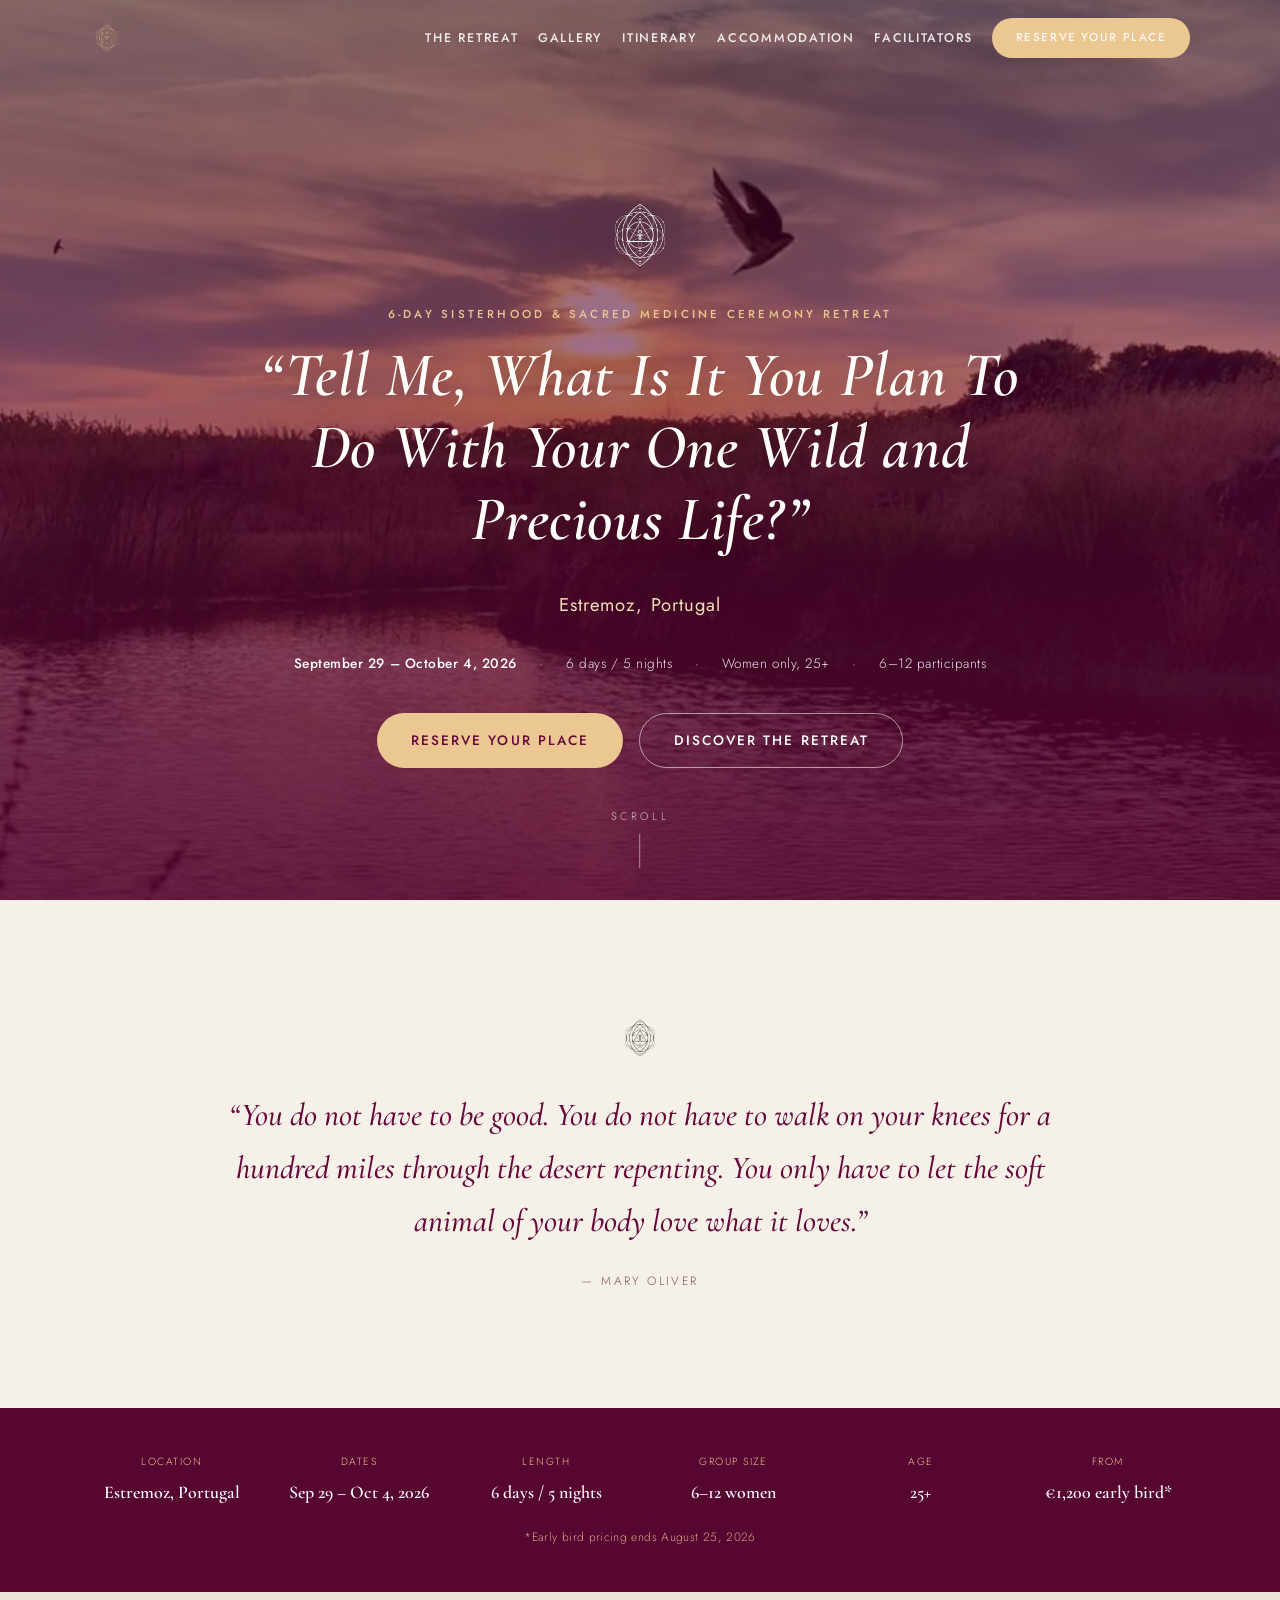
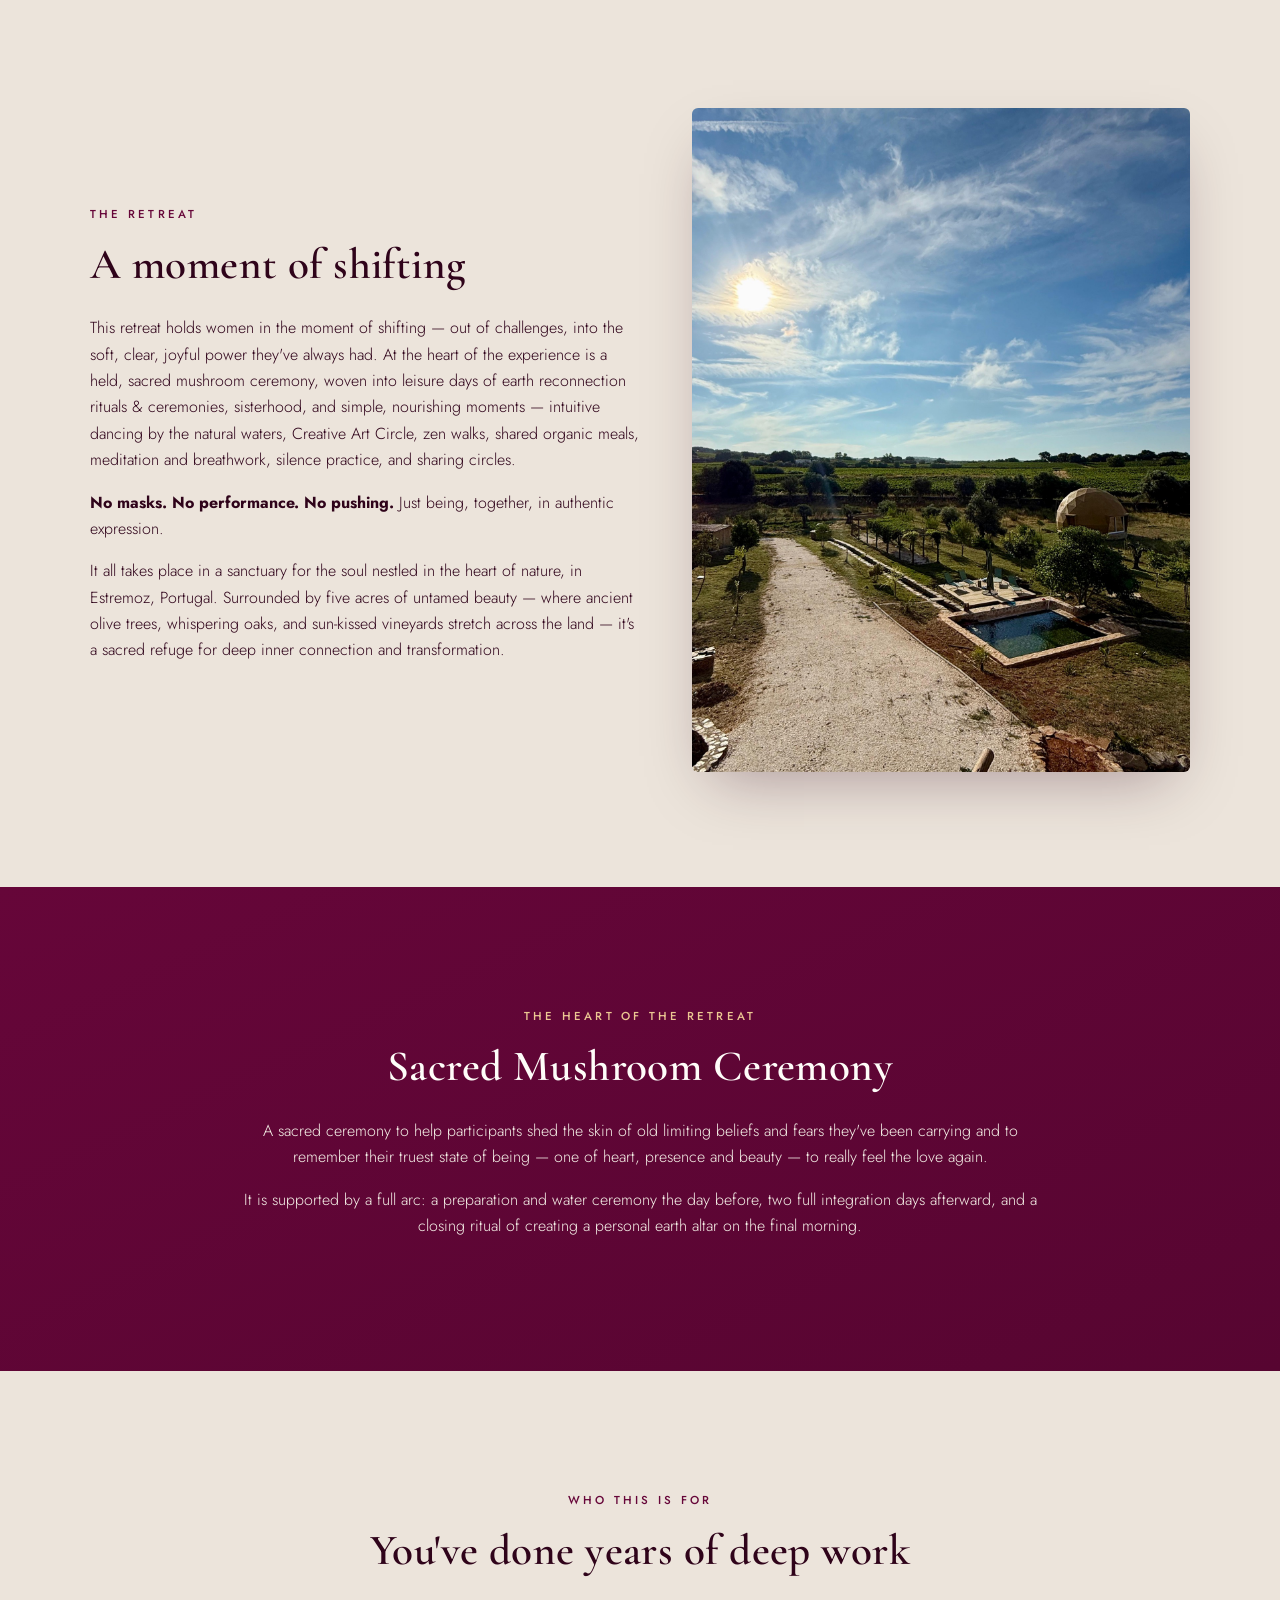
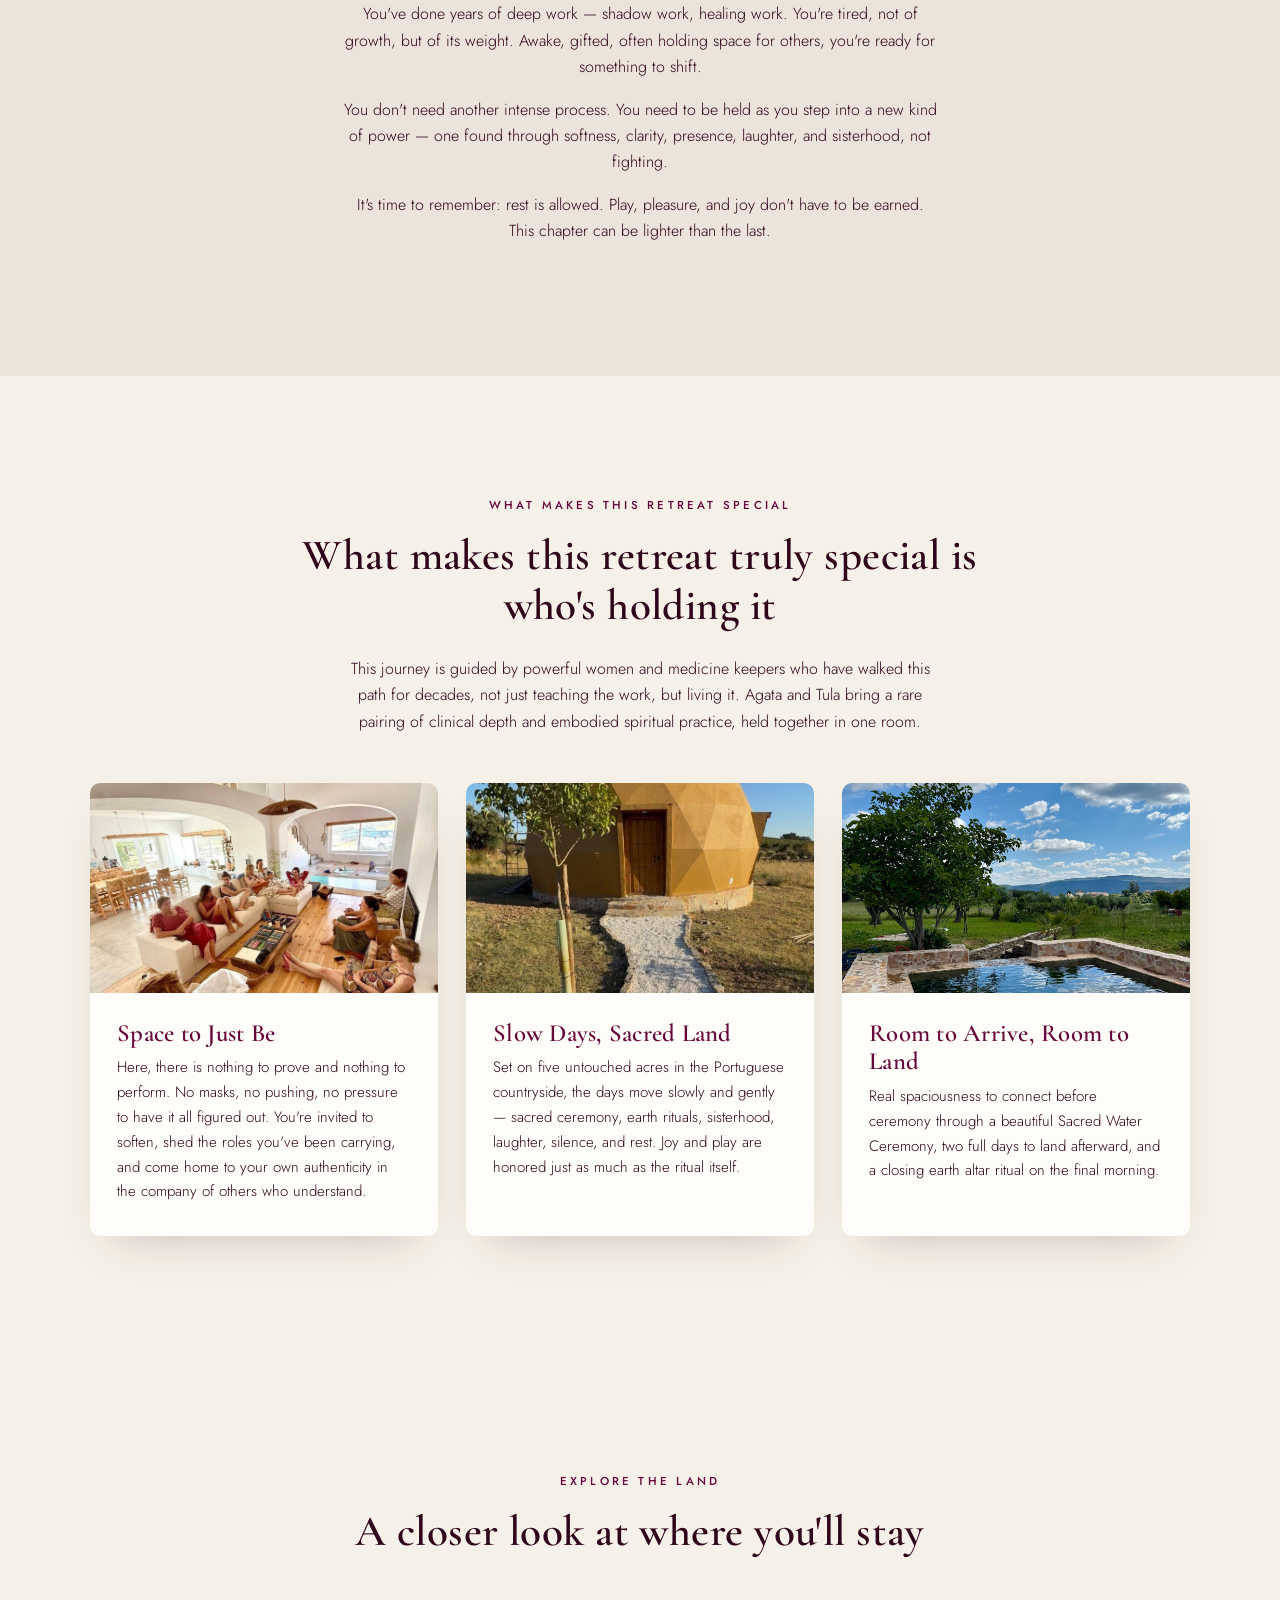
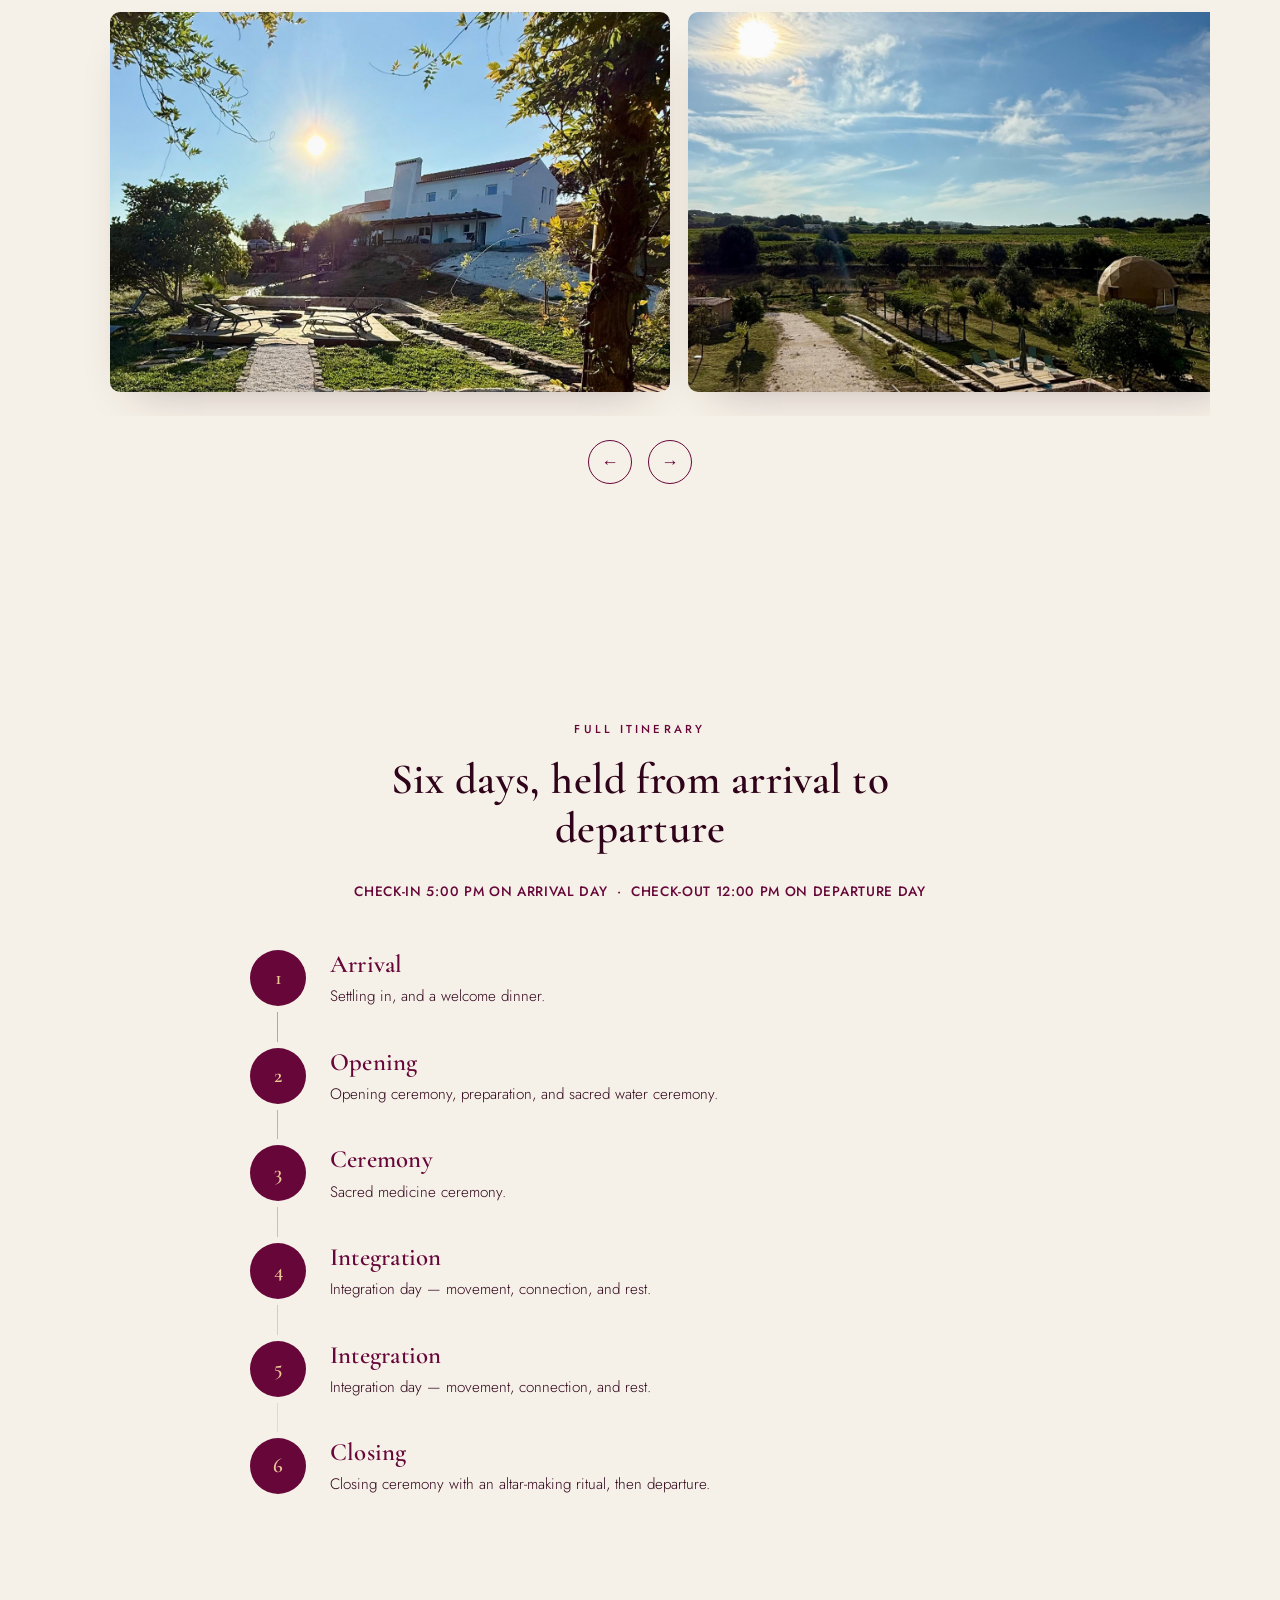
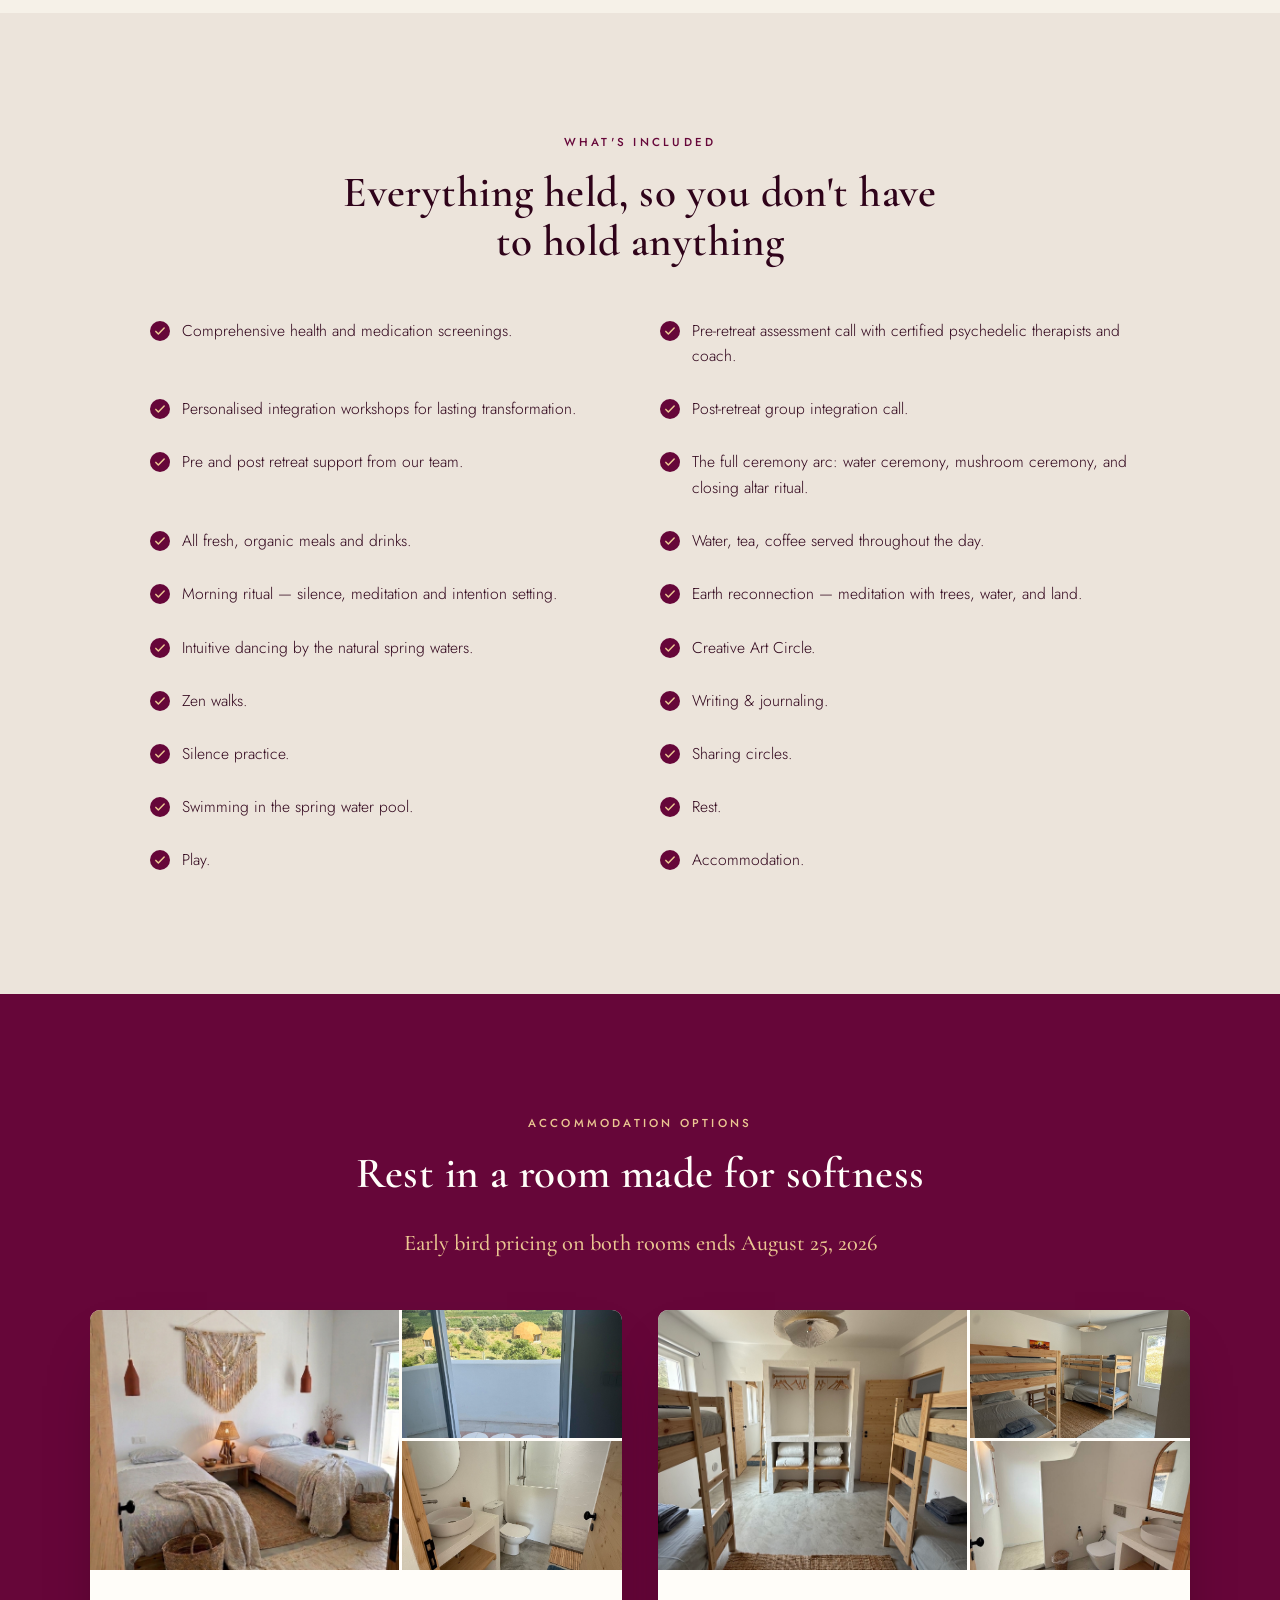
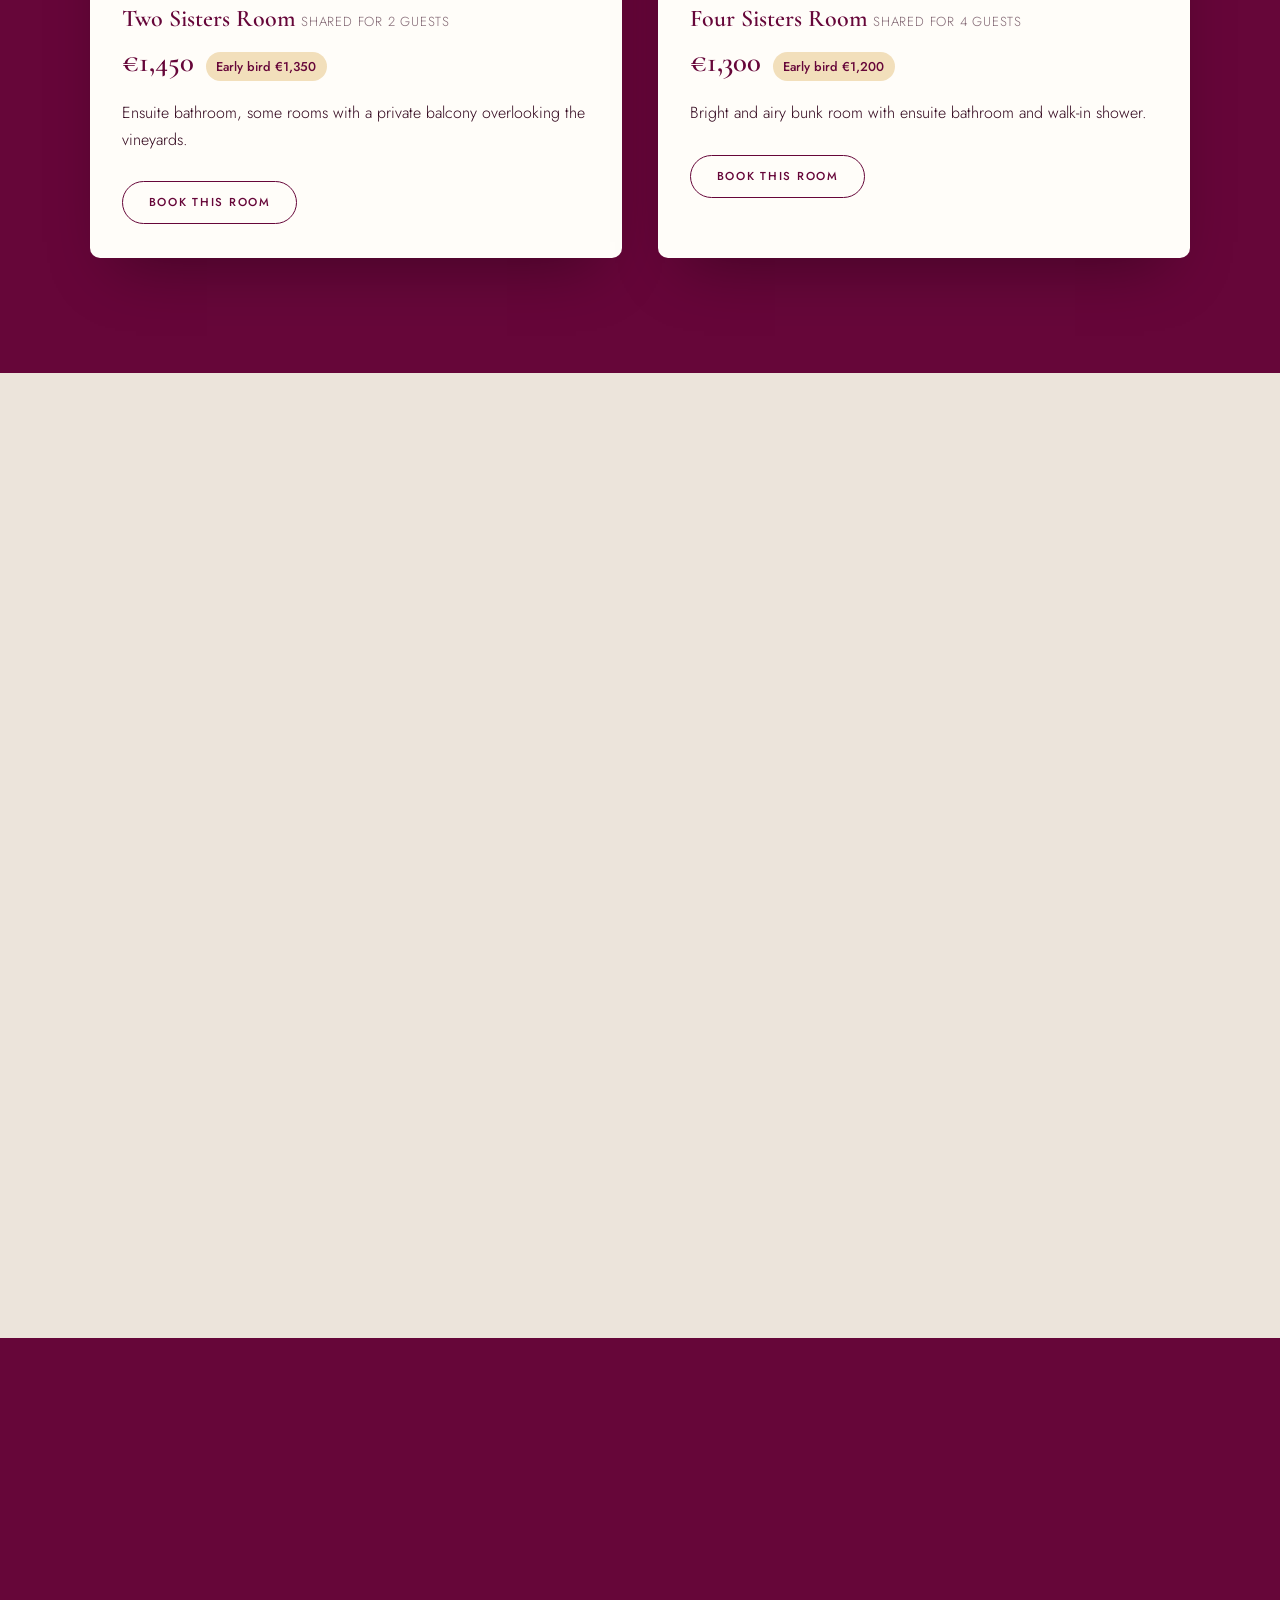
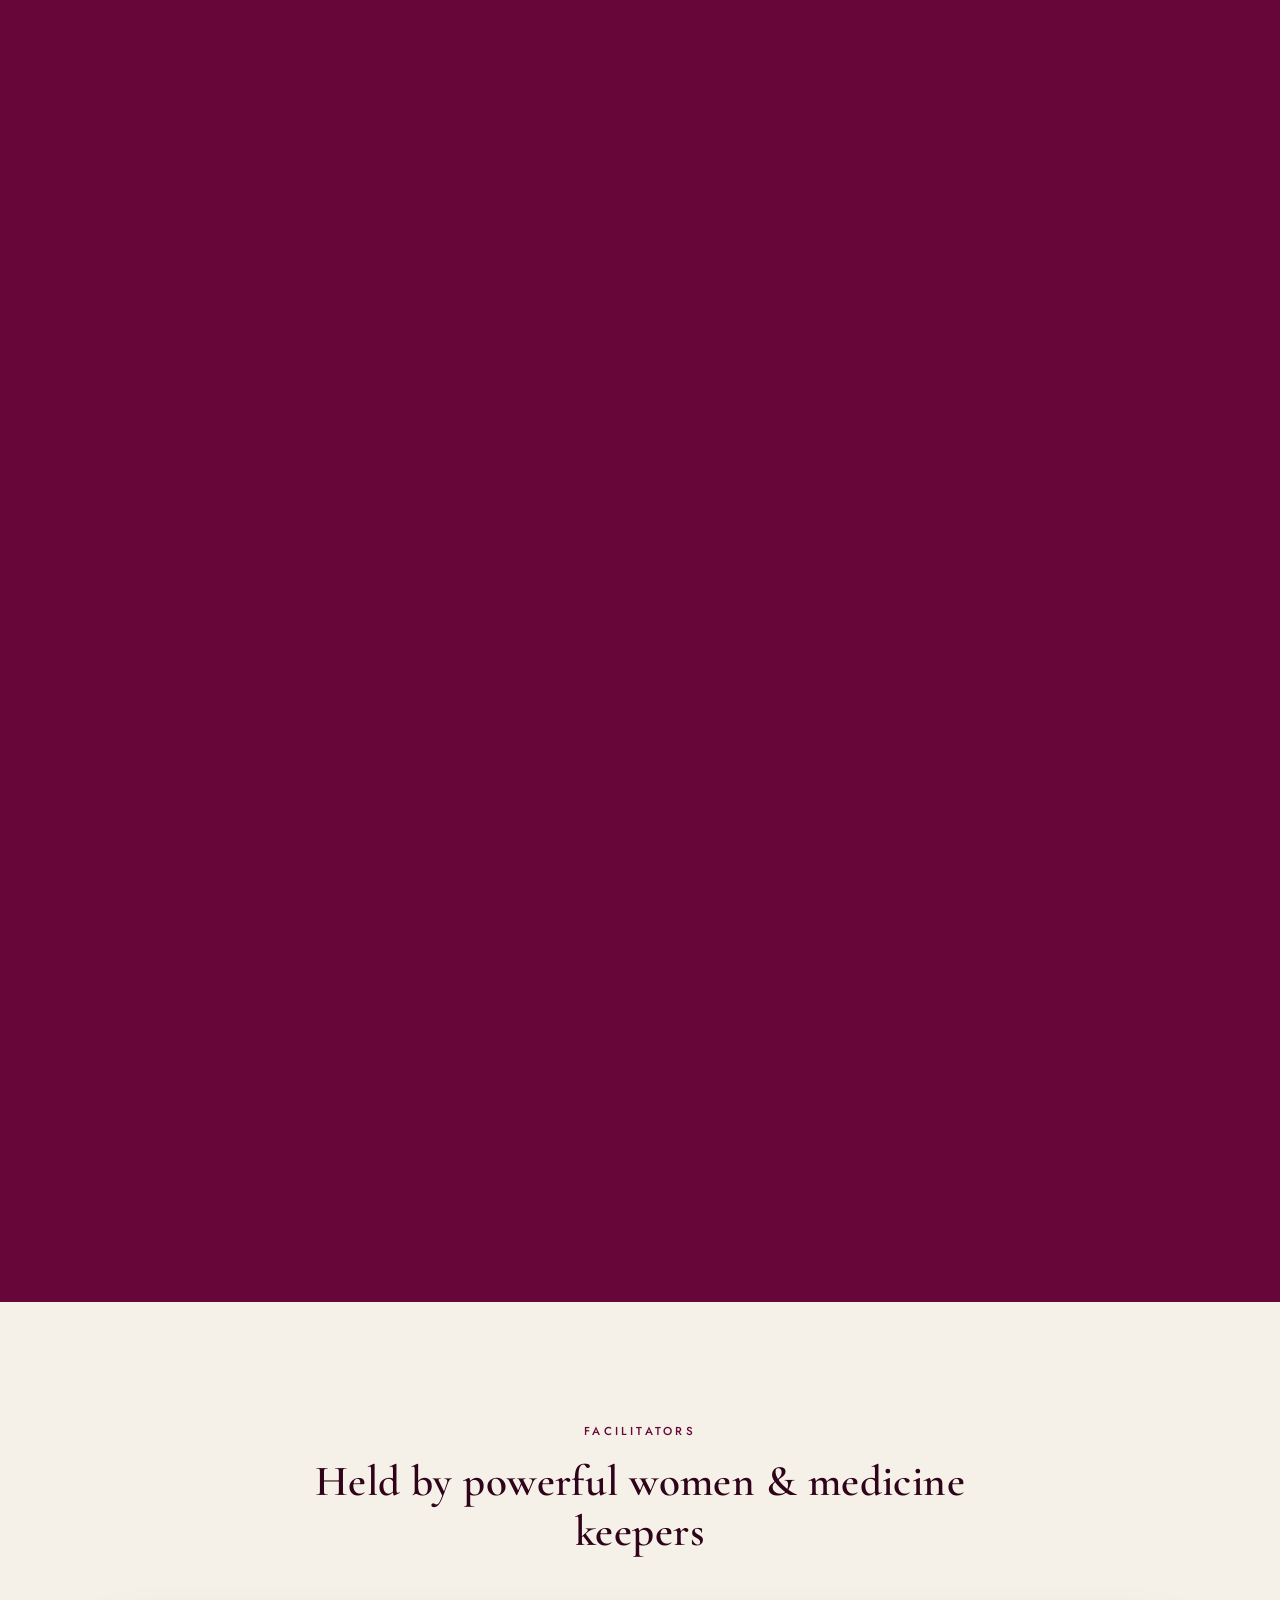
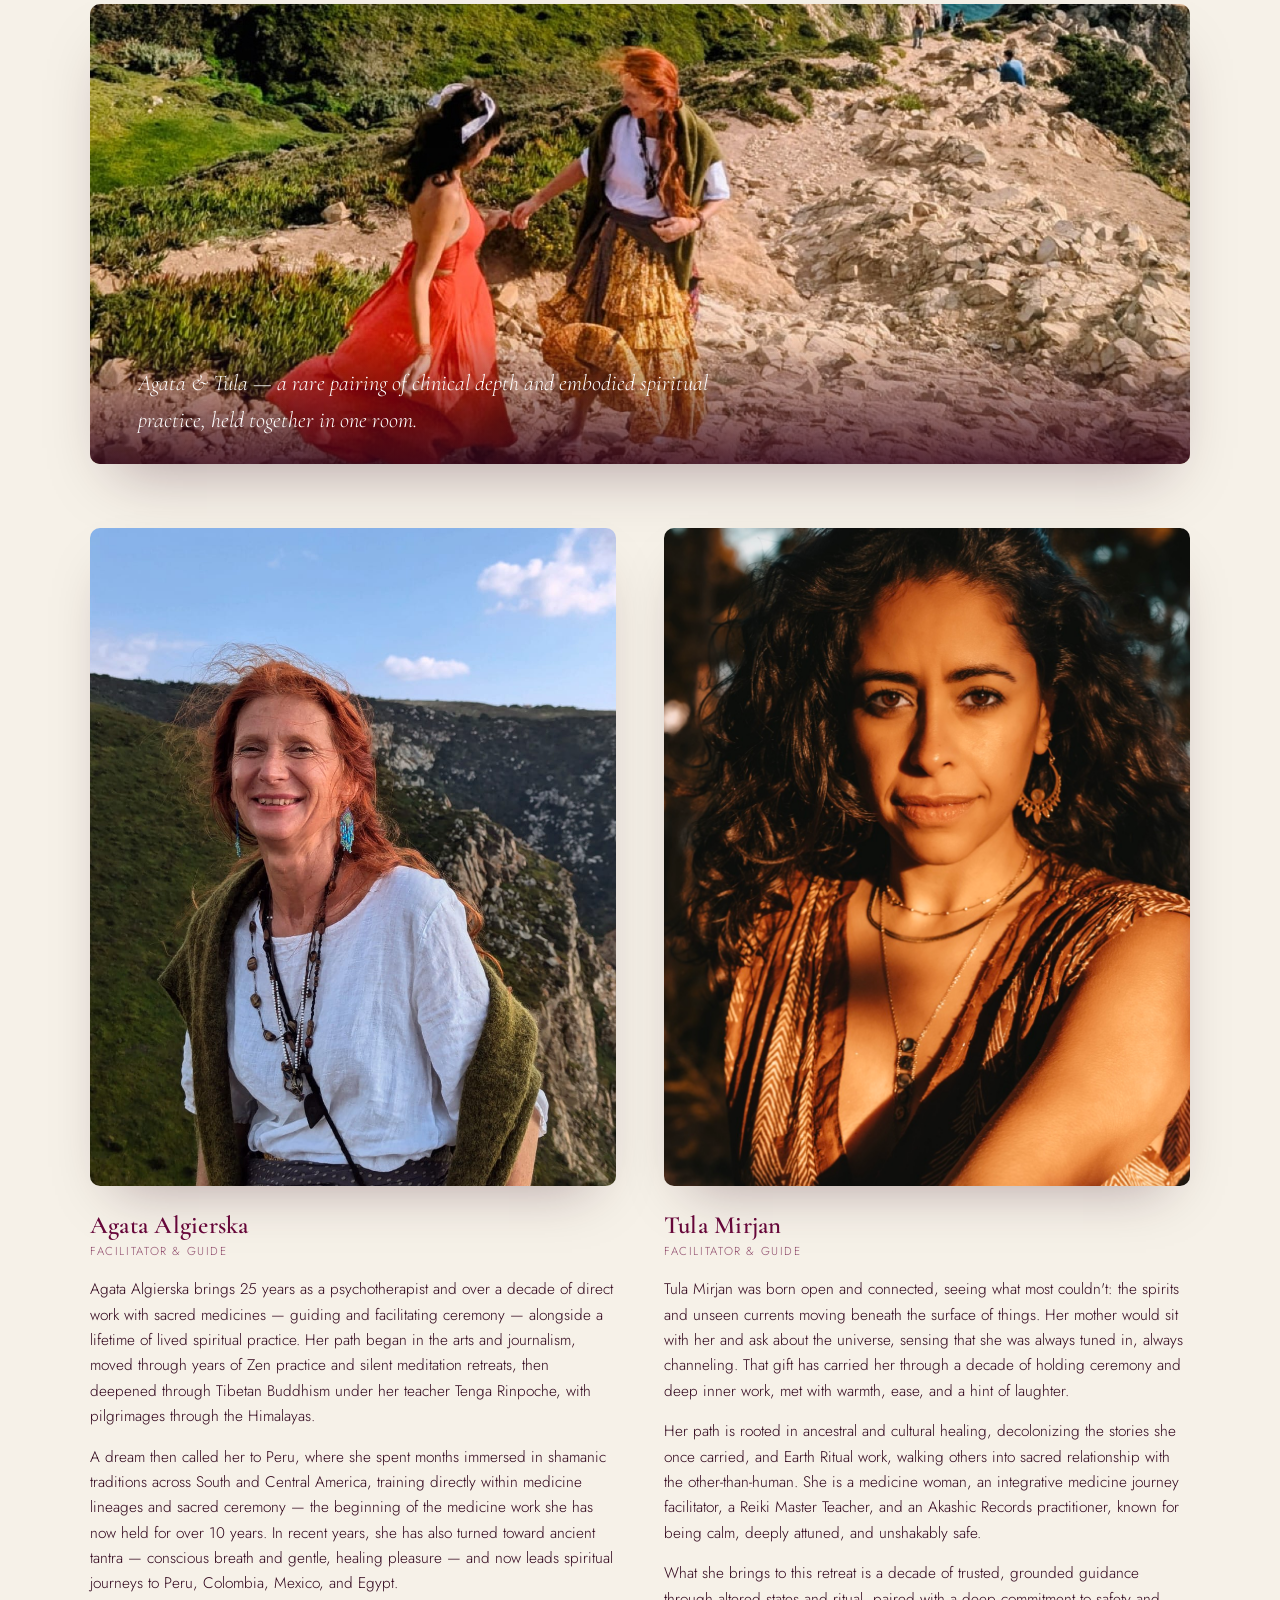
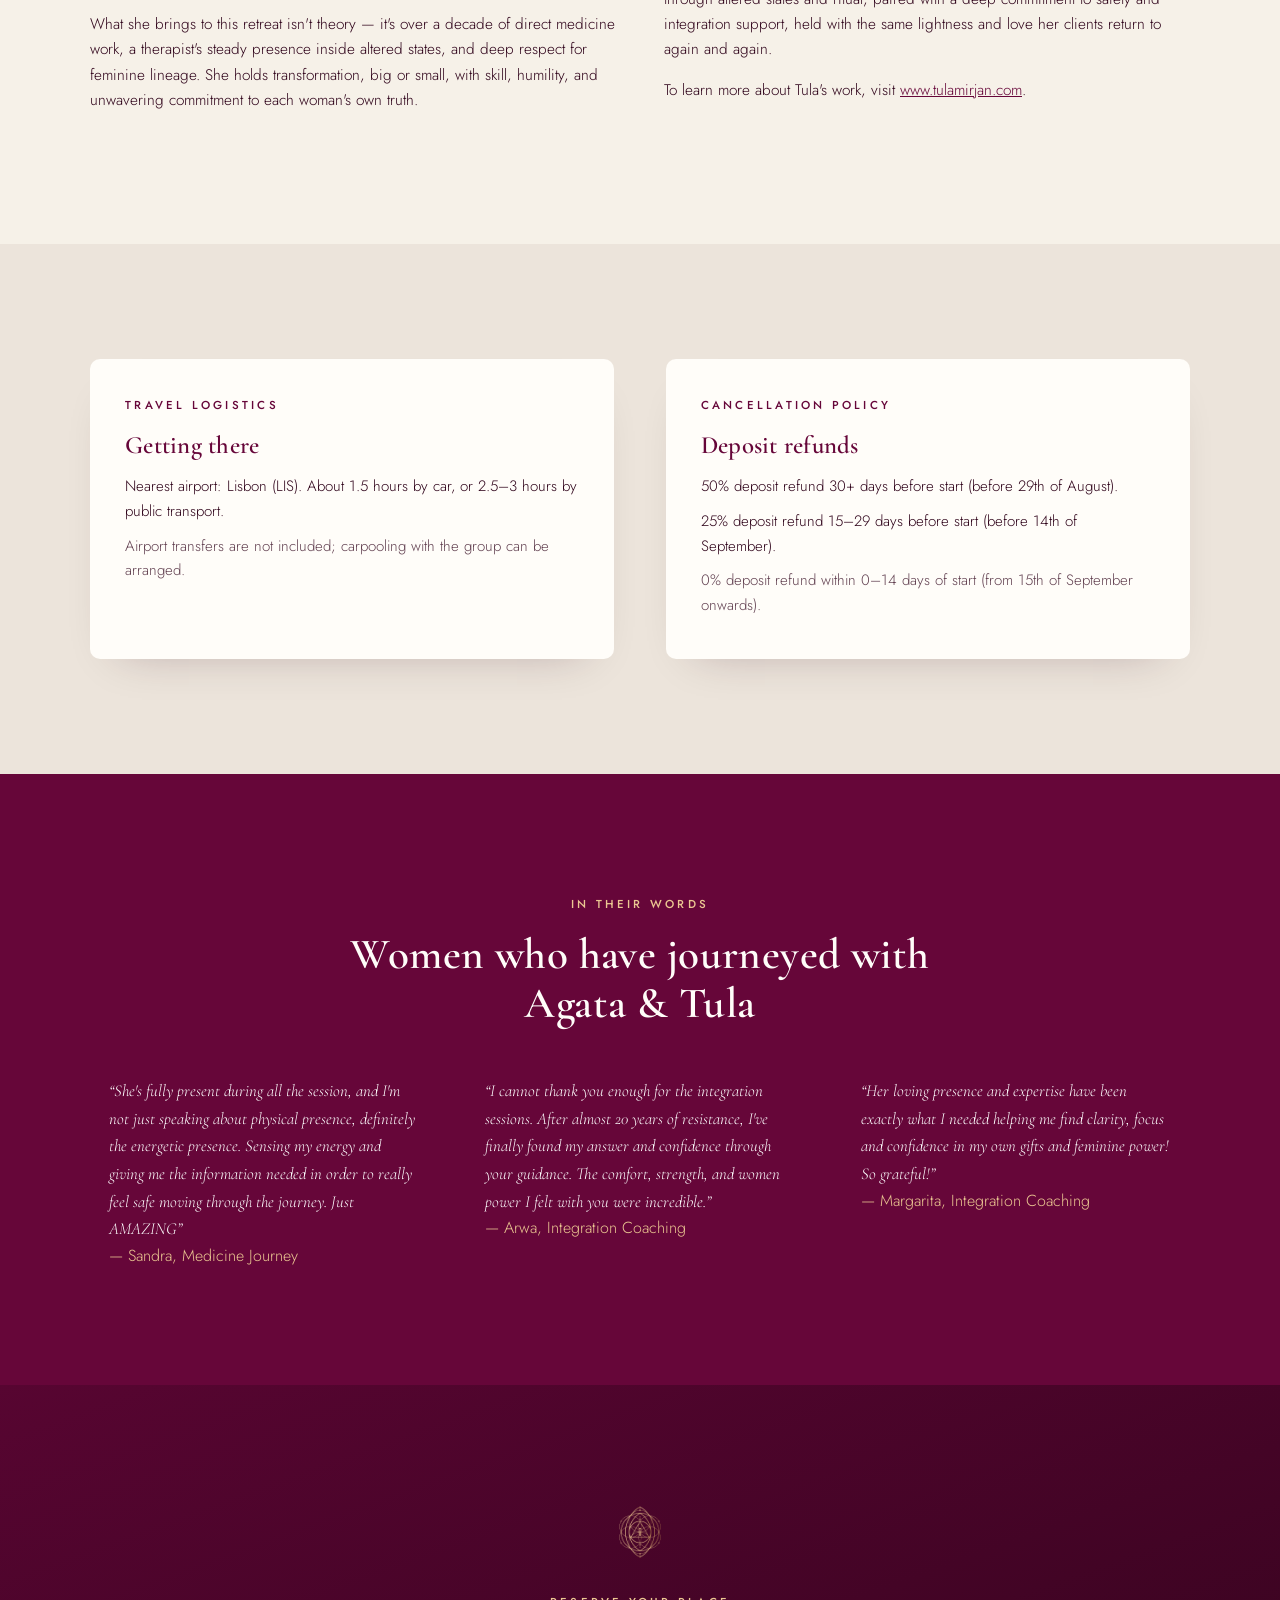
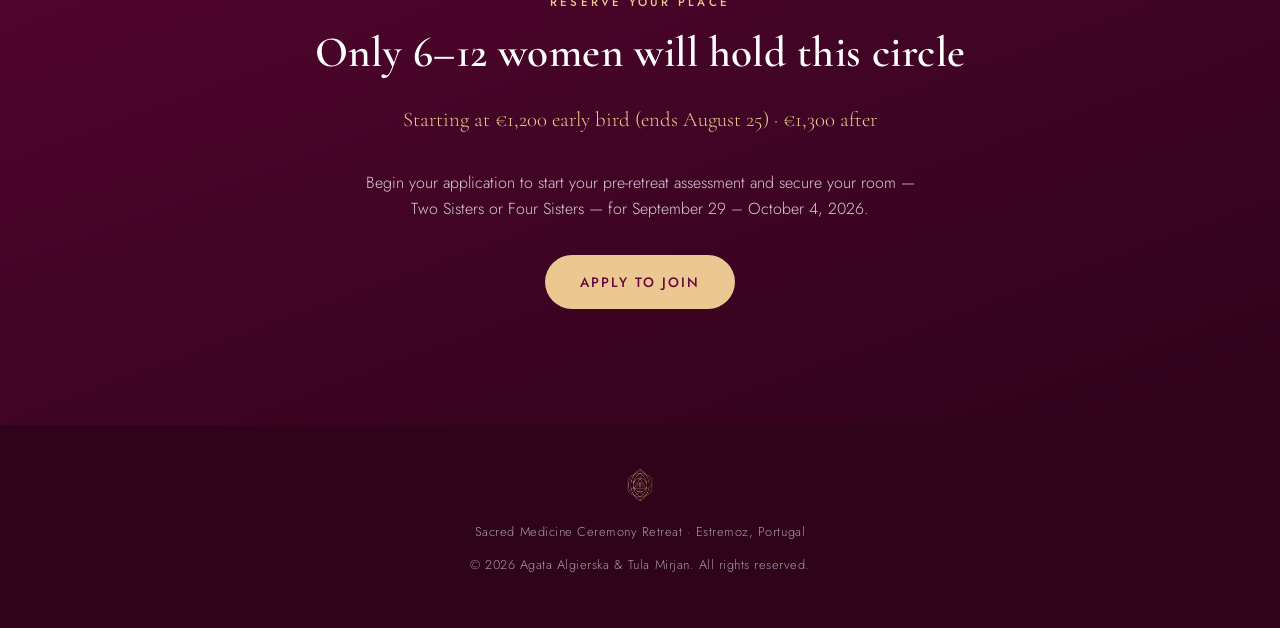
==== index.html @ 9402968c "Add files via upload" ====
<!DOCTYPE html>
<html lang="en">
<script>document.documentElement.classList.add('js');</script>
<head>
<meta charset="UTF-8">
<meta name="viewport" content="width=device-width, initial-scale=1.0">
<title>Tell Me, What Is It You Plan To Do With Your One Wild and Precious Life? — Sacred Medicine Ceremony Retreat</title>
<meta name="description" content="A 6-day Sisterhood & Sacred Medicine Ceremony Retreat for women, September 29 – October 4, 2026 in Estremoz, Portugal. Guided by Agata Algierska & Tula Mirjan.">
<link rel="icon" href="assets/images/logo-gold.png">
<link rel="preconnect" href="https://fonts.googleapis.com">
<link rel="preconnect" href="https://fonts.gstatic.com" crossorigin>
<link href="https://fonts.googleapis.com/css2?family=Cormorant+Garamond:ital,wght@0,400;0,500;0,600;0,700;1,500;1,600&family=Jost:wght@300;400;500;600&display=swap" rel="stylesheet">
<link rel="stylesheet" href="assets/css/style.css">
</head>
<body>

<nav id="site-nav">
  <div class="container">
    <a href="#hero" class="nav-logo">
      <img src="assets/images/logo-gold.png" alt="Retreat sacred geometry mark">
    </a>
    <button class="nav-toggle" aria-label="Toggle menu"><span></span><span></span><span></span></button>
    <ul class="nav-links">
      <li><a href="#about">The Retreat</a></li>
      <li><a href="#gallery">Gallery</a></li>
      <li><a href="#itinerary">Itinerary</a></li>
      <li><a href="#accommodation">Accommodation</a></li>
      <li><a href="#facilitators">Facilitators</a></li>
      <li><a href="apply.html" class="btn btn-gold">Reserve Your Place</a></li>
    </ul>
  </div>
</nav>

<!-- ============ HERO ============ -->
<header id="hero">
  <div class="bg" style="background-image:url('assets/images/hero-main.jpg');"></div>
  <div class="scrim"></div>
  <div class="content">
    <div class="logo-mark"><img src="assets/images/logo-white.png" alt="Sacred geometry mark"></div>
    <span class="eyebrow">6-Day Sisterhood &amp; Sacred Medicine Ceremony Retreat</span>
    <h1>&ldquo;Tell Me, What Is It You Plan To Do With Your One Wild and Precious Life?&rdquo;</h1>
    <p class="sub">Estremoz, Portugal</p>
    <div class="meta">
      <span><b>September 29 – October 4, 2026</b></span>
      <span>&middot;</span>
      <span>6 days / 5 nights</span>
      <span>&middot;</span>
      <span>Women only, 25+</span>
      <span>&middot;</span>
      <span>6–12 participants</span>
    </div>
    <div class="cta-row">
      <a href="apply.html" class="btn btn-gold">Reserve Your Place</a>
      <a href="#about" class="btn btn-outline">Discover the Retreat</a>
    </div>
  </div>
  <div class="scroll-cue"><span>Scroll</span><span class="line"></span></div>
</header>

<!-- ============ QUOTE ============ -->
<section id="quote" class="section center">
  <div class="container">
    <div class="divider"><img src="assets/images/logo-black.png" alt=""></div>
    <blockquote>&ldquo;You do not have to be good. You do not have to walk on your knees for a hundred miles through the desert repenting. You only have to let the soft animal of your body love what it loves.&rdquo;</blockquote>
    <cite>— Mary Oliver</cite>
  </div>
</section>

<!-- ============ KEY DETAILS STRIP ============ -->
<section id="key-details">
  <div class="container">
    <div class="details-grid">
      <div class="item"><span class="label">Location</span><span class="value">Estremoz, Portugal</span></div>
      <div class="item"><span class="label">Dates</span><span class="value">Sep 29 – Oct 4, 2026</span></div>
      <div class="item"><span class="label">Length</span><span class="value">6 days / 5 nights</span></div>
      <div class="item"><span class="label">Group Size</span><span class="value">6–12 women</span></div>
      <div class="item"><span class="label">Age</span><span class="value">25+</span></div>
      <div class="item"><span class="label">From</span><span class="value">€1,200 early bird*</span></div>
    </div>
    <p style="text-align:center;font-size:0.75rem;letter-spacing:0.03em;color:var(--gold);opacity:0.85;margin:1.25rem 0 0;">*Early bird pricing ends August 25, 2026</p>
  </div>
</section>

<!-- ============ ABOUT / DESCRIPTION ============ -->
<section id="about" class="section">
  <div class="container">
    <div class="split reveal">
      <div class="text">
        <span class="eyebrow">The Retreat</span>
        <h2>A moment of shifting</h2>
        <p>This retreat holds women in the moment of shifting — out of challenges, into the soft, clear, joyful power they've always had. At the heart of the experience is a held, sacred mushroom ceremony, woven into leisure days of earth reconnection rituals &amp; ceremonies, sisterhood, and simple, nourishing moments — intuitive dancing by the natural waters, Creative Art Circle, zen walks, shared organic meals, meditation and breathwork, silence practice, and sharing circles.</p>
        <p><strong>No masks. No performance. No pushing.</strong> Just being, together, in authentic expression.</p>
        <p>It all takes place in a sanctuary for the soul nestled in the heart of nature, in Estremoz, Portugal. Surrounded by five acres of untamed beauty — where ancient olive trees, whispering oaks, and sun-kissed vineyards stretch across the land — it's a sacred refuge for deep inner connection and transformation.</p>
      </div>
      <div class="media">
        <img src="assets/images/landscape-aerial.jpg" alt="View over the pool, meditation dome and vineyards of the retreat land at sunrise">
      </div>
    </div>
  </div>
</section>

<!-- ============ HEART OF THE RETREAT ============ -->
<section id="ceremony" class="section on-wine" style="--fire-bg:url('assets/images/fire-circle.jpg');">
  <div class="container">
    <div class="panel reveal">
      <span class="eyebrow">The Heart of the Retreat</span>
      <h2>Sacred Mushroom Ceremony</h2>
      <p>A sacred ceremony to help participants shed the skin of old limiting beliefs and fears they've been carrying and to remember their truest state of being — one of heart, presence and beauty — to really feel the love again.</p>
      <p>It is supported by a full arc: a preparation and water ceremony the day before, two full integration days afterward, and a closing ritual of creating a personal earth altar on the final morning.</p>
    </div>
  </div>
</section>

<!-- ============ WHO THIS IS FOR ============ -->
<section id="who" class="section">
  <div class="container">
    <div class="frame reveal">
      <span class="eyebrow">Who This Is For</span>
      <h2>You've done years of deep work</h2>
      <p class="prose center">You've done years of deep work — shadow work, healing work. You're tired, not of growth, but of its weight. Awake, gifted, often holding space for others, you're ready for something to shift.</p>
      <p class="prose center">You don't need another intense process. You need to be held as you step into a new kind of power — one found through softness, clarity, presence, laughter, and sisterhood, not fighting.</p>
      <p class="prose center">It's time to remember: rest is allowed. Play, pleasure, and joy don't have to be earned. This chapter can be lighter than the last.</p>
    </div>
  </div>
</section>

<!-- ============ WHAT MAKES THIS RETREAT SPECIAL ============ -->
<section id="special" class="section" style="background:var(--cream-alt);">
  <div class="container">
    <div class="center reveal" style="max-width:720px;margin:0 auto;">
      <span class="eyebrow">What Makes This Retreat Special</span>
      <h2>What makes this retreat truly special is who's holding it</h2>
      <p class="prose center">This journey is guided by powerful women and medicine keepers who have walked this path for decades, not just teaching the work, but living it. Agata and Tula bring a rare pairing of clinical depth and embodied spiritual practice, held together in one room.</p>
    </div>
    <div class="cards3 reveal">
      <div class="card">
        <div class="thumb"><img src="assets/images/living-room-circle.jpg" alt="Women resting together in the light-filled living room"></div>
        <div class="body">
          <h3>Space to Just Be</h3>
          <p>Here, there is nothing to prove and nothing to perform. No masks, no pushing, no pressure to have it all figured out. You're invited to soften, shed the roles you've been carrying, and come home to your own authenticity in the company of others who understand.</p>
        </div>
      </div>
      <div class="card">
        <div class="thumb"><img src="assets/images/dome-exterior.jpg" alt="Sacred ceremony dome nestled among olive trees in the Portuguese countryside"></div>
        <div class="body">
          <h3>Slow Days, Sacred Land</h3>
          <p>Set on five untouched acres in the Portuguese countryside, the days move slowly and gently — sacred ceremony, earth rituals, sisterhood, laughter, silence, and rest. Joy and play are honored just as much as the ritual itself.</p>
        </div>
      </div>
      <div class="card">
        <div class="thumb"><img src="assets/images/pool.jpg" alt="Natural spring pool overlooking the vineyards"></div>
        <div class="body">
          <h3>Room to Arrive, Room to Land</h3>
          <p>Real spaciousness to connect before ceremony through a beautiful Sacred Water Ceremony, two full days to land afterward, and a closing earth altar ritual on the final morning.</p>
        </div>
      </div>
    </div>
  </div>
</section>

<!-- ============ PHOTO CAROUSEL ============ -->
<section id="gallery" class="section">
  <div class="container">
    <div class="center reveal" style="max-width:640px;margin:0 auto;">
      <span class="eyebrow">Explore the Land</span>
      <h2>A closer look at where you'll stay</h2>
    </div>
    <div class="carousel reveal">
      <div class="carousel-track" id="carousel-track">
        <div class="slide"><img src="assets/images/carousel/c03-house.jpg" alt="The main house at sunset"></div>
        <div class="slide"><img src="assets/images/carousel/c04-landscape.jpg" alt="Aerial view of the pool, dome and vineyards"></div>
        <div class="slide"><img src="assets/images/carousel/c01-dome-exterior.jpg" alt="Sacred ceremony dome exterior"></div>
        <div class="slide"><img src="assets/images/carousel/c09-circle-dome.jpg" alt="Sharing circle inside the dome"></div>
        <div class="slide"><img src="assets/images/carousel/c08-pool.jpg" alt="Natural spring pool"></div>
        <div class="slide"><img src="assets/images/carousel/c06-waterfall.jpg" alt="Stone waterfall and pond at sunset"></div>
        <div class="slide"><img src="assets/images/carousel/c11-living-room.jpg" alt="Women gathered in the light-filled living room"></div>
        <div class="slide"><img src="assets/images/carousel/c05-library.jpg" alt="Reading nook and library"></div>
        <div class="slide"><img src="assets/images/carousel/c02-dinner.jpg" alt="Communal dinner table set outdoors"></div>
        <div class="slide"><img src="assets/images/carousel/c10-fire.jpg" alt="Evening fire circle"></div>
        <div class="slide"><img src="assets/images/carousel/c18-altar.jpg" alt="Flower earth altar at the base of a tree"></div>
        <div class="slide"><img src="assets/images/carousel/c07-main.jpg" alt="Bird in flight over the water at sunset"></div>
        <div class="slide"><img src="assets/images/carousel/c12-four-sisters-1.jpg" alt="Four Sisters Room bunk beds"></div>
        <div class="slide"><img src="assets/images/carousel/c13-four-sisters-2.jpg" alt="Four Sisters Room closet and rest area"></div>
        <div class="slide"><img src="assets/images/carousel/c14-four-sisters-bath.jpg" alt="Four Sisters Room ensuite bathroom"></div>
        <div class="slide"><img src="assets/images/carousel/c15-two-sisters-1.jpg" alt="Two Sisters Room bedroom"></div>
        <div class="slide"><img src="assets/images/carousel/c16-two-sisters-2.jpg" alt="Two Sisters Room closet area"></div>
        <div class="slide"><img src="assets/images/carousel/c17-two-sisters-balcony.jpg" alt="Private balcony view over the domes and vineyards"></div>
        <div class="slide"><img src="assets/images/carousel/c20-altar.jpg" alt="Sacred ceremony altar prepared with fruit, flowers, and stones"></div>
      </div>
      <div class="carousel-nav">
        <button type="button" id="carousel-prev" aria-label="Previous photo">&larr;</button>
        <button type="button" id="carousel-next" aria-label="Next photo">&rarr;</button>
      </div>
    </div>
  </div>
</section>

<!-- ============ ITINERARY ============ -->
<section id="itinerary" class="section">
  <div class="container">
    <div class="center reveal" style="max-width:640px;margin:0 auto 1rem;">
      <span class="eyebrow">Full Itinerary</span>
      <h2>Six days, held from arrival to departure</h2>
    </div>
    <p class="tl-checkinout reveal">Check-in 5:00 PM on arrival day &nbsp;·&nbsp; Check-out 12:00 PM on departure day</p>
    <div class="timeline reveal">
      <div class="tl-item">
        <div class="tl-num">1</div>
        <div class="tl-body"><h3>Arrival</h3><p>Settling in, and a welcome dinner.</p></div>
      </div>
      <div class="tl-item">
        <div class="tl-num">2</div>
        <div class="tl-body"><h3>Opening</h3><p>Opening ceremony, preparation, and sacred water ceremony.</p></div>
      </div>
      <div class="tl-item">
        <div class="tl-num">3</div>
        <div class="tl-body"><h3>Ceremony</h3><p>Sacred medicine ceremony.</p></div>
      </div>
      <div class="tl-item">
        <div class="tl-num">4</div>
        <div class="tl-body"><h3>Integration</h3><p>Integration day — movement, connection, and rest.</p></div>
      </div>
      <div class="tl-item">
        <div class="tl-num">5</div>
        <div class="tl-body"><h3>Integration</h3><p>Integration day — movement, connection, and rest.</p></div>
      </div>
      <div class="tl-item">
        <div class="tl-num">6</div>
        <div class="tl-body"><h3>Closing</h3><p>Closing ceremony with an altar-making ritual, then departure.</p></div>
      </div>
    </div>
  </div>
</section>

<!-- ============ WHAT'S INCLUDED ============ -->
<section id="included" class="section">
  <div class="container">
    <div class="center reveal" style="max-width:640px;margin:0 auto;">
      <span class="eyebrow">What's Included</span>
      <h2>Everything held, so you don't have to hold anything</h2>
    </div>
    <div class="check-grid reveal">
      <div class="check-item"><svg viewBox="0 0 24 24" fill="none" xmlns="http://www.w3.org/2000/svg"><circle cx="12" cy="12" r="12"/><path d="M7 12.5l3 3 7-7" stroke-width="1.8" stroke-linecap="round" stroke-linejoin="round"/></svg><span>Comprehensive health and medication screenings.</span></div>
      <div class="check-item"><svg viewBox="0 0 24 24" fill="none" xmlns="http://www.w3.org/2000/svg"><circle cx="12" cy="12" r="12"/><path d="M7 12.5l3 3 7-7" stroke-width="1.8" stroke-linecap="round" stroke-linejoin="round"/></svg><span>Pre-retreat assessment call with certified psychedelic therapists and coach.</span></div>
      <div class="check-item"><svg viewBox="0 0 24 24" fill="none" xmlns="http://www.w3.org/2000/svg"><circle cx="12" cy="12" r="12"/><path d="M7 12.5l3 3 7-7" stroke-width="1.8" stroke-linecap="round" stroke-linejoin="round"/></svg><span>Personalised integration workshops for lasting transformation.</span></div>
      <div class="check-item"><svg viewBox="0 0 24 24" fill="none" xmlns="http://www.w3.org/2000/svg"><circle cx="12" cy="12" r="12"/><path d="M7 12.5l3 3 7-7" stroke-width="1.8" stroke-linecap="round" stroke-linejoin="round"/></svg><span>Post-retreat group integration call.</span></div>
      <div class="check-item"><svg viewBox="0 0 24 24" fill="none" xmlns="http://www.w3.org/2000/svg"><circle cx="12" cy="12" r="12"/><path d="M7 12.5l3 3 7-7" stroke-width="1.8" stroke-linecap="round" stroke-linejoin="round"/></svg><span>Pre and post retreat support from our team.</span></div>
      <div class="check-item"><svg viewBox="0 0 24 24" fill="none" xmlns="http://www.w3.org/2000/svg"><circle cx="12" cy="12" r="12"/><path d="M7 12.5l3 3 7-7" stroke-width="1.8" stroke-linecap="round" stroke-linejoin="round"/></svg><span>The full ceremony arc: water ceremony, mushroom ceremony, and closing altar ritual.</span></div>
      <div class="check-item"><svg viewBox="0 0 24 24" fill="none" xmlns="http://www.w3.org/2000/svg"><circle cx="12" cy="12" r="12"/><path d="M7 12.5l3 3 7-7" stroke-width="1.8" stroke-linecap="round" stroke-linejoin="round"/></svg><span>All fresh, organic meals and drinks.</span></div>
      <div class="check-item"><svg viewBox="0 0 24 24" fill="none" xmlns="http://www.w3.org/2000/svg"><circle cx="12" cy="12" r="12"/><path d="M7 12.5l3 3 7-7" stroke-width="1.8" stroke-linecap="round" stroke-linejoin="round"/></svg><span>Water, tea, coffee served throughout the day.</span></div>
      <div class="check-item"><svg viewBox="0 0 24 24" fill="none" xmlns="http://www.w3.org/2000/svg"><circle cx="12" cy="12" r="12"/><path d="M7 12.5l3 3 7-7" stroke-width="1.8" stroke-linecap="round" stroke-linejoin="round"/></svg><span>Morning ritual — silence, meditation and intention setting.</span></div>
      <div class="check-item"><svg viewBox="0 0 24 24" fill="none" xmlns="http://www.w3.org/2000/svg"><circle cx="12" cy="12" r="12"/><path d="M7 12.5l3 3 7-7" stroke-width="1.8" stroke-linecap="round" stroke-linejoin="round"/></svg><span>Earth reconnection — meditation with trees, water, and land.</span></div>
      <div class="check-item"><svg viewBox="0 0 24 24" fill="none" xmlns="http://www.w3.org/2000/svg"><circle cx="12" cy="12" r="12"/><path d="M7 12.5l3 3 7-7" stroke-width="1.8" stroke-linecap="round" stroke-linejoin="round"/></svg><span>Intuitive dancing by the natural spring waters.</span></div>
      <div class="check-item"><svg viewBox="0 0 24 24" fill="none" xmlns="http://www.w3.org/2000/svg"><circle cx="12" cy="12" r="12"/><path d="M7 12.5l3 3 7-7" stroke-width="1.8" stroke-linecap="round" stroke-linejoin="round"/></svg><span>Creative Art Circle.</span></div>
      <div class="check-item"><svg viewBox="0 0 24 24" fill="none" xmlns="http://www.w3.org/2000/svg"><circle cx="12" cy="12" r="12"/><path d="M7 12.5l3 3 7-7" stroke-width="1.8" stroke-linecap="round" stroke-linejoin="round"/></svg><span>Zen walks.</span></div>
      <div class="check-item"><svg viewBox="0 0 24 24" fill="none" xmlns="http://www.w3.org/2000/svg"><circle cx="12" cy="12" r="12"/><path d="M7 12.5l3 3 7-7" stroke-width="1.8" stroke-linecap="round" stroke-linejoin="round"/></svg><span>Writing &amp; journaling.</span></div>
      <div class="check-item"><svg viewBox="0 0 24 24" fill="none" xmlns="http://www.w3.org/2000/svg"><circle cx="12" cy="12" r="12"/><path d="M7 12.5l3 3 7-7" stroke-width="1.8" stroke-linecap="round" stroke-linejoin="round"/></svg><span>Silence practice.</span></div>
      <div class="check-item"><svg viewBox="0 0 24 24" fill="none" xmlns="http://www.w3.org/2000/svg"><circle cx="12" cy="12" r="12"/><path d="M7 12.5l3 3 7-7" stroke-width="1.8" stroke-linecap="round" stroke-linejoin="round"/></svg><span>Sharing circles.</span></div>
      <div class="check-item"><svg viewBox="0 0 24 24" fill="none" xmlns="http://www.w3.org/2000/svg"><circle cx="12" cy="12" r="12"/><path d="M7 12.5l3 3 7-7" stroke-width="1.8" stroke-linecap="round" stroke-linejoin="round"/></svg><span>Swimming in the spring water pool.</span></div>
      <div class="check-item"><svg viewBox="0 0 24 24" fill="none" xmlns="http://www.w3.org/2000/svg"><circle cx="12" cy="12" r="12"/><path d="M7 12.5l3 3 7-7" stroke-width="1.8" stroke-linecap="round" stroke-linejoin="round"/></svg><span>Rest.</span></div>
      <div class="check-item"><svg viewBox="0 0 24 24" fill="none" xmlns="http://www.w3.org/2000/svg"><circle cx="12" cy="12" r="12"/><path d="M7 12.5l3 3 7-7" stroke-width="1.8" stroke-linecap="round" stroke-linejoin="round"/></svg><span>Play.</span></div>
      <div class="check-item"><svg viewBox="0 0 24 24" fill="none" xmlns="http://www.w3.org/2000/svg"><circle cx="12" cy="12" r="12"/><path d="M7 12.5l3 3 7-7" stroke-width="1.8" stroke-linecap="round" stroke-linejoin="round"/></svg><span>Accommodation.</span></div>
    </div>
  </div>
</section>

<!-- ============ ACCOMMODATION ============ -->
<section id="accommodation" class="section on-wine">
  <div class="container">
    <div class="center reveal" style="max-width:640px;margin:0 auto;">
      <span class="eyebrow">Accommodation Options</span>
      <h2>Rest in a room made for softness</h2>
      <p class="lede" style="margin-top:1rem;">Early bird pricing on both rooms ends August 25, 2026</p>
    </div>
    <div class="stay-grid reveal">
      <div class="stay-card">
        <div class="stay-gallery">
          <a href="assets/images/two-sisters-1.jpg" target="_blank"><img src="assets/images/two-sisters-1.jpg" alt="Two Sisters Room bedroom"></a>
          <a href="assets/images/two-sisters-3.jpg" target="_blank"><img src="assets/images/two-sisters-3.jpg" alt="Private balcony view from the Two Sisters Room"></a>
          <a href="assets/images/two-sisters-2.jpg" target="_blank"><img src="assets/images/two-sisters-2.jpg" alt="Second view of the Two Sisters Room"></a>
        </div>
        <div class="stay-body">
          <span class="room-name">Two Sisters Room</span>
          <span class="room-for">Shared for 2 guests</span>
          <div class="price-row">
            <span class="price">€1,450</span>
            <span class="early">Early bird €1,350</span>
          </div>
          <p>Ensuite bathroom, some rooms with a private balcony overlooking the vineyards.</p>
          <a href="apply.html" class="btn btn-outline-dark">Book This Room</a>
        </div>
      </div>
      <div class="stay-card">
        <div class="stay-gallery">
          <a href="assets/images/four-sisters-1.jpg" target="_blank"><img src="assets/images/four-sisters-1.jpg" alt="Four Sisters bunk room"></a>
          <a href="assets/images/four-sisters-2.jpg" target="_blank"><img src="assets/images/four-sisters-2.jpg" alt="Second view of the Four Sisters bunk room"></a>
          <a href="assets/images/four-sisters-bathroom.jpg" target="_blank"><img src="assets/images/four-sisters-bathroom.jpg" alt="Ensuite bathroom of the Four Sisters Room"></a>
        </div>
        <div class="stay-body">
          <span class="room-name">Four Sisters Room</span>
          <span class="room-for">Shared for 4 guests</span>
          <div class="price-row">
            <span class="price">€1,300</span>
            <span class="early">Early bird €1,200</span>
          </div>
          <p>Bright and airy bunk room with ensuite bathroom and walk-in shower.</p>
          <a href="apply.html" class="btn btn-outline-dark">Book This Room</a>
        </div>
      </div>
    </div>
  </div>
</section>

<!-- ============ FOOD ============ -->
<section id="food" class="section">
  <div class="container">
    <div class="split reverse reveal">
      <div class="media">
        <img src="assets/images/dinner-table.jpg" alt="Communal organic Mediterranean-inspired dinner table">
      </div>
      <div class="text">
        <span class="eyebrow">Nourishment</span>
        <h2>Shared, organic, Mediterranean</h2>
        <p>Meals are Mediterranean-inspired, organic, and built around fresh, local produce shared communally at the table. Breakfast, lunch, dinner, and snacks are provided.</p>
        <p>Dietary needs accommodated:</p>
        <div class="tag-row">
          <span class="tag">Dairy-free</span>
          <span class="tag">Diabetic-friendly</span>
          <span class="tag">Egg-free</span>
          <span class="tag">Gluten-free</span>
          <span class="tag">Halal</span>
          <span class="tag">Nut-allergy-friendly</span>
          <span class="tag">Sugar-conscious</span>
          <span class="tag">Vegan</span>
          <span class="tag">Vegetarian</span>
        </div>
      </div>
    </div>
  </div>
</section>

<!-- ============ SAFETY, PREPARATION & INTEGRATION ============ -->
<section id="safety" class="section on-wine safety-section">
  <div class="safety-photo-band reveal">
    <img src="assets/images/dome-circle.jpg" alt="Women held in a circle inside the ceremony dome, wrapped in blankets">
    <div class="safety-photo-caption">
      <p>Held in circle, from the very first night</p>
    </div>
  </div>
  <div class="container">
    <div class="center reveal" style="max-width:680px;margin:0 auto;">
      <span class="eyebrow">Held With Care</span>
      <h2>Safety, Preparation &amp; Integration</h2>
      <div class="divider small"><img src="assets/images/logo-gold.png" alt=""></div>
      <p class="prose center" style="color:rgba(255,255,255,0.82);">Your safety, readiness, and long-term growth are held as our highest priority. Every part of this experience — the space, the medicine, the people holding it — is chosen and prepared with intention, so nothing here is left to chance.</p>
    </div>

    <div class="safety-wheel reveal">
      <div class="safety-item">
        <span class="safety-num">I</span>
        <h3>Pre-Screening &amp; Readiness</h3>
        <p>A thorough health and medical intake, followed by a 30-minute individual assessment call with our facilitators — ensuring a genuine fit before you're accepted.</p>
      </div>
      <div class="safety-item">
        <span class="safety-num">II</span>
        <h3>Preparation Support</h3>
        <p>Clear diet and meditation guidelines in the weeks before you arrive, plus a WhatsApp group with our facilitators for real, personal support along the way.</p>
      </div>
      <div class="safety-item">
        <span class="safety-num">III</span>
        <h3>Facilitator Experience &amp; Lineage</h3>
        <p>Co-led by Agata Algierska — a licensed psychedelic therapist with 25 years as a psychotherapist and lineages in Peru, Mexico and Colombia — and Tula Mirjan, a Certified Psychedelic Coach with lineages rooted in South West Asia and the shamanic traditions of the Americas and West Africa.</p>
      </div>
      <div class="safety-item">
        <span class="safety-num">IV</span>
        <h3>Sacred &amp; Ethical Sourcing</h3>
        <p>The medicine is sourced with reverence, and the container we gather in is chosen for its safety and sanctity alike.</p>
      </div>
      <div class="safety-item">
        <span class="safety-num">V</span>
        <h3>Emergency &amp; Medical Readiness</h3>
        <p>A clear plan should anything unforeseen arise. Our facilitators are attentive and present throughout, trained to respond with steadiness.</p>
      </div>
      <div class="safety-item">
        <span class="safety-num">VI</span>
        <h3>Integration Support</h3>
        <p>Two full days woven with Creative Art Circle, zen walks, breathwork, and sharing circles, a group integration call 1–2 weeks after you return home, and ongoing support beyond that.</p>
      </div>
    </div>
  </div>
</section>

<!-- ============ FACILITATORS ============ -->
<section id="facilitators" class="section">
  <div class="container">
    <div class="center reveal" style="max-width:680px;margin:0 auto 3rem;">
      <span class="eyebrow">Facilitators</span>
      <h2>Held by powerful women &amp; medicine keepers</h2>
    </div>

    <div class="together-banner reveal">
      <img src="assets/images/facilitators-together.jpg" alt="Agata Algierska and Tula Mirjan walking hand in hand along the Portuguese coastline">
      <div class="caption">
        <p>Agata &amp; Tula — a rare pairing of clinical depth and embodied spiritual practice, held together in one room.</p>
      </div>
    </div>

    <div class="facil-grid">
      <div class="facil-card reveal">
        <div class="facil-photo"><img src="assets/images/agata.jpg" alt="Agata Algierska, Facilitator & Guide" style="transform:scale(1.18);object-position:center 30%;"></div>
        <h3>Agata Algierska</h3>
        <span class="role">Facilitator &amp; Guide</span>
        <p>Agata Algierska brings 25 years as a psychotherapist and over a decade of direct work with sacred medicines — guiding and facilitating ceremony — alongside a lifetime of lived spiritual practice. Her path began in the arts and journalism, moved through years of Zen practice and silent meditation retreats, then deepened through Tibetan Buddhism under her teacher Tenga Rinpoche, with pilgrimages through the Himalayas.</p>
        <p>A dream then called her to Peru, where she spent months immersed in shamanic traditions across South and Central America, training directly within medicine lineages and sacred ceremony — the beginning of the medicine work she has now held for over 10 years. In recent years, she has also turned toward ancient tantra — conscious breath and gentle, healing pleasure — and now leads spiritual journeys to Peru, Colombia, Mexico, and Egypt.</p>
        <p>What she brings to this retreat isn't theory — it's over a decade of direct medicine work, a therapist's steady presence inside altered states, and deep respect for feminine lineage. She holds transformation, big or small, with skill, humility, and unwavering commitment to each woman's own truth.</p>
      </div>
      <div class="facil-card reveal">
        <div class="facil-photo"><img src="assets/images/tula.jpg" alt="Tula Mirjan, Facilitator & Guide"></div>
        <h3>Tula Mirjan</h3>
        <span class="role">Facilitator &amp; Guide</span>
        <p>Tula Mirjan was born open and connected, seeing what most couldn't: the spirits and unseen currents moving beneath the surface of things. Her mother would sit with her and ask about the universe, sensing that she was always tuned in, always channeling. That gift has carried her through a decade of holding ceremony and deep inner work, met with warmth, ease, and a hint of laughter.</p>
        <p>Her path is rooted in ancestral and cultural healing, decolonizing the stories she once carried, and Earth Ritual work, walking others into sacred relationship with the other-than-human. She is a medicine woman, an integrative medicine journey facilitator, a Reiki Master Teacher, and an Akashic Records practitioner, known for being calm, deeply attuned, and unshakably safe.</p>
        <p>What she brings to this retreat is a decade of trusted, grounded guidance through altered states and ritual, paired with a deep commitment to safety and integration support, held with the same lightness and love her clients return to again and again.</p>
        <p>To learn more about Tula's work, visit <a href="https://www.tulamirjan.com" target="_blank" rel="noopener" style="color:var(--wine-deep);text-decoration:underline;">www.tulamirjan.com</a>.</p>
      </div>
    </div>
  </div>
</section>

<!-- ============ TRAVEL & CANCELLATION ============ -->
<section id="practical" class="section">
  <div class="container">
    <div class="practical-grid reveal">
      <div class="box">
        <span class="eyebrow">Travel Logistics</span>
        <h3>Getting there</h3>
        <p>Nearest airport: Lisbon (LIS). About 1.5 hours by car, or 2.5–3 hours by public transport.</p>
        <p class="muted">Airport transfers are not included; carpooling with the group can be arranged.</p>
      </div>
      <div class="box">
        <span class="eyebrow">Cancellation Policy</span>
        <h3>Deposit refunds</h3>
        <p>50% deposit refund 30+ days before start (before 29th of August).</p>
        <p>25% deposit refund 15–29 days before start (before 14th of September).</p>
        <p class="muted">0% deposit refund within 0–14 days of start (from 15th of September onwards).</p>
      </div>
    </div>
  </div>
</section>

<!-- ============ TESTIMONIALS ============ -->
<section id="testimonials" class="section on-wine">
  <div class="container">
    <div class="center reveal" style="max-width:640px;margin:0 auto;">
      <span class="eyebrow">In Their Words</span>
      <h2>Women who have journeyed with Agata &amp; Tula</h2>
    </div>
    <div class="cards3 reveal" style="margin-top:3rem;">
      <div class="card" style="background:transparent;box-shadow:none;">
        <div class="body" style="padding:0 1.2rem;">
          <p style="font-family:var(--serif);font-style:italic;font-size:1.05rem;color:#fff;">&ldquo;She's fully present during all the session, and I'm not just speaking about physical presence, definitely the energetic presence. Sensing my energy and giving me the information needed in order to really feel safe moving through the journey. Just AMAZING&rdquo;</p>
          <span class="role" style="color:var(--gold);opacity:1;">— Sandra, Medicine Journey</span>
        </div>
      </div>
      <div class="card" style="background:transparent;box-shadow:none;">
        <div class="body" style="padding:0 1.2rem;">
          <p style="font-family:var(--serif);font-style:italic;font-size:1.05rem;color:#fff;">&ldquo;I cannot thank you enough for the integration sessions. After almost 20 years of resistance, I've finally found my answer and confidence through your guidance. The comfort, strength, and women power I felt with you were incredible.&rdquo;</p>
          <span class="role" style="color:var(--gold);opacity:1;">— Arwa, Integration Coaching</span>
        </div>
      </div>
      <div class="card" style="background:transparent;box-shadow:none;">
        <div class="body" style="padding:0 1.2rem;">
          <p style="font-family:var(--serif);font-style:italic;font-size:1.05rem;color:#fff;">&ldquo;Her loving presence and expertise have been exactly what I needed helping me find clarity, focus and confidence in my own gifts and feminine power! So grateful!&rdquo;</p>
          <span class="role" style="color:var(--gold);opacity:1;">— Margarita, Integration Coaching</span>
        </div>
      </div>
    </div>
  </div>
</section>

<!-- ============ FINAL CTA ============ -->
<section id="book" class="section">
  <div class="container">
    <div class="logo-mark"><img src="assets/images/logo-gold.png" alt="Sacred geometry mark"></div>
    <span class="eyebrow" style="color:var(--gold);">Reserve Your Place</span>
    <h2>Only 6–12 women will hold this circle</h2>
    <p class="price-note">Starting at €1,200 early bird (ends August 25) · €1,300 after</p>
    <p class="prose center" style="max-width:560px;margin:0 auto 2rem;color:rgba(255,255,255,0.8);">Begin your application to start your pre-retreat assessment and secure your room — Two Sisters or Four Sisters — for September 29 – October 4, 2026.</p>
    <a href="apply.html" class="btn btn-gold">Apply to Join</a>
  </div>
</section>

<footer>
  <div class="container">
    <img src="assets/images/logo-gold.png" alt="Sacred geometry mark">
    <p class="fnote">Sacred Medicine Ceremony Retreat · Estremoz, Portugal</p>
    <p class="fnote">© 2026 Agata Algierska &amp; Tula Mirjan. All rights reserved.</p>
  </div>
</footer>

<script src="assets/js/script.js"></script>
</body>
</html>
---- assets/css/style.css ----
/* ===========================================================
   Tell Me, What Is It You Plan To Do With Your One Wild and
   Precious Life? — Sisterhood & Sacred Medicine Retreat
   =========================================================== */

:root{
  --wine-deep: #660639;
  --wine-dark: #570531;
  --ink:       #2f031a;
  --gold:      #ebc792;
  --gold-soft: #f2dfbb;
  --cream:     #ece4db;
  --cream-alt: #f6f1e8;
  --white:     #fffdf9;

  --serif: 'Cormorant Garamond', 'Times New Roman', serif;
  --sans: 'Jost', 'Helvetica Neue', Arial, sans-serif;

  --max: 1180px;
  --gap: clamp(1.5rem, 4vw, 4rem);
}

*, *::before, *::after{ box-sizing: border-box; }
html{ scroll-behavior: smooth; }
body{
  margin:0;
  font-family: var(--sans);
  color: var(--ink);
  background: var(--cream);
  line-height: 1.65;
  font-weight: 300;
  -webkit-font-smoothing: antialiased;
  overflow-x: hidden;
}
img{ max-width:100%; display:block; }
a{ color: inherit; text-decoration: none; }
h1,h2,h3,h4{
  font-family: var(--serif);
  font-weight: 600;
  line-height: 1.15;
  margin: 0 0 0.6em;
  letter-spacing: 0.01em;
}
p{ margin: 0 0 1em; }
.container{
  max-width: var(--max);
  margin: 0 auto;
  padding: 0 clamp(1.25rem, 4vw, 2.5rem);
}
.eyebrow{
  font-family: var(--sans);
  text-transform: uppercase;
  letter-spacing: 0.28em;
  font-size: 0.72rem;
  font-weight: 500;
  color: var(--wine-deep);
  display:inline-block;
  margin-bottom: 1rem;
}
section.on-wine .eyebrow{ color: var(--gold); }
.section{
  padding: clamp(4rem, 9vw, 7.5rem) 0;
  position: relative;
}
.section.on-wine{
  background: var(--wine-deep);
  color: var(--cream-alt);
}
.section.on-wine h2, .section.on-wine h3{ color: var(--white); }
.section.tight{ padding: clamp(2.5rem, 5vw, 4rem) 0; }
.center{ text-align: center; }
.divider{
  width: 46px; height: 46px;
  margin: 0 auto 1.75rem;
  opacity: 0.9;
}
.divider.small{ width: 30px; height: 30px; margin-bottom: 1.1rem; }
.divider img{ width:100%; height:100%; object-fit: contain; }

h2{ font-size: clamp(1.9rem, 3.4vw, 2.7rem); }
h2.display{ font-size: clamp(2.4rem, 5vw, 3.6rem); }
h3{ font-size: clamp(1.25rem, 2vw, 1.55rem); }
.lede{
  font-family: var(--serif);
  font-size: clamp(1.15rem, 2vw, 1.4rem);
  font-weight: 500;
  color: var(--wine-deep);
  max-width: 46ch;
  margin: 0 auto 1.5rem;
}
.section.on-wine .lede{ color: var(--gold); }
.prose{ max-width: 66ch; }
.prose.center{ margin-left:auto; margin-right:auto; }
.muted{ opacity: 0.75; }

/* ---------- Buttons ---------- */
.btn{
  display: inline-flex;
  align-items: center;
  gap: 0.6rem;
  padding: 0.95rem 2.1rem;
  border-radius: 999px;
  font-family: var(--sans);
  font-size: 0.85rem;
  text-transform: uppercase;
  letter-spacing: 0.15em;
  font-weight: 500;
  border: 1px solid transparent;
  cursor: pointer;
  transition: all 0.35s ease;
  white-space: nowrap;
}
.btn-gold{
  background: var(--gold);
  color: var(--wine-deep);
}
.btn-gold:hover{ background: var(--white); color: var(--wine-deep); transform: translateY(-2px); }
.btn-outline{
  background: transparent;
  color: var(--white);
  border-color: rgba(255,255,255,0.55);
}
.btn-outline:hover{ background: rgba(255,255,255,0.12); border-color:#fff; }
.btn-outline-dark{
  background: transparent;
  color: var(--wine-deep);
  border-color: var(--wine-deep);
}
.btn-outline-dark:hover{ background: var(--wine-deep); color:#fff; }

/* ---------- Nav ---------- */
#site-nav{
  position: fixed; top:0; left:0; right:0; z-index: 500;
  padding: 1.1rem 0;
  transition: background 0.4s ease, padding 0.4s ease, box-shadow .4s ease;
}
#site-nav .container{
  display:flex; align-items:center; justify-content:space-between;
}
#site-nav.scrolled{
  background: rgba(102,6,57,0.94);
  backdrop-filter: blur(6px);
  padding: 0.65rem 0;
  box-shadow: 0 6px 24px rgba(0,0,0,0.18);
}
.nav-logo{ display:flex; align-items:center; gap:0.6rem; flex-shrink:0; }
.nav-logo img{ height: 34px; width:auto; flex-shrink:0; }
.nav-logo span{
  font-family: var(--serif); font-weight:600; letter-spacing:0.03em;
  color: var(--white); font-size: 1rem; white-space:nowrap;
}
.nav-links{
  display:flex; align-items:center; gap: clamp(0.7rem, 1.5vw, 1.5rem);
  list-style:none; margin:0; padding:0;
}
.nav-links a{ white-space:nowrap; }
@media (max-width: 1150px){
  .nav-logo span{ display:none; }
}
.nav-links a{
  color: rgba(255,255,255,0.88);
  font-size: 0.78rem;
  text-transform: uppercase;
  letter-spacing: 0.14em;
  font-weight: 500;
  transition: color .25s ease;
}
.nav-links a:hover{ color: var(--gold); }
.nav-links .btn{ padding: 0.6rem 1.4rem; font-size: 0.72rem; }
.nav-toggle{ display:none; background:none; border:none; cursor:pointer; padding:0.4rem; }
.nav-toggle span{ display:block; width:26px; height:2px; background:#fff; margin:6px 0; transition: all .3s ease; }

/* ---------- Hero ---------- */
#hero{
  position: relative;
  min-height: 100svh;
  display:flex; align-items:center; justify-content:center;
  text-align:center;
  color: var(--white);
  overflow:hidden;
}
#hero .bg{
  position:absolute; inset:0;
  background-size: cover; background-position: center 65%;
  transform: scale(1.05);
}
#hero .scrim{
  position:absolute; inset:0;
  background: linear-gradient(180deg, rgba(47,3,26,0.55) 0%, rgba(102,6,57,0.55) 45%, rgba(87,5,49,0.88) 100%);
}
#hero .content{
  position:relative; z-index:2;
  max-width: 880px;
  padding: 8rem 1.5rem 4rem;
}
#hero .logo-mark{
  width: 78px; height:78px; margin: 0 auto 1.6rem;
}
#hero .eyebrow{ color: var(--gold); }
#hero h1{
  font-size: clamp(2.1rem, 5.6vw, 3.9rem);
  color: var(--white);
  font-style: italic;
  margin-bottom: 0.55em;
  text-shadow: 0 2px 22px rgba(0,0,0,0.25);
}
#hero .sub{
  font-family: var(--sans);
  font-size: clamp(0.95rem, 1.6vw, 1.15rem);
  letter-spacing: 0.06em;
  color: var(--gold-soft);
  margin-bottom: 2rem;
  font-weight: 400;
}
#hero .meta{
  display:flex; flex-wrap:wrap; gap: 0.6rem 1.4rem; justify-content:center;
  font-size: 0.85rem; letter-spacing: 0.04em; margin-bottom: 2.4rem;
  color: rgba(255,255,255,0.9);
}
#hero .meta b{ color:#fff; font-weight:500; }
#hero .cta-row{ display:flex; gap:1rem; justify-content:center; flex-wrap:wrap; }
.scroll-cue{
  position:absolute; bottom: 2rem; left:50%; transform: translateX(-50%);
  z-index:2; color: rgba(255,255,255,0.75); font-size: 0.68rem;
  letter-spacing: 0.3em; text-transform: uppercase;
  display:flex; flex-direction:column; align-items:center; gap:0.5rem;
}
.scroll-cue .line{ width:1px; height:34px; background: rgba(255,255,255,0.5); animation: scrollDown 2.2s infinite; }
@keyframes scrollDown{
  0%{ transform: scaleY(0); transform-origin: top; opacity:0; }
  40%{ transform: scaleY(1); transform-origin: top; opacity:1; }
  60%{ transform: scaleY(1); transform-origin: bottom; opacity:1;}
  100%{ transform: scaleY(0); transform-origin: bottom; opacity:0;}
}

/* ---------- Quote ---------- */
#quote{ background: var(--cream-alt); }
#quote blockquote{
  font-family: var(--serif);
  font-style: italic;
  font-size: clamp(1.3rem, 2.8vw, 2rem);
  color: var(--wine-deep);
  max-width: 850px;
  margin: 0 auto 1.2rem;
  font-weight: 500;
}
#quote cite{
  font-style: normal;
  font-family: var(--sans);
  text-transform: uppercase;
  letter-spacing: 0.2em;
  font-size: 0.75rem;
  color: var(--ink);
  opacity: 0.65;
}

/* ---------- Key details strip ---------- */
#key-details{
  background: var(--wine-dark);
  color: var(--cream-alt);
  padding: clamp(2rem, 4vw, 2.8rem) 0;
}
.details-grid{
  display:grid;
  grid-template-columns: repeat(6, 1fr);
  gap: 1.5rem;
  text-align:center;
}
.details-grid .item .label{
  display:block; text-transform:uppercase; letter-spacing:0.14em;
  font-size: 0.65rem; color: var(--gold); margin-bottom: 0.5rem;
}
.details-grid .item .value{
  font-family: var(--serif); font-size: clamp(1rem, 1.4vw, 1.25rem); color:#fff; font-weight:600;
}
@media (max-width: 900px){
  .details-grid{ grid-template-columns: repeat(3, 1fr); row-gap: 2rem; }
}
@media (max-width: 520px){
  .details-grid{ grid-template-columns: repeat(2, 1fr); }
}

/* ---------- Two column layout ---------- */
.split{
  display:grid;
  grid-template-columns: 1.05fr 0.95fr;
  gap: var(--gap);
  align-items:center;
}
.split.reverse{ grid-template-columns: 0.95fr 1.05fr; }
.split.reverse .media{ order:2; }
.split .media img{
  width:100%; height: 100%; object-fit:cover;
  border-radius: 6px;
  min-height: 360px;
  box-shadow: 0 25px 60px -20px rgba(47,3,26,0.35);
}
@media (max-width: 860px){
  .split, .split.reverse{ grid-template-columns: 1fr; }
  .split.reverse .media{ order:0; }
  .split .media img{ min-height: 260px; }
}

/* ---------- Ceremony panel ---------- */
#ceremony{
  background: linear-gradient(155deg, var(--wine-deep) 0%, var(--wine-dark) 100%);
  color: var(--cream-alt);
  position: relative;
}
#ceremony::before{
  content:"";
  position:absolute; inset:0;
  background-image: var(--fire-bg);
  background-size: cover; background-position: center;
  opacity: 0.16;
}
#ceremony .container{ position:relative; z-index:1; }
#ceremony .panel{
  max-width: 800px; margin: 0 auto; text-align:center;
}

/* ---------- Who this is for ---------- */
#who{ background: var(--cream); }
#who .frame{
  max-width: 760px; margin: 0 auto; text-align:center;
}

/* ---------- Special cards ---------- */
.cards3{
  display:grid; grid-template-columns: repeat(3, 1fr); gap: 1.75rem;
  margin-top: 3rem;
}
.card{
  background: var(--white);
  border-radius: 10px;
  overflow:hidden;
  box-shadow: 0 20px 45px -25px rgba(47,3,26,0.28);
  display:flex; flex-direction:column;
}
.card .thumb{ height: 210px; overflow:hidden; }
.card .thumb img{ width:100%; height:100%; object-fit:cover; transition: transform .6s ease; }
.card:hover .thumb img{ transform: scale(1.06); }
.card .body{ padding: 1.6rem 1.7rem 2rem; }
.card h3{ color: var(--wine-deep); margin-bottom: 0.5rem; }
.card p{ font-size: 0.94rem; margin-bottom:0; }
@media (max-width: 860px){
  .cards3{ grid-template-columns: 1fr; }
}

/* ---------- Itinerary ---------- */
#itinerary{ background: var(--cream-alt); }
.timeline{
  max-width: 780px; margin: 3rem auto 0;
  position:relative;
}
.timeline::before{
  content:""; position:absolute; left: 27px; top:6px; bottom:6px; width:1px;
  background: linear-gradient(var(--wine-deep), var(--gold));
  opacity:0.4;
}
.tl-item{
  display:grid; grid-template-columns: 56px 1fr; gap: 1.5rem;
  padding-bottom: 2.4rem; position:relative;
}
.tl-item:last-child{ padding-bottom:0; }
.tl-num{
  width:56px; height:56px; border-radius:50%;
  background: var(--wine-deep); color: var(--gold);
  display:flex; align-items:center; justify-content:center;
  font-family: var(--serif); font-size:1.3rem; font-weight:600;
  position: relative; z-index:1;
  box-shadow: 0 0 0 6px var(--cream-alt);
}
.tl-body h3{ margin-bottom: 0.35rem; color: var(--wine-deep); }
.tl-body p{ margin-bottom:0; font-size:0.95rem; }
.tl-checkinout{
  text-align:center; max-width: 780px; margin: 0 auto 1rem;
  font-size: 0.85rem; letter-spacing:0.05em; color: var(--wine-deep);
  text-transform: uppercase; font-weight:500;
}

/* ---------- Included checklist ---------- */
#included{ background: var(--cream); }
.check-grid{
  display:grid; grid-template-columns: 1fr 1fr; gap: 0.9rem 2.5rem;
  max-width: 980px; margin: 2.75rem auto 0;
}
.check-item{
  display:flex; align-items:flex-start; gap: 0.75rem;
  font-size: 0.98rem;
  padding: 0.4rem 0;
}
.check-item svg{ flex:none; width:20px; height:20px; margin-top:3px; }
.check-item svg circle{ fill: var(--wine-deep); }
.check-item svg path{ stroke:var(--gold); }
@media (max-width: 720px){
  .check-grid{ grid-template-columns: 1fr; }
}

/* ---------- Accommodation ---------- */
#accommodation{ background: var(--wine-deep); color: var(--cream-alt); }
.stay-grid{
  display:grid; grid-template-columns: 1fr 1fr; gap: 2.25rem;
  margin-top: 3rem;
}
.stay-card{
  background: var(--white); color: var(--ink);
  border-radius: 10px; overflow:hidden;
  box-shadow: 0 30px 60px -25px rgba(0,0,0,0.35);
}
.stay-gallery{
  display:grid; grid-template-columns: 1.4fr 1fr; grid-template-rows: 1fr 1fr; gap:3px; height: 260px;
  overflow: hidden;
}
.stay-gallery a{ display:block; width:100%; height:100%; overflow:hidden; }
.stay-gallery img{ width:100%; height:100%; object-fit:cover; }
.stay-gallery a:first-child{ grid-row: 1 / 3; }
.stay-body{ padding: 1.8rem 2rem 2.1rem; }
.stay-body .room-name{
  font-family: var(--serif); font-size: 1.5rem; font-weight:600; color: var(--wine-deep);
  margin-bottom: 0.2rem;
}
.stay-body .room-for{ font-size: 0.82rem; letter-spacing:0.06em; text-transform:uppercase; opacity:0.6; margin-bottom:0.9rem; }
.price-row{ display:flex; align-items:baseline; gap:0.75rem; margin-bottom:0.9rem; }
.price-row .price{ font-family: var(--serif); font-size:1.8rem; font-weight:600; color: var(--wine-deep); }
.price-row .early{ font-size:0.8rem; background: var(--gold-soft); color:var(--wine-deep); padding:0.25rem 0.65rem; border-radius:999px; font-weight:500; }
.stay-body .btn{ margin-top:0.75rem; padding:0.7rem 1.6rem; font-size:0.72rem; }
@media (max-width: 780px){
  .stay-grid{ grid-template-columns: 1fr; }
}

/* ---------- Food ---------- */
#food .split .media img{ min-height: 420px; }
.tag-row{ display:flex; flex-wrap:wrap; gap:0.6rem; margin-top:1.4rem; }
.tag{
  font-size: 0.76rem; letter-spacing:0.05em; text-transform:uppercase;
  padding: 0.4rem 0.9rem; border-radius:999px;
  background: var(--gold-soft); color: var(--wine-deep); font-weight:500;
}

/* ---------- Carousel ---------- */
#gallery{ background: var(--cream-alt); }
.carousel{ position:relative; margin-top: 3rem; }
.carousel-track{
  display:flex; gap: 1.1rem; overflow-x:auto; scroll-snap-type:x mandatory;
  scroll-behavior:smooth; padding: 0.5rem clamp(1.25rem,4vw,2.5rem) 1.5rem;
  margin: 0 clamp(-1.25rem,-4vw,-2.5rem);
  scrollbar-width:none;
}
.carousel-track::-webkit-scrollbar{ display:none; }
.carousel-track .slide{
  flex: 0 0 auto; scroll-snap-align:center;
  width: min(560px, 78vw);
  border-radius: 10px; overflow:hidden;
  box-shadow: 0 20px 45px -25px rgba(47,3,26,0.3);
  background: var(--white);
}
.carousel-track .slide img{
  width:100%; height: min(380px, 60vw); object-fit:cover; display:block;
}
.carousel-nav{
  display:flex; justify-content:center; gap:1rem; margin-top:1.5rem;
}
.carousel-nav button{
  width:44px; height:44px; border-radius:50%;
  border:1px solid var(--wine-deep); background:transparent; color:var(--wine-deep);
  cursor:pointer; font-size:1.1rem; transition: background .25s ease, color .25s ease;
  display:flex; align-items:center; justify-content:center;
}
.carousel-nav button:hover{ background:var(--wine-deep); color:#fff; }

/* ---------- Safety / Preparation / Integration ---------- */
.safety-section{ padding-top:0; overflow:hidden; }
.safety-photo-band{
  position:relative; width:100%;
  height: clamp(260px, 42vw, 480px);
  margin-bottom: clamp(3rem, 7vw, 5rem);
}
.safety-photo-band img{ width:100%; height:100%; object-fit:cover; object-position:center 35%; }
.safety-photo-band::after{
  content:""; position:absolute; inset:0;
  background: linear-gradient(180deg, rgba(47,3,26,0.15) 0%, rgba(47,3,26,0.55) 100%);
}
.safety-photo-caption{
  position:absolute; left:0; right:0; bottom:0; z-index:1;
  text-align:center; padding: 0 1.5rem 1.75rem;
}
.safety-photo-caption p{
  font-family: var(--serif); font-style:italic; color:#fff;
  font-size: clamp(1.05rem, 2vw, 1.4rem); margin:0;
  text-shadow: 0 2px 16px rgba(0,0,0,0.35);
}
.safety-wheel{
  display:grid; grid-template-columns: repeat(3, 1fr); gap: 0;
  margin-top: 4rem;
  border-top: 1px solid rgba(235,199,146,0.3);
  border-left: 1px solid rgba(235,199,146,0.3);
}
.safety-item{
  padding: 2.25rem 2rem;
  border-right: 1px solid rgba(235,199,146,0.3);
  border-bottom: 1px solid rgba(235,199,146,0.3);
  position:relative;
}
.safety-num{
  display:flex; align-items:center; justify-content:center;
  width:40px; height:40px; border-radius:50%;
  border: 1px solid var(--gold); color: var(--gold);
  font-family: var(--serif); font-size:1rem; letter-spacing:0.02em;
  margin-bottom: 1.1rem;
}
.safety-item h3{ color: var(--gold); font-size:1.08rem; margin-bottom:0.6rem; }
.safety-item p{ color: rgba(255,255,255,0.78); font-size:0.9rem; margin-bottom:0; }
@media (max-width: 900px){
  .safety-wheel{ grid-template-columns: repeat(2, 1fr); }
}
@media (max-width: 620px){
  .safety-wheel{ grid-template-columns: 1fr; }
}

/* ---------- Facilitators ---------- */
#facilitators{ background: var(--cream-alt); }
.together-banner{
  position:relative; border-radius: 10px; overflow:hidden;
  margin-bottom: 4rem;
  box-shadow: 0 30px 60px -25px rgba(47,3,26,0.35);
}
.together-banner img{ width:100%; height: clamp(260px, 40vw, 460px); object-fit:cover; object-position: 42% 82%; }
.together-banner .caption{
  position:absolute; left:0; right:0; bottom:0;
  padding: 2rem clamp(1.25rem,4vw,3rem) 1.6rem;
  background: linear-gradient(0deg, rgba(47,3,26,0.82), rgba(47,3,26,0));
  color:#fff;
}
.together-banner .caption p{
  font-family: var(--serif); font-style:italic; font-size: clamp(1.05rem,2vw,1.4rem); max-width:640px; margin:0;
}
.facil-grid{
  display:grid; grid-template-columns: 1fr 1fr; gap: 3rem;
}
.facil-card{ display:flex; flex-direction:column; }
.facil-photo{
  border-radius: 10px; overflow:hidden; margin-bottom: 1.6rem;
  box-shadow: 0 25px 55px -25px rgba(47,3,26,0.35);
  aspect-ratio: 4 / 5;
}
.facil-photo img{ width:100%; height:100%; object-fit:cover; }
.facil-card h3{ color: var(--wine-deep); font-size: 1.55rem; margin-bottom:0.15rem; }
.facil-card .role{
  text-transform:uppercase; letter-spacing:0.14em; font-size:0.72rem;
  color: var(--wine-deep); opacity:0.7; margin-bottom:1rem; display:block;
}
.facil-card p{ font-size: 0.96rem; }
@media (max-width: 820px){
  .facil-grid{ grid-template-columns: 1fr; gap: 3.5rem; }
}

/* ---------- Travel / Cancellation ---------- */
#practical{ background: var(--cream); }
.practical-grid{
  display:grid; grid-template-columns: 1fr 1fr; gap: var(--gap);
}
.practical-grid .box{
  background: var(--white); padding: 2rem 2.2rem; border-radius:10px;
  box-shadow: 0 20px 45px -30px rgba(47,3,26,0.3);
}
.practical-grid h3{ color: var(--wine-deep); }
.practical-grid p{ font-size: 0.94rem; margin-bottom: 0.6rem; }
@media (max-width: 780px){ .practical-grid{ grid-template-columns: 1fr; } }

/* ---------- Final CTA ---------- */
#book{
  background: linear-gradient(160deg, var(--wine-dark), var(--ink));
  color: var(--white); text-align:center;
}
#book .logo-mark{ width:64px; margin:0 auto 1.5rem; }
#book h2{ color:#fff; }
#book .price-note{ font-family: var(--serif); font-size:1.3rem; color: var(--gold); margin-bottom:2rem; }
#book .contact{ margin-top:2.2rem; font-size:0.9rem; opacity:0.85; }
#book .contact a{ text-decoration: underline; text-underline-offset:3px; }

/* ---------- Footer ---------- */
footer{
  background: var(--ink); color: rgba(255,255,255,0.6);
  padding: 2.5rem 0; text-align:center; font-size: 0.8rem;
}
footer img{ height: 40px; margin: 0 auto 1rem; opacity:0.9; }
footer .fnote{ letter-spacing:0.04em; }

/* ---------- Reveal animation (progressive enhancement: only animates if .js is present on <html>) ---------- */
.js .reveal{ opacity:0; transform: translateY(26px); transition: opacity .8s ease, transform .8s ease; }
.js .reveal.in{ opacity:1; transform:none; }

/* ---------- Mobile nav ---------- */
@media (max-width: 880px){
  .nav-toggle{ display:block; }
  .nav-links{
    position: fixed; inset: 0 0 0 auto; width: min(300px, 80vw);
    background: var(--wine-deep);
    flex-direction: column; align-items:flex-start;
    padding: 6.5rem 2rem 2rem; gap: 1.6rem;
    transform: translateX(100%); transition: transform .4s ease;
  }
  .nav-links.open{ transform: translateX(0); }
  .nav-links .btn{ margin-top:0.5rem; }
}

@media (max-width: 640px){
  #hero .meta{ font-size: 0.78rem; gap:0.5rem 1rem; }
}
@media (max-width: 520px){
  #hero .content{ padding-top: 6.5rem; padding-bottom: 2rem; }
  .scroll-cue{ display:none; }
}
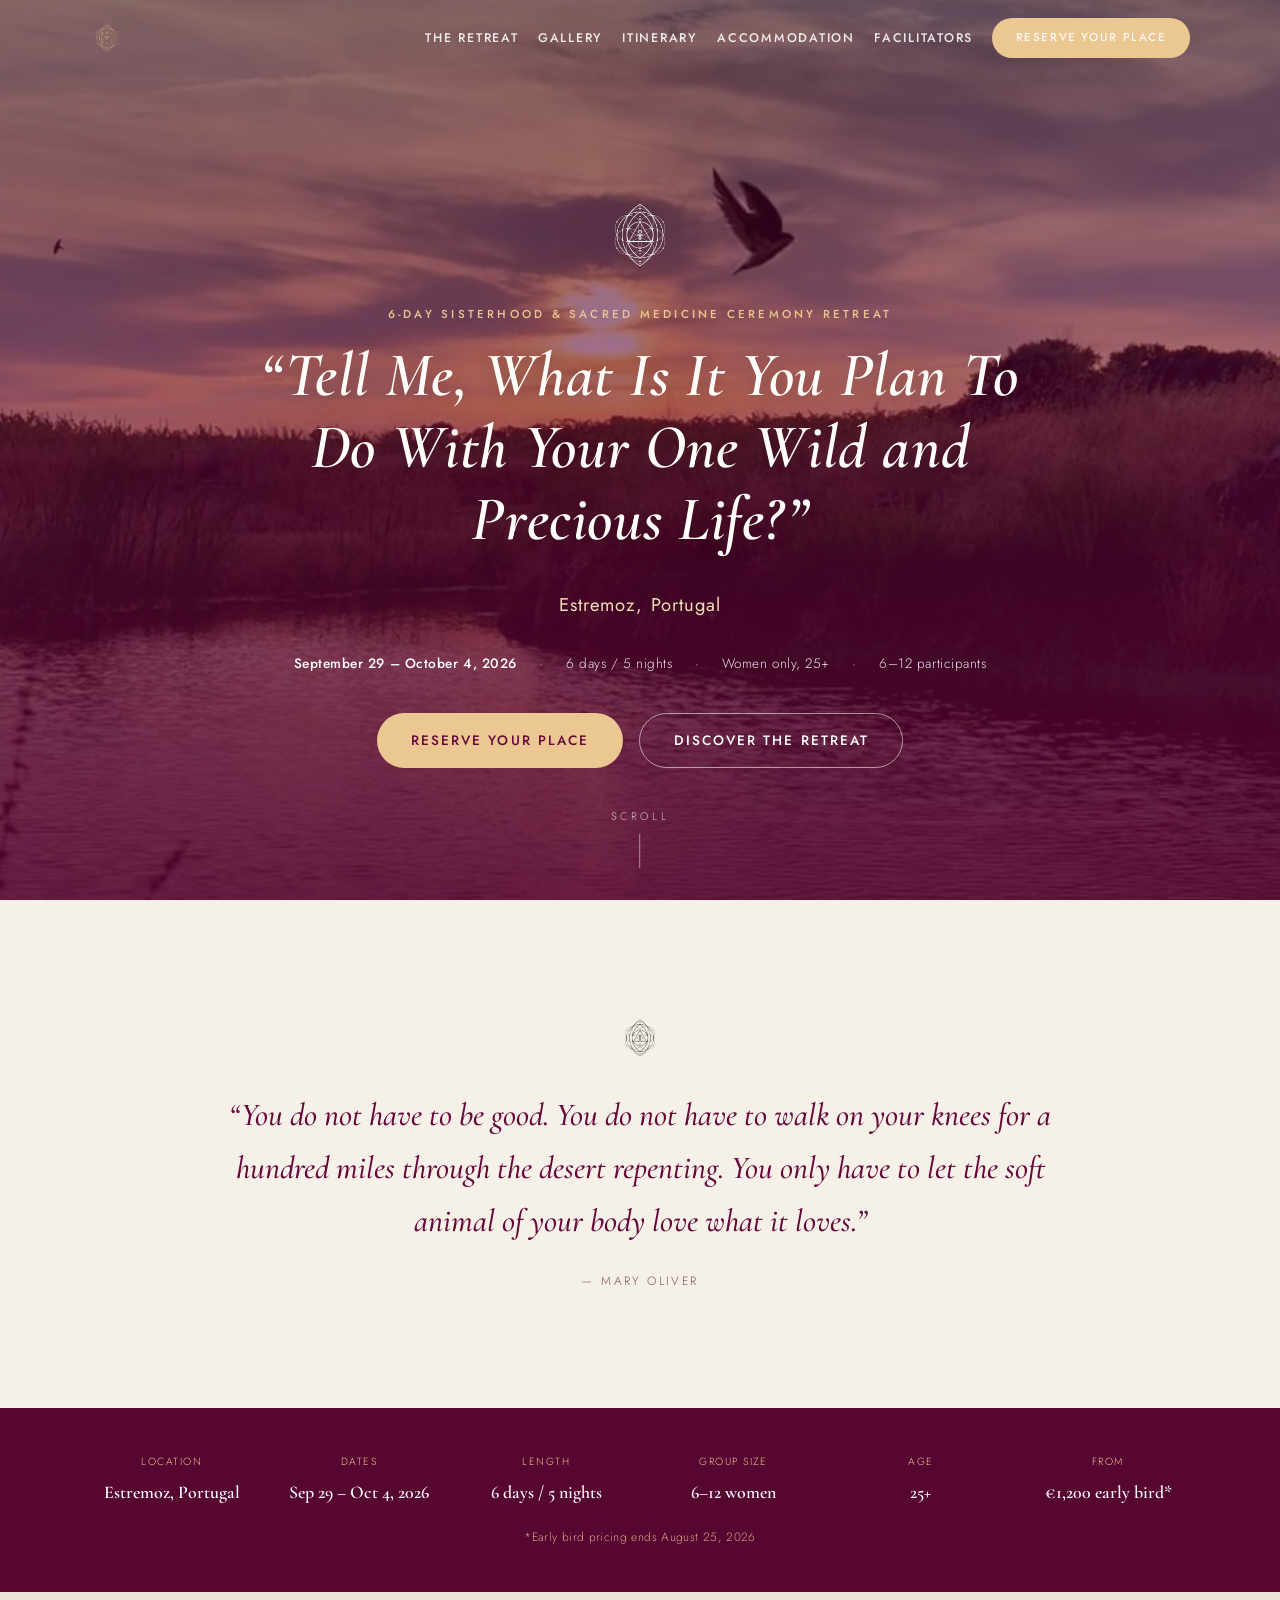
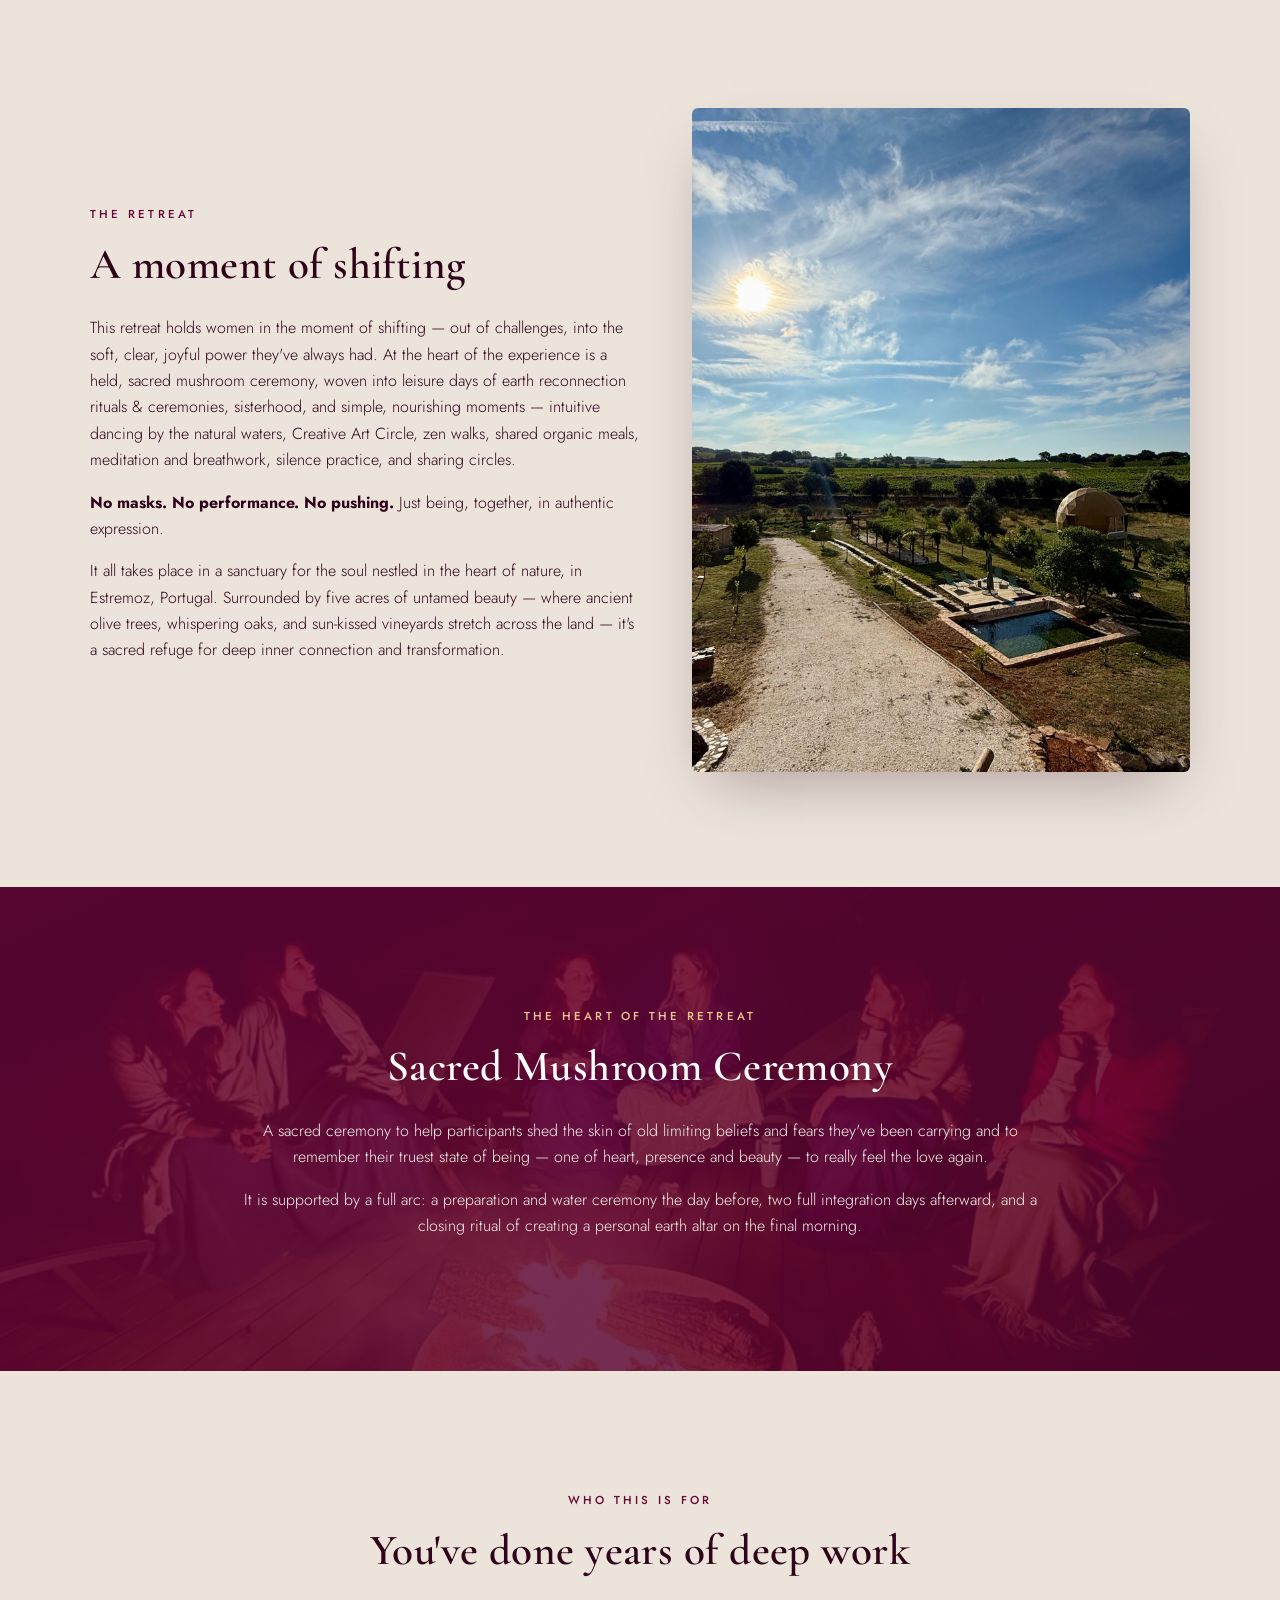
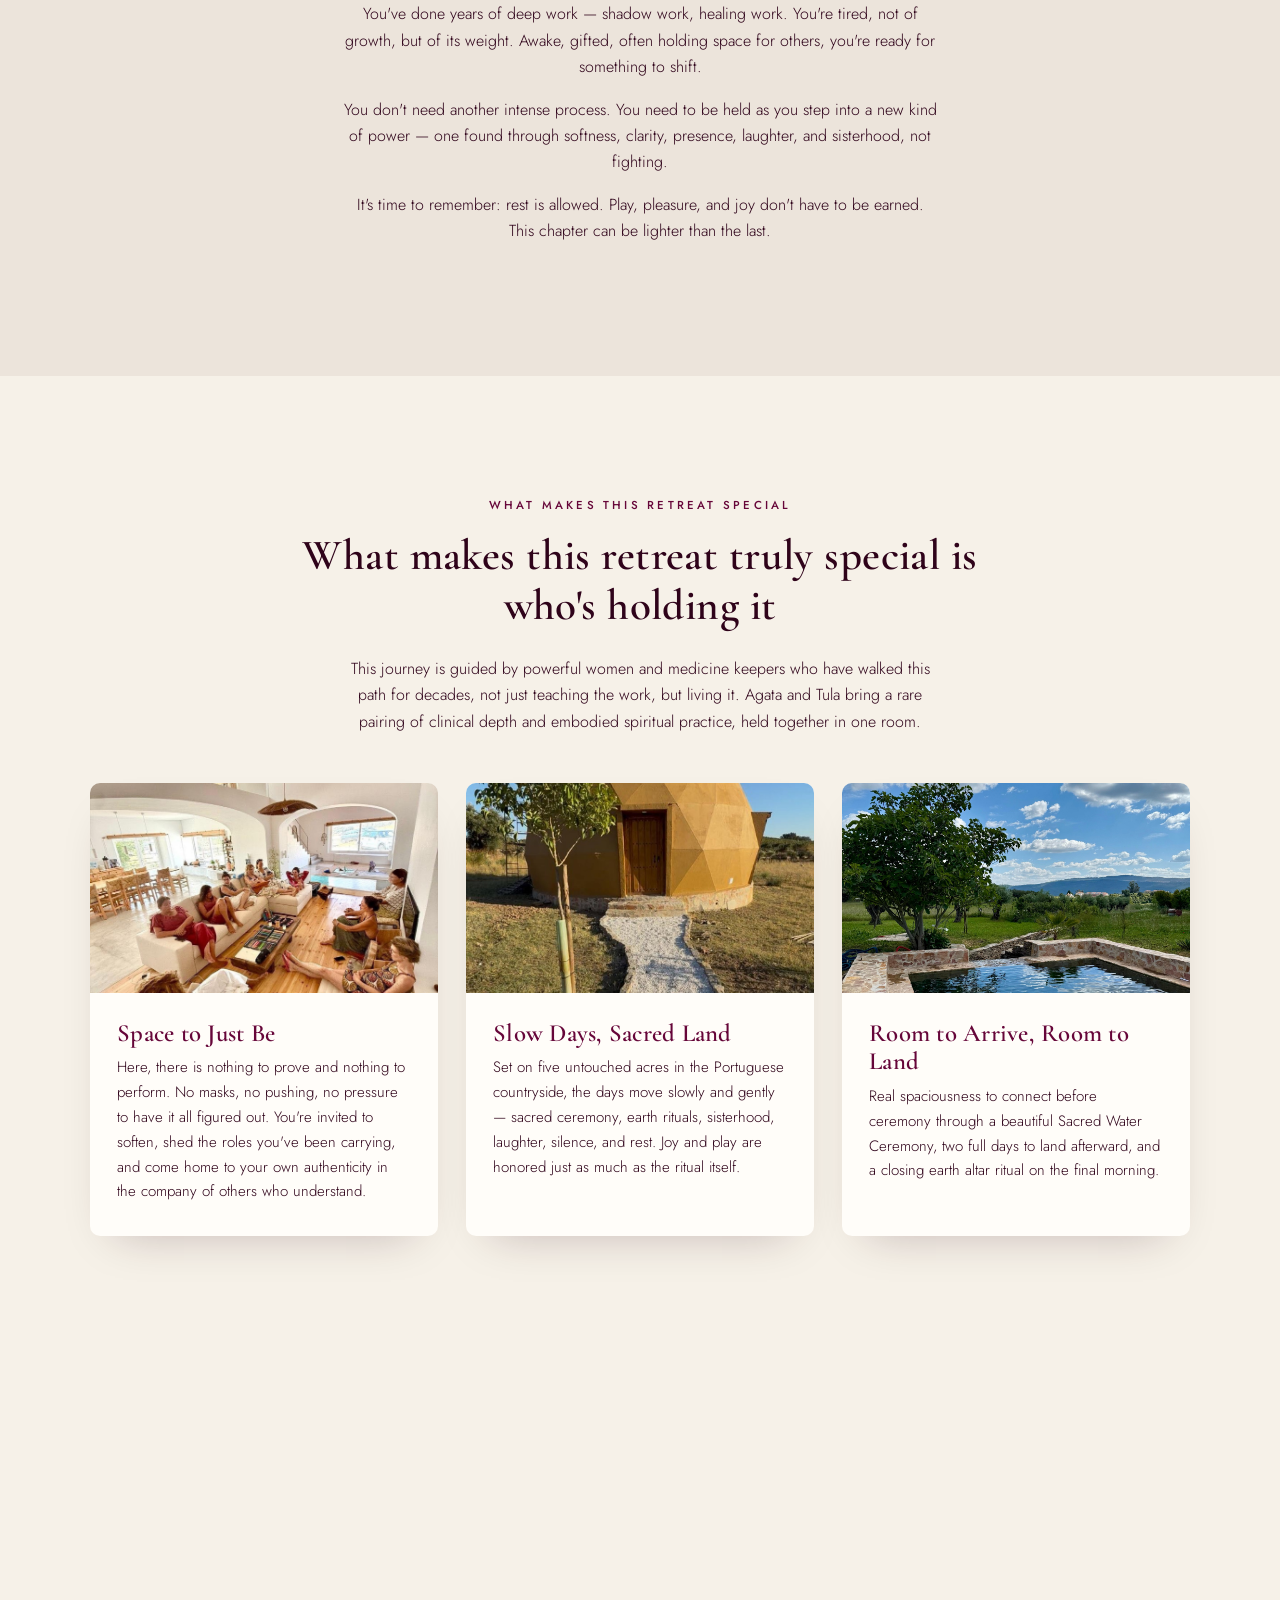
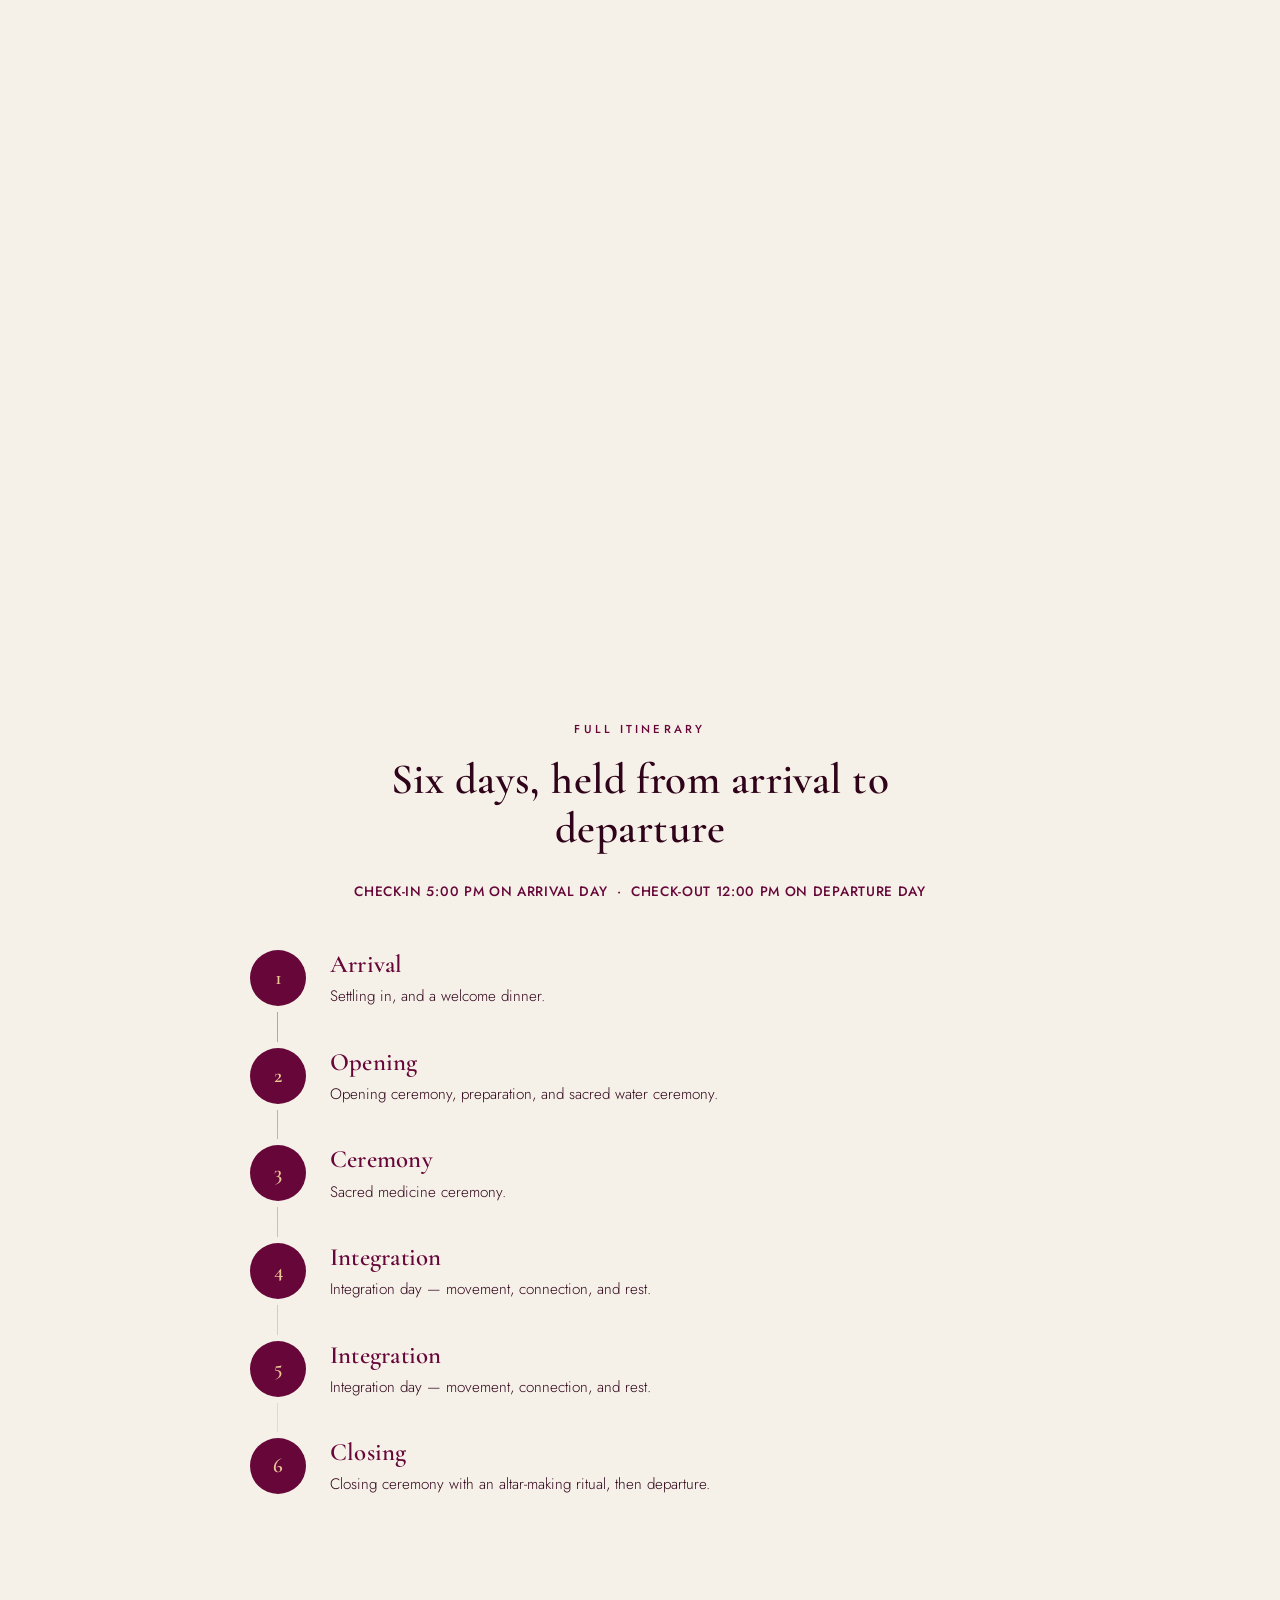
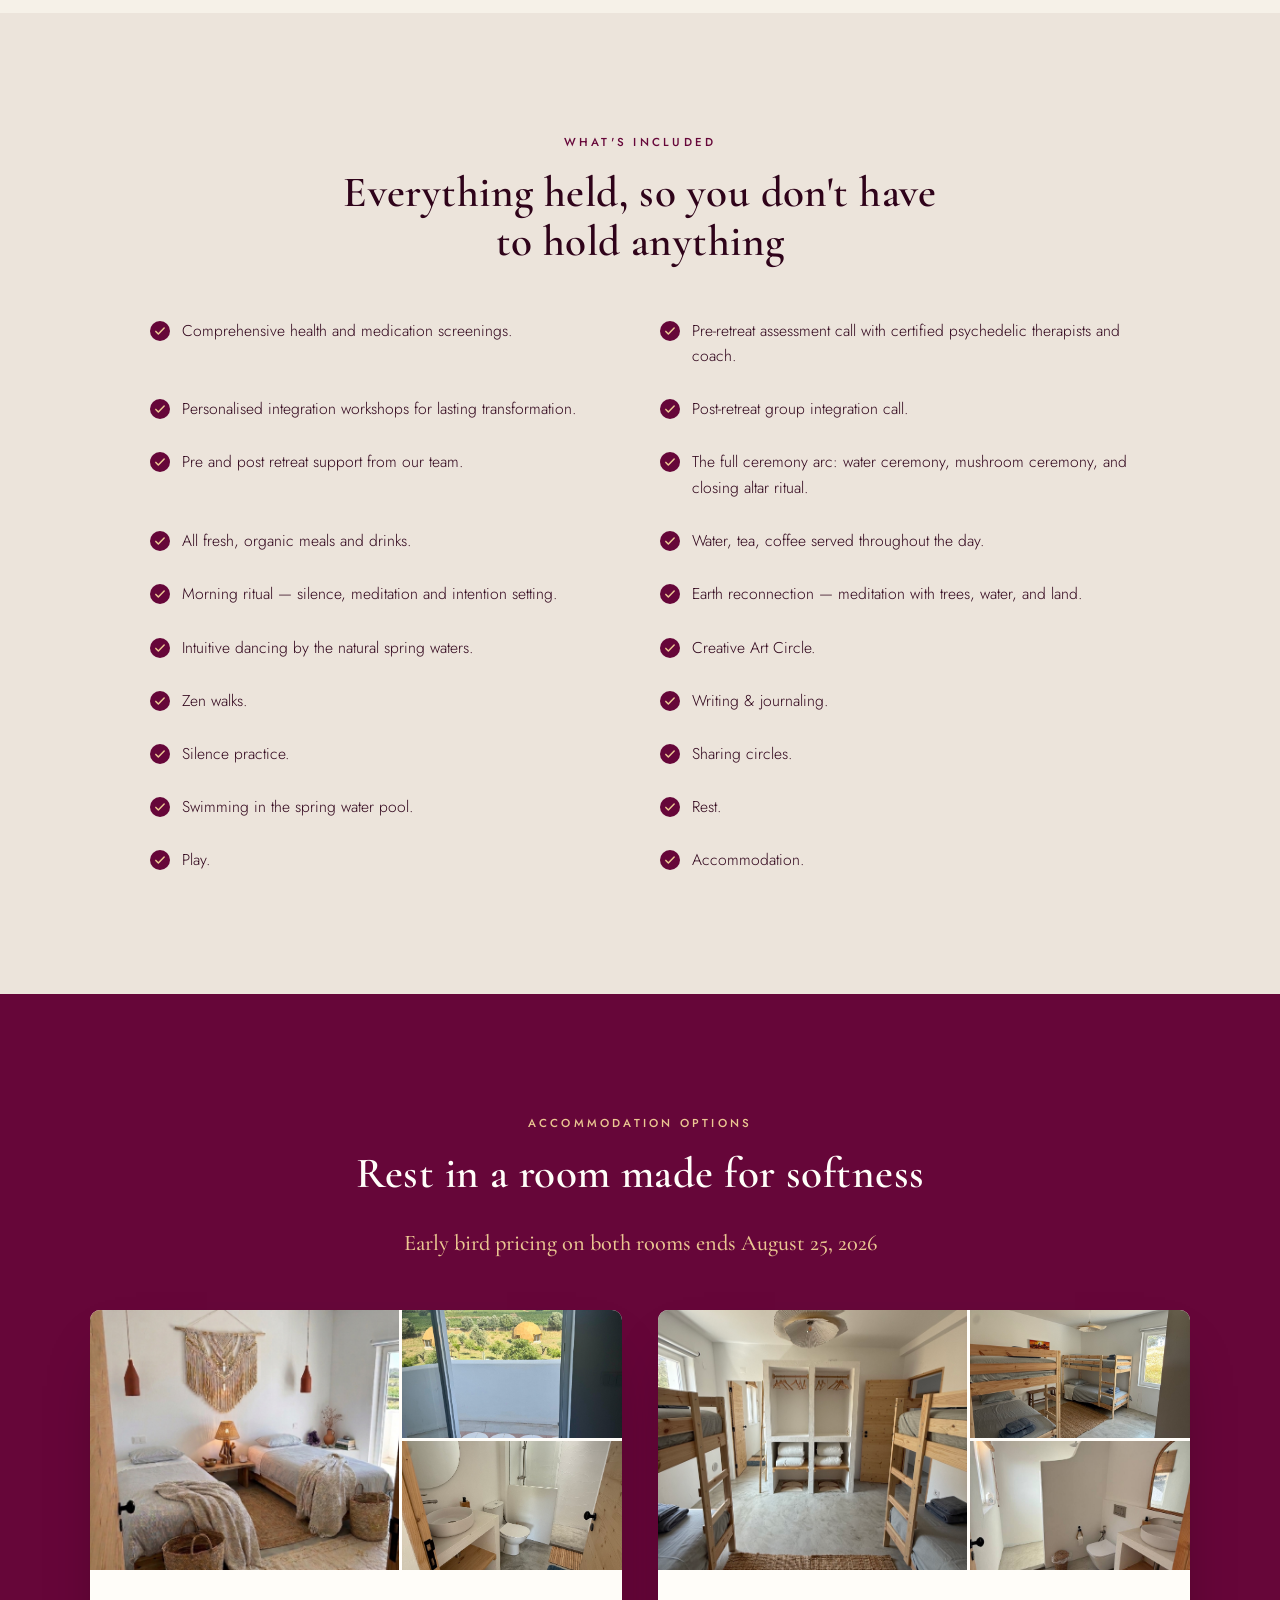
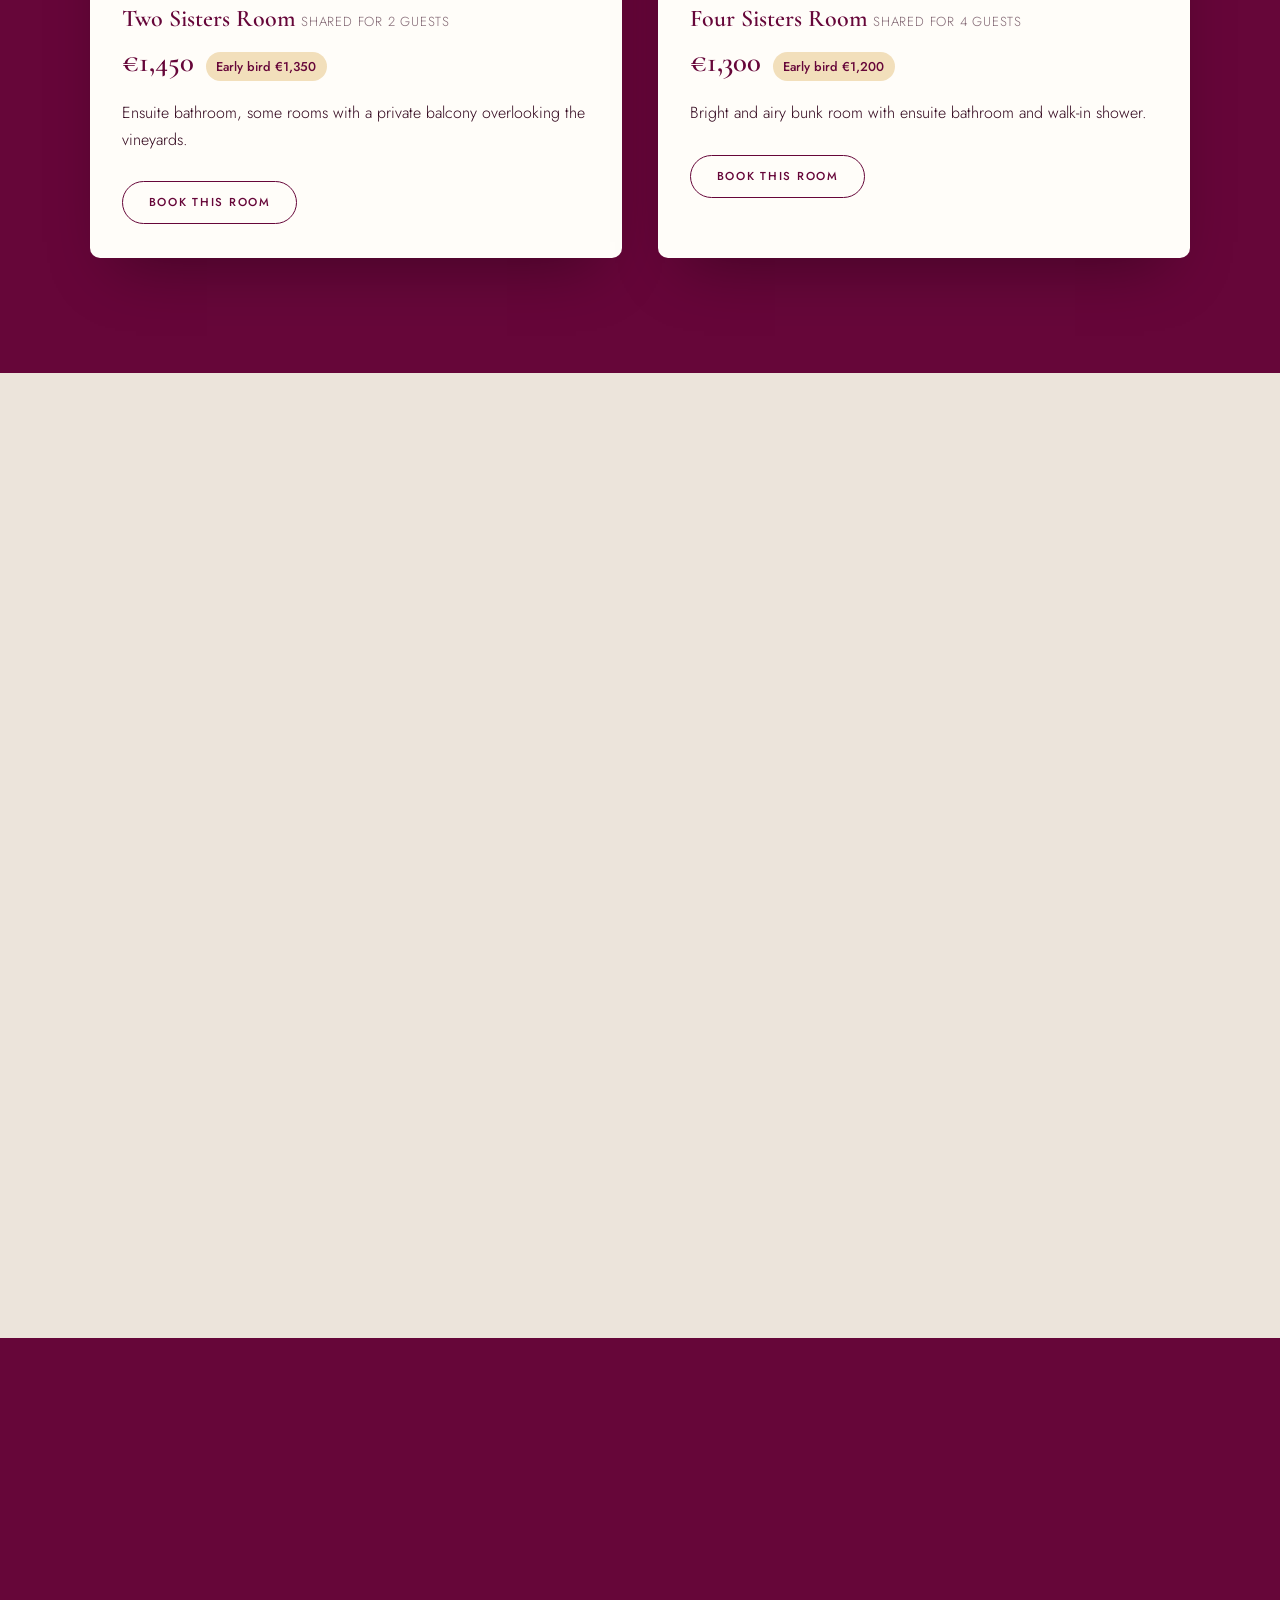
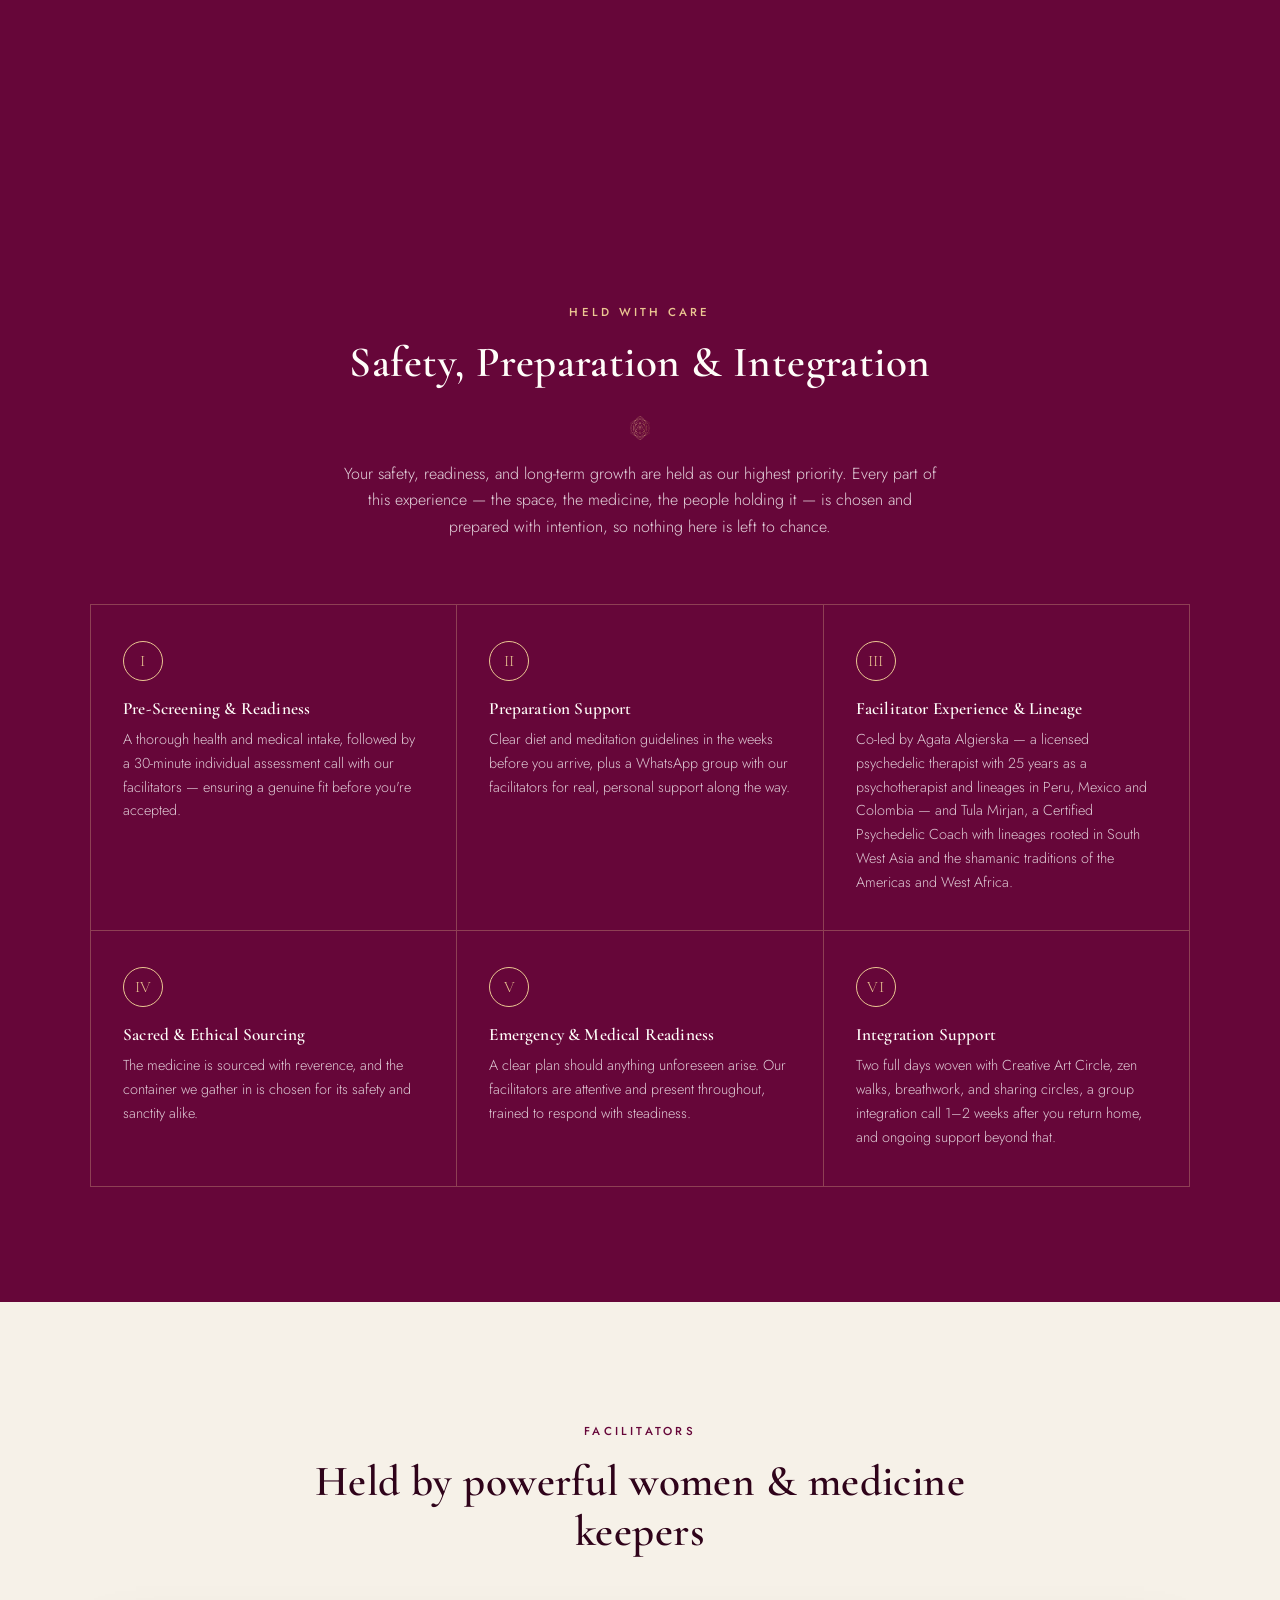
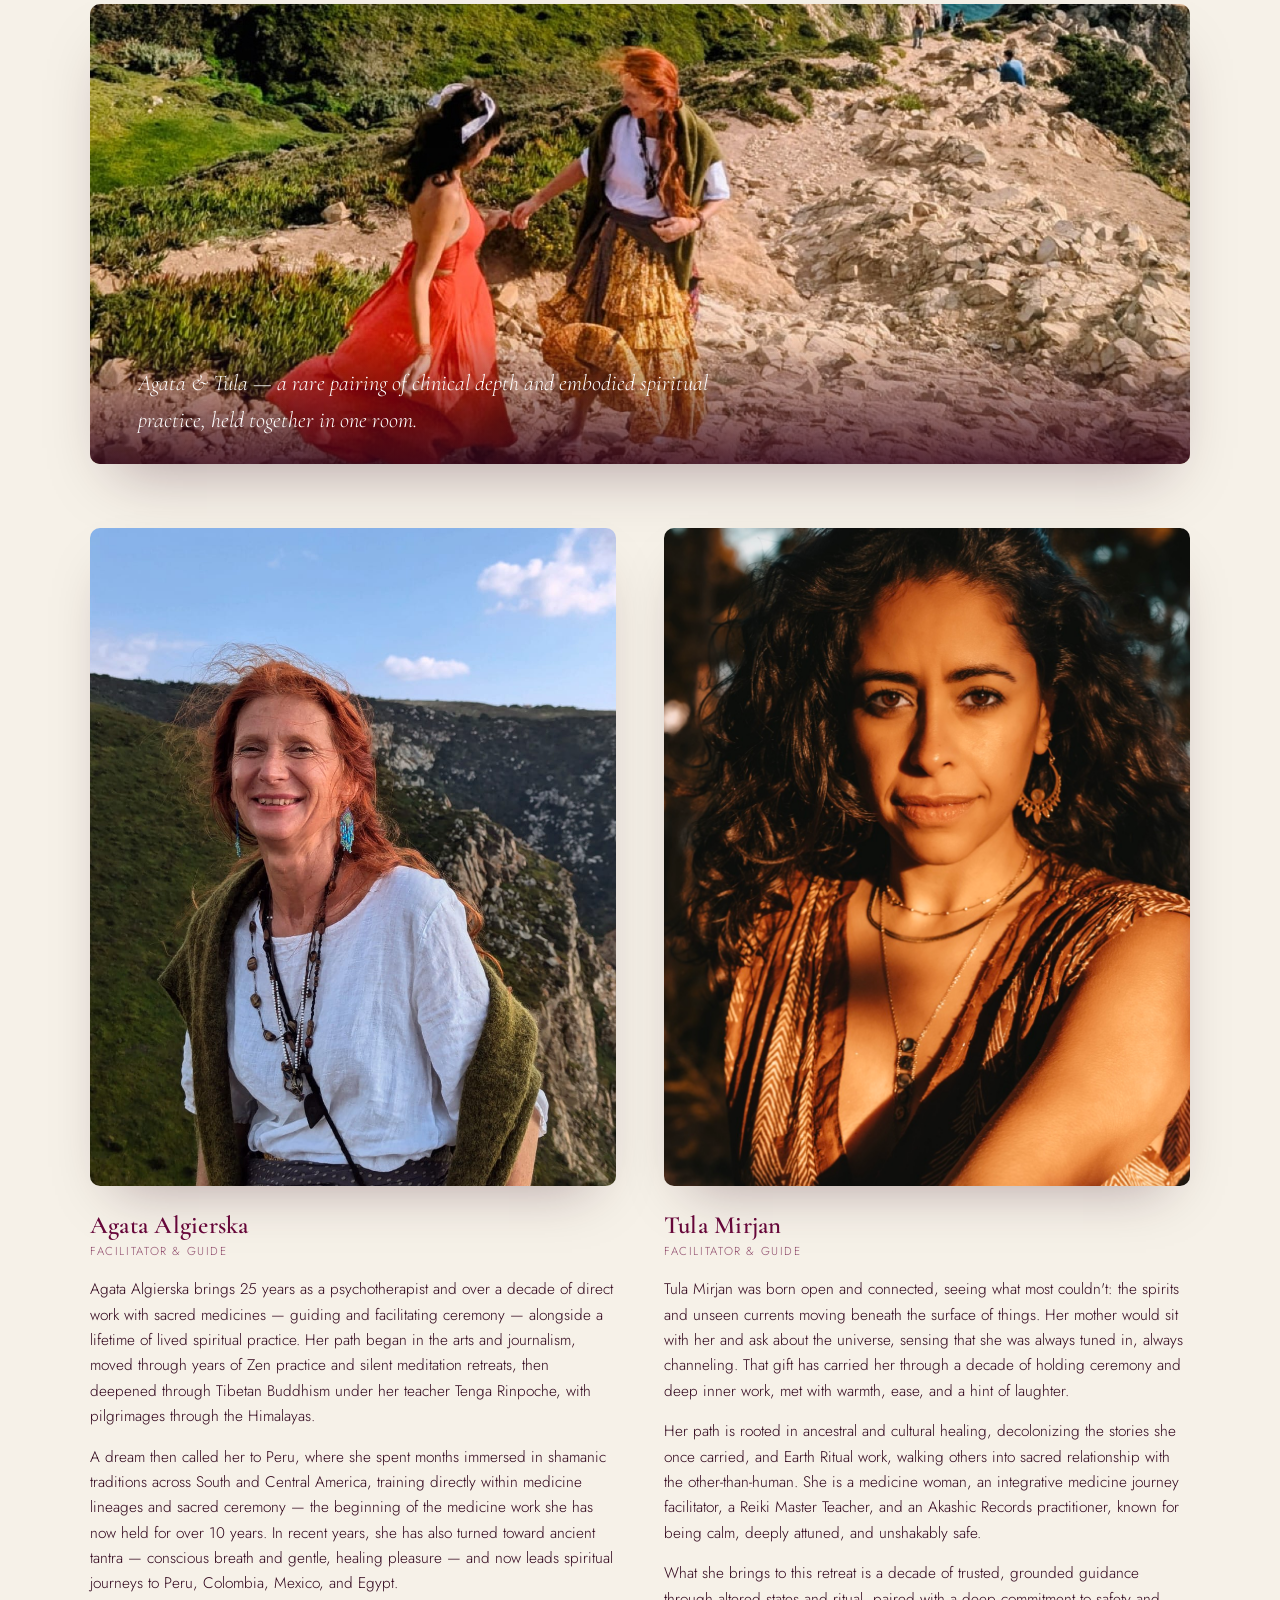
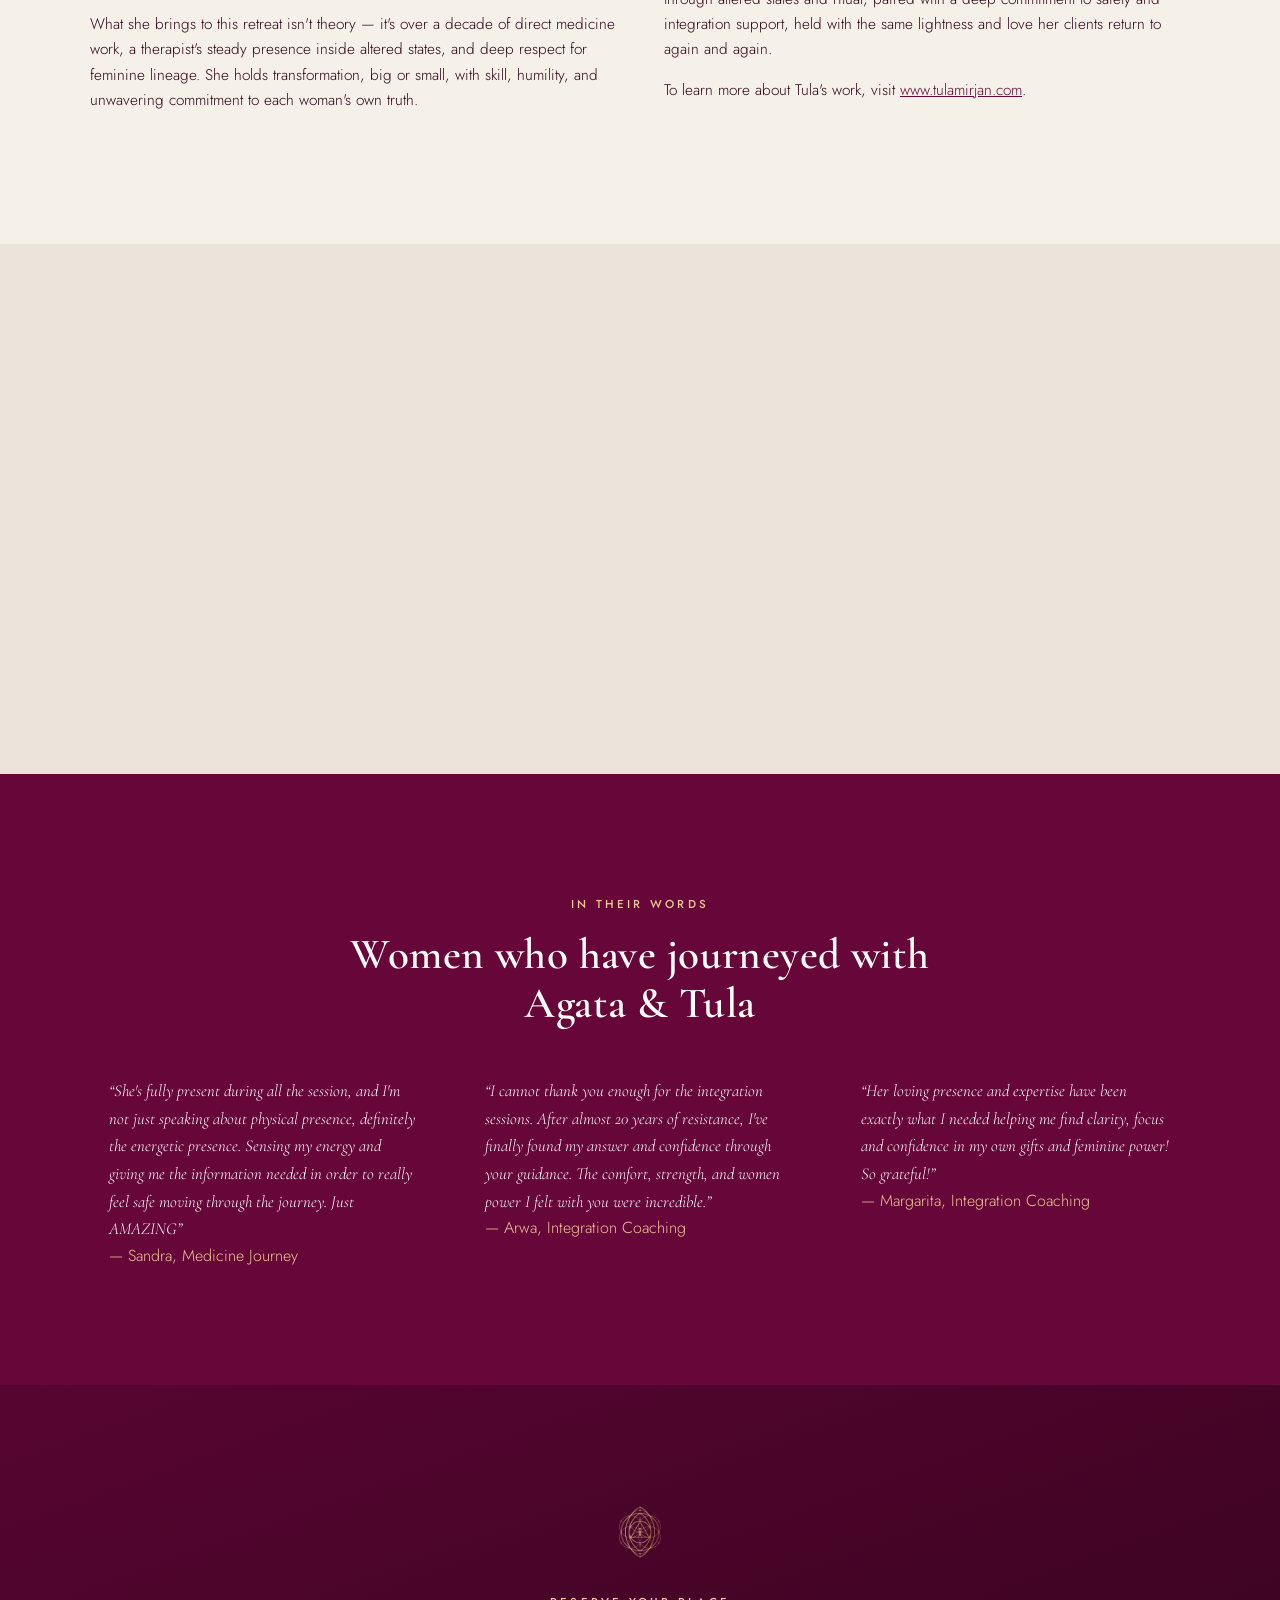
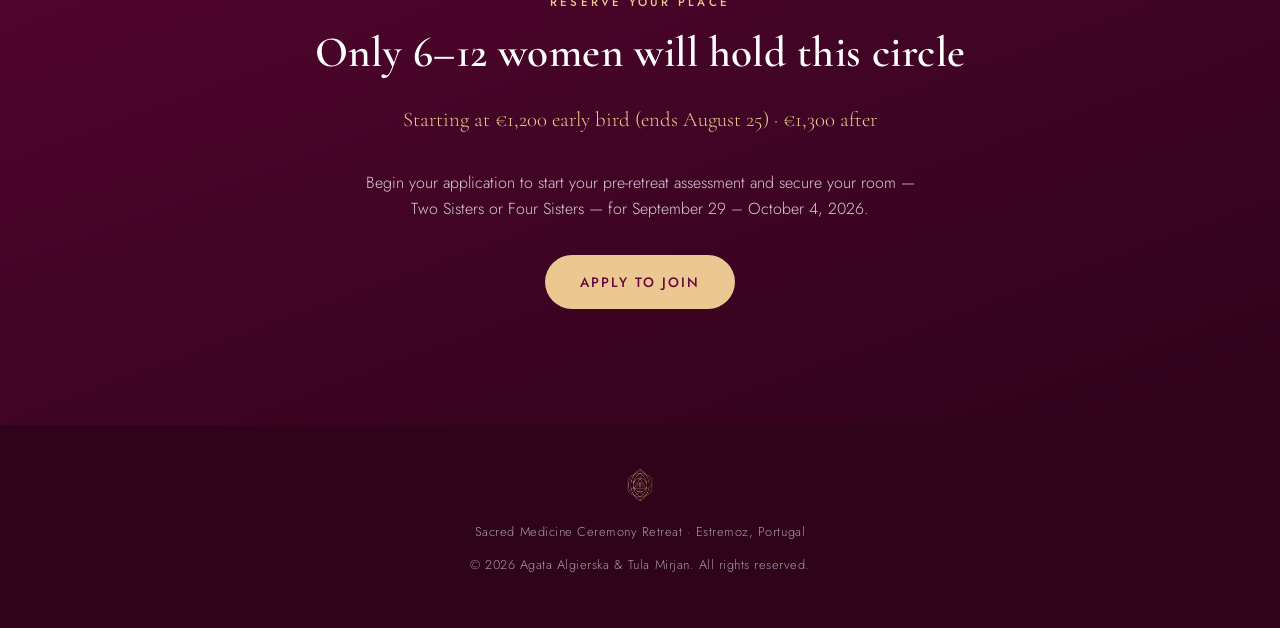
==== commit 9ad4d2dd: "Add files via upload" ====
--- a/index.html
+++ b/index.html
@@ -100,7 +100,8 @@
 </section>
 
 <!-- ============ HEART OF THE RETREAT ============ -->
-<section id="ceremony" class="section on-wine" style="--fire-bg:url('assets/images/fire-circle.jpg');">
+<section id="ceremony" class="section on-wine">
+  <div class="ceremony-bg" style="background-image:url('assets/images/fire-circle.jpg');"></div>
   <div class="container">
     <div class="panel reveal">
       <span class="eyebrow">The Heart of the Retreat</span>
--- a/assets/css/style.css
+++ b/assets/css/style.css
@@ -307,10 +307,8 @@
   color: var(--cream-alt);
   position: relative;
 }
-#ceremony::before{
-  content:"";
+.ceremony-bg{
   position:absolute; inset:0;
-  background-image: var(--fire-bg);
   background-size: cover; background-position: center;
   opacity: 0.16;
 }
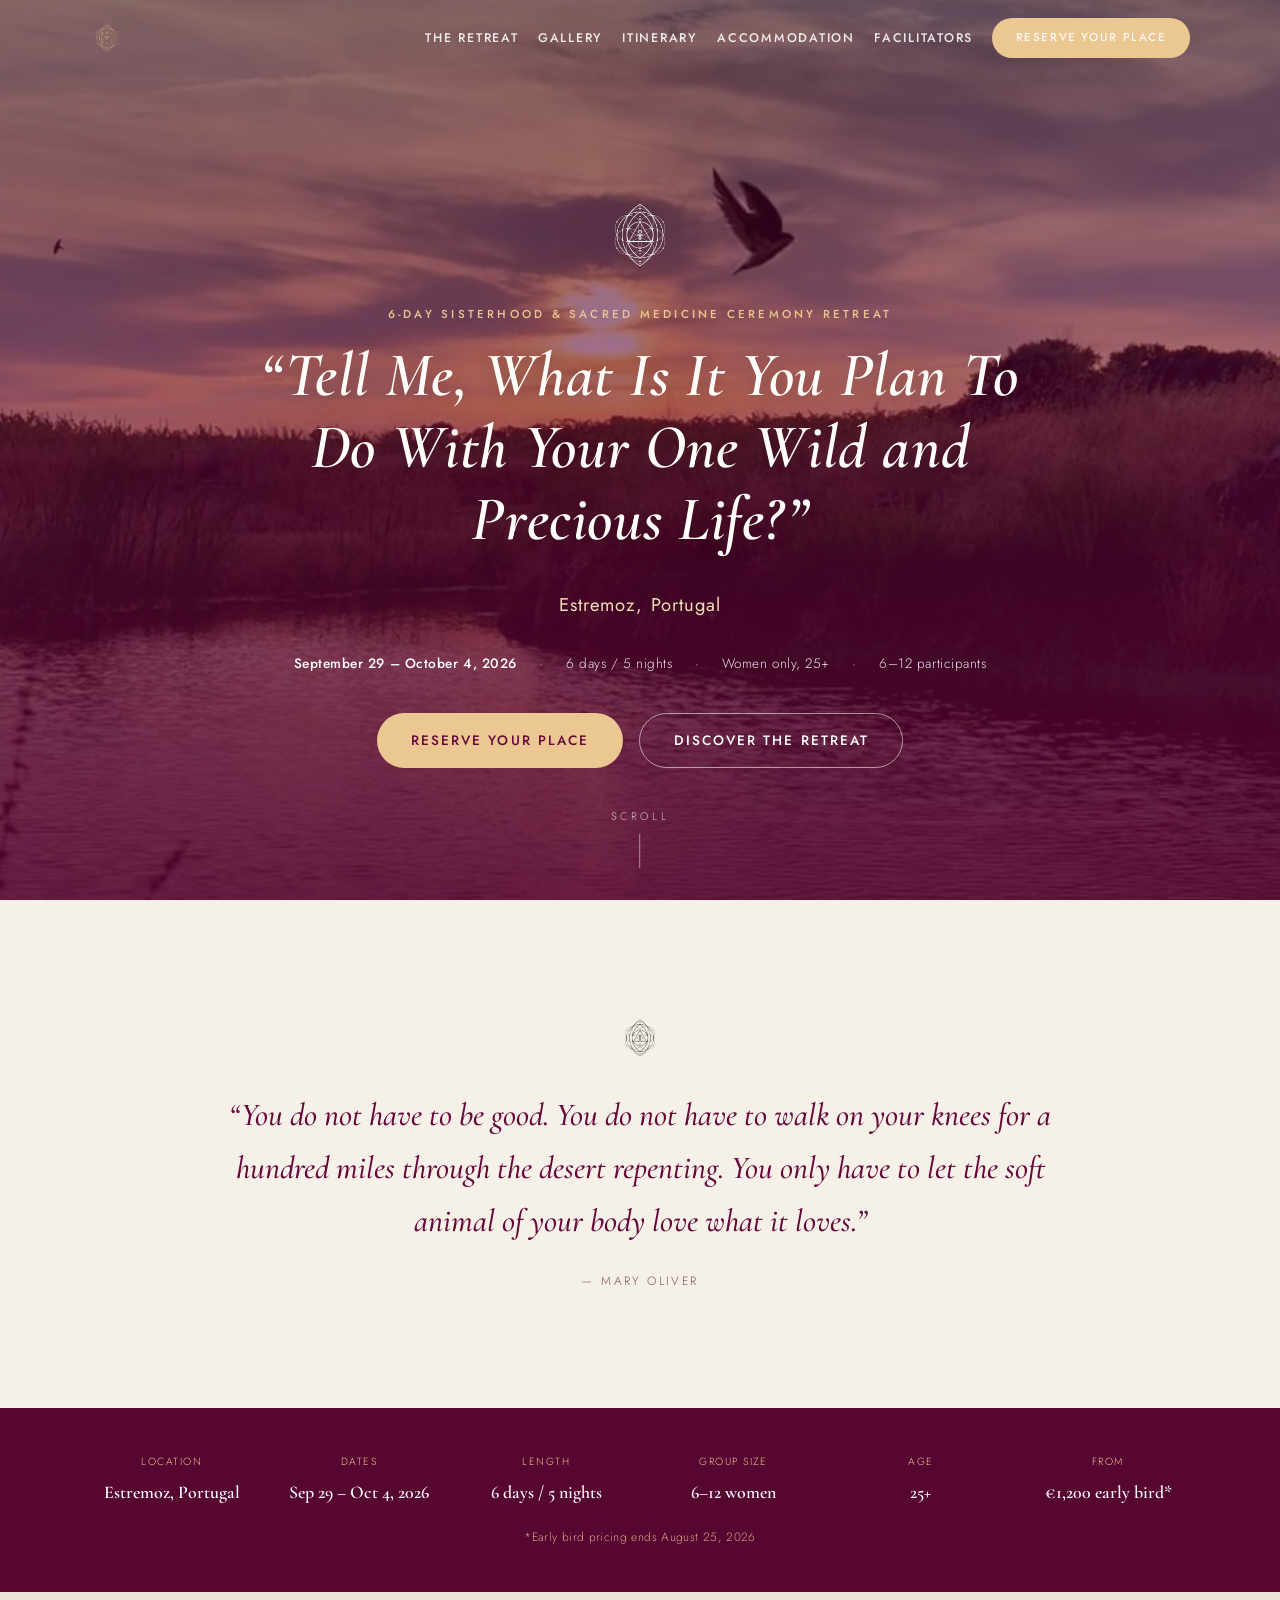
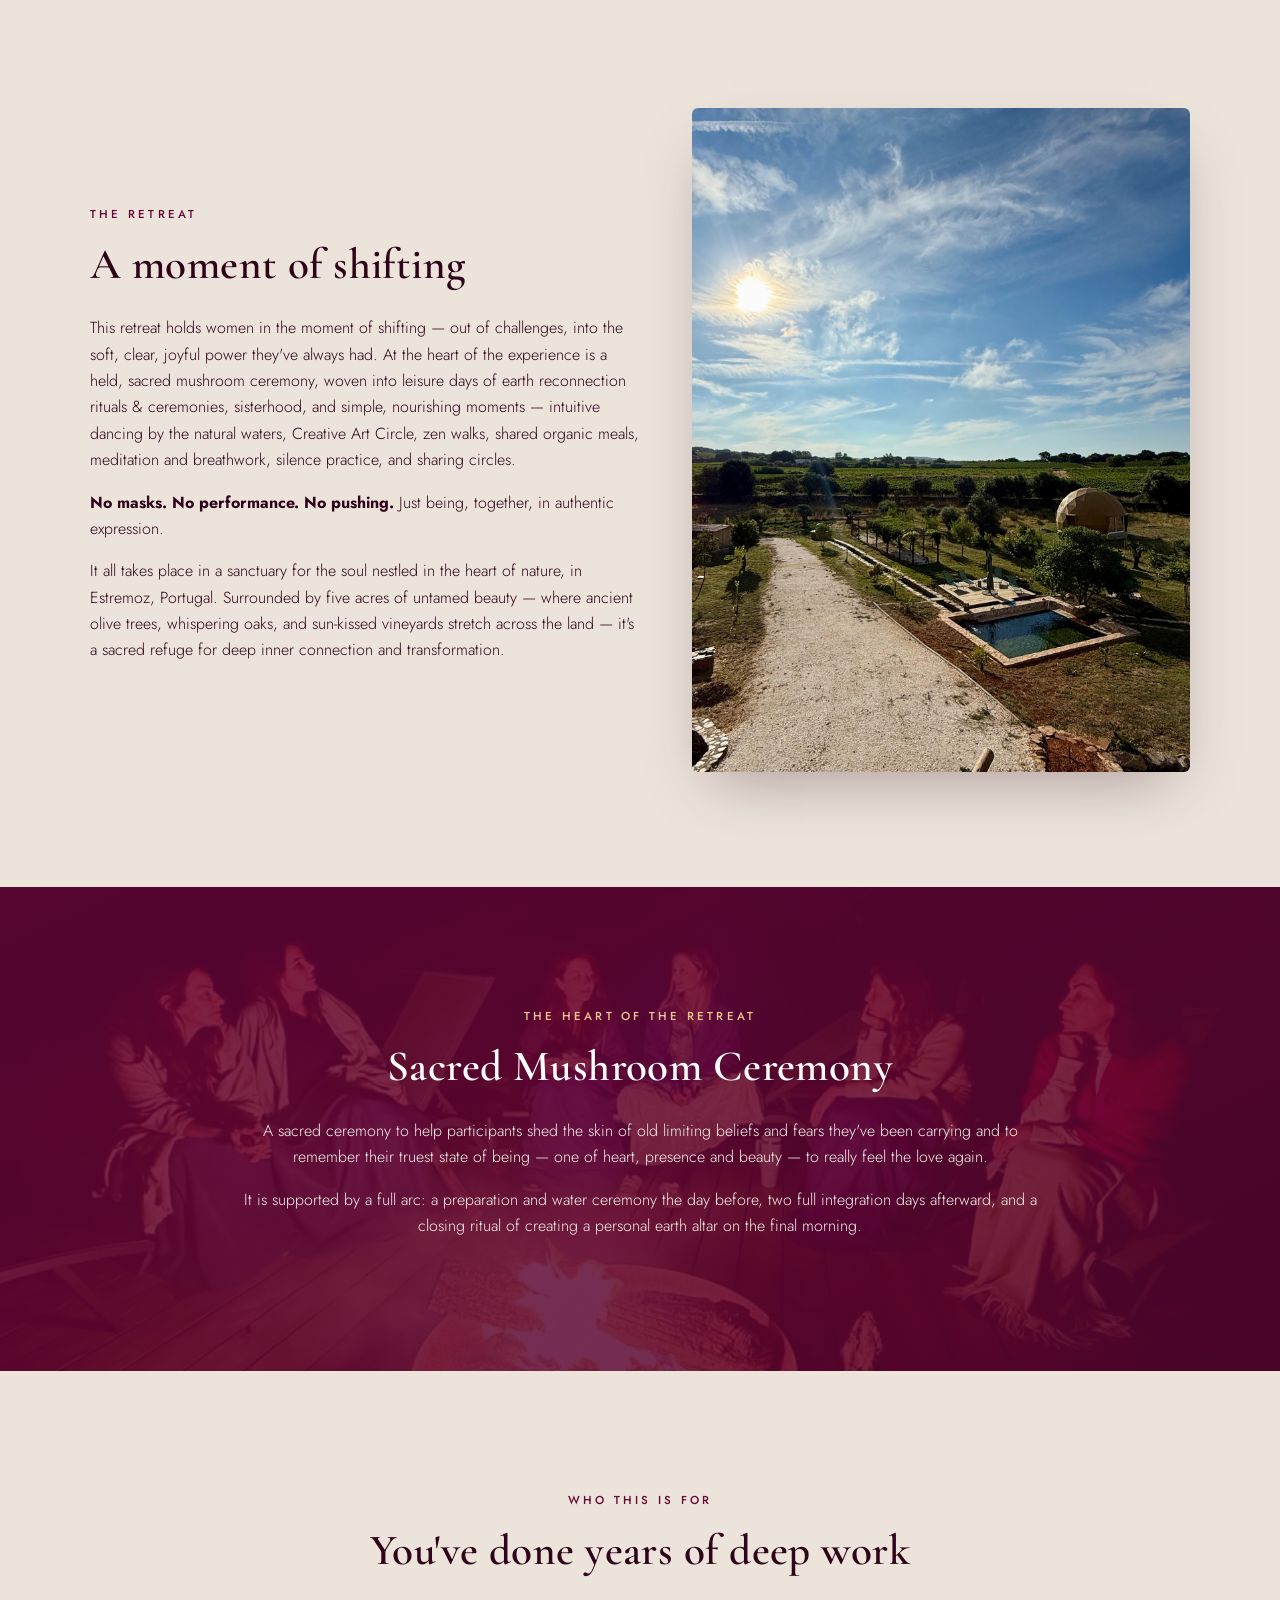
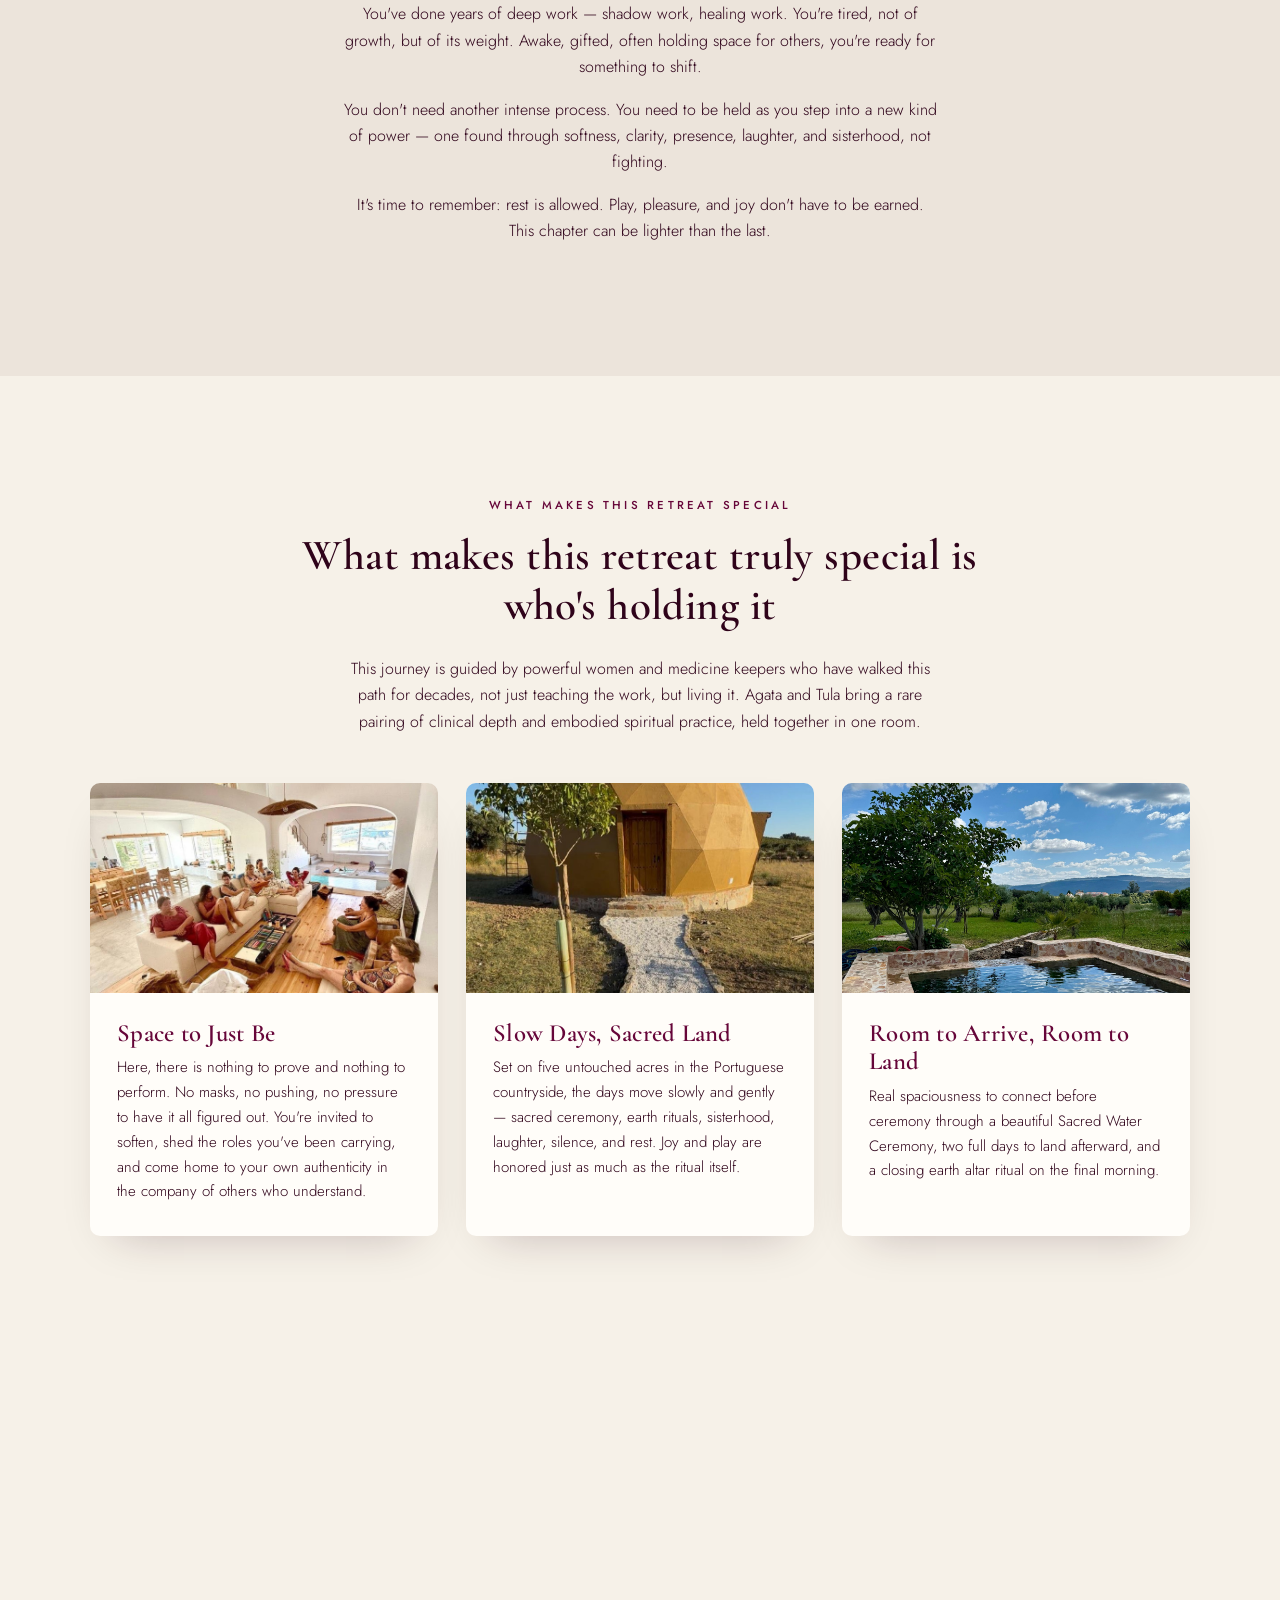
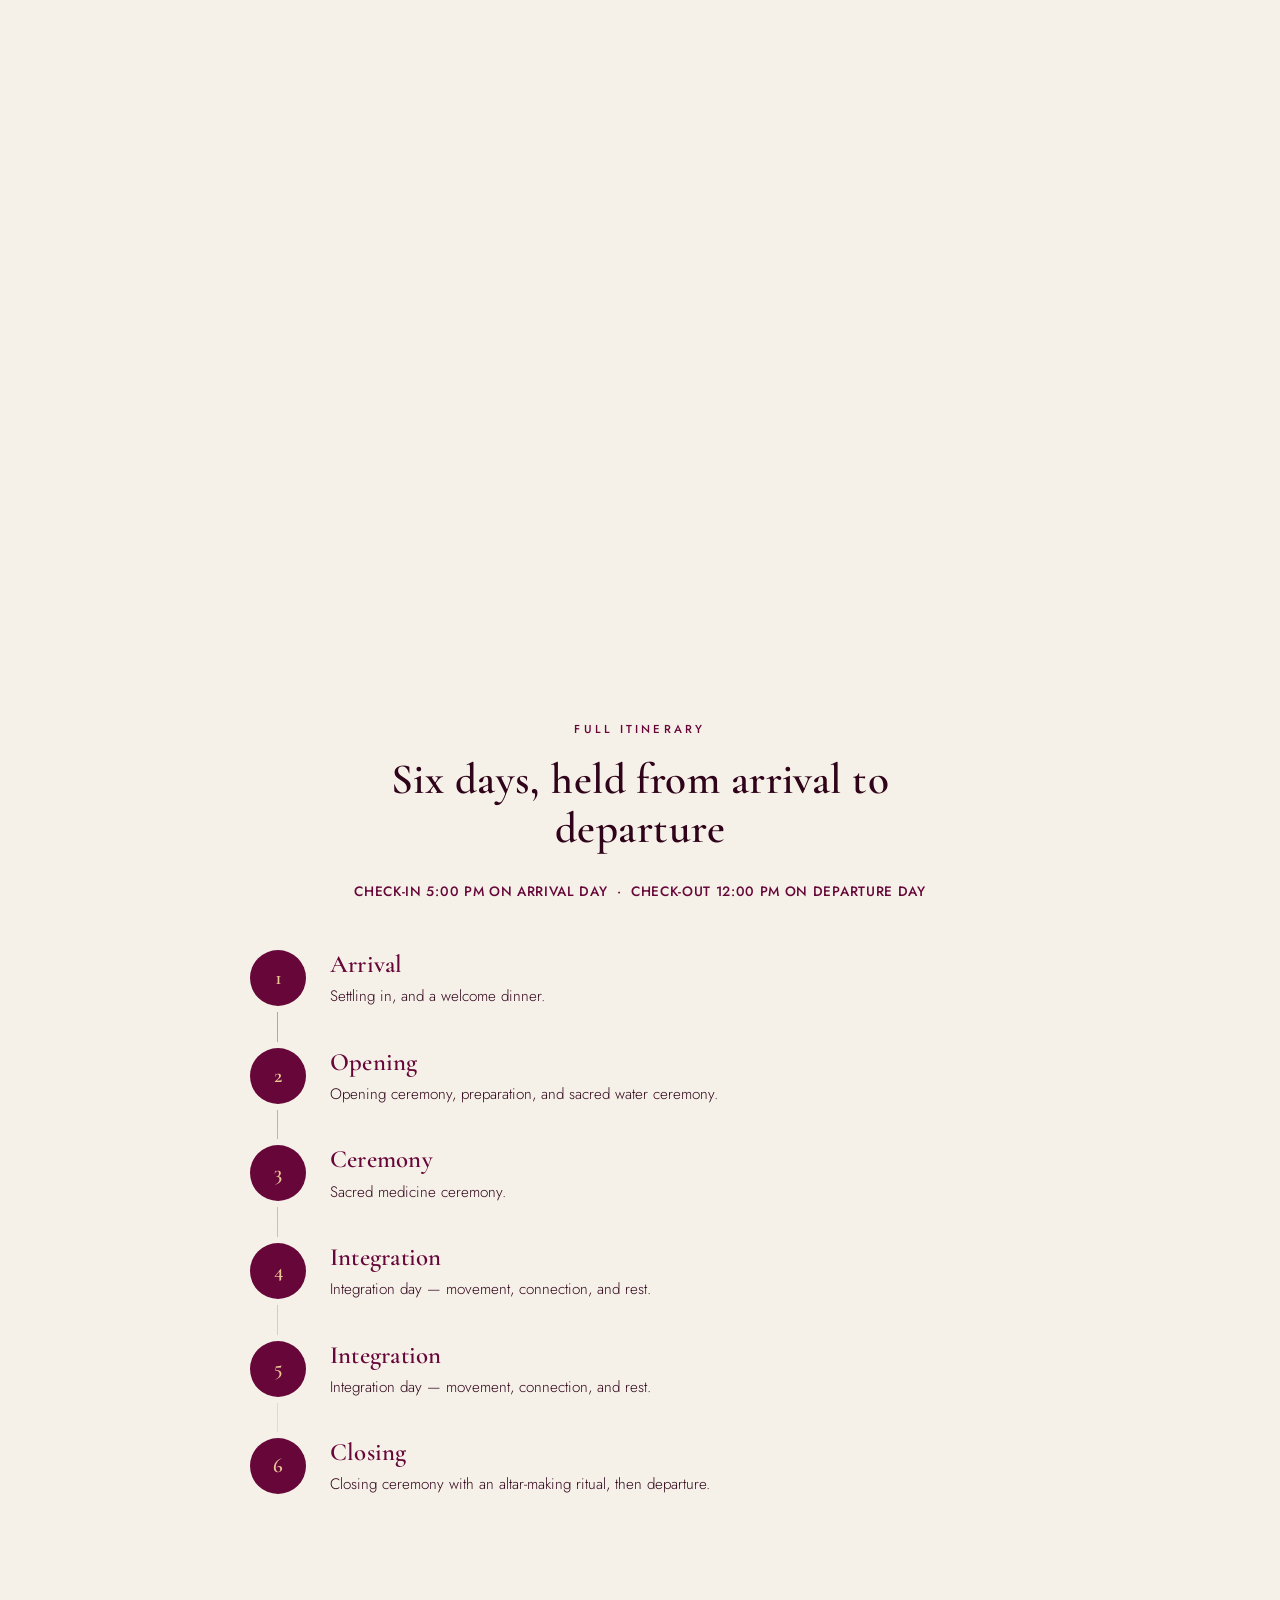
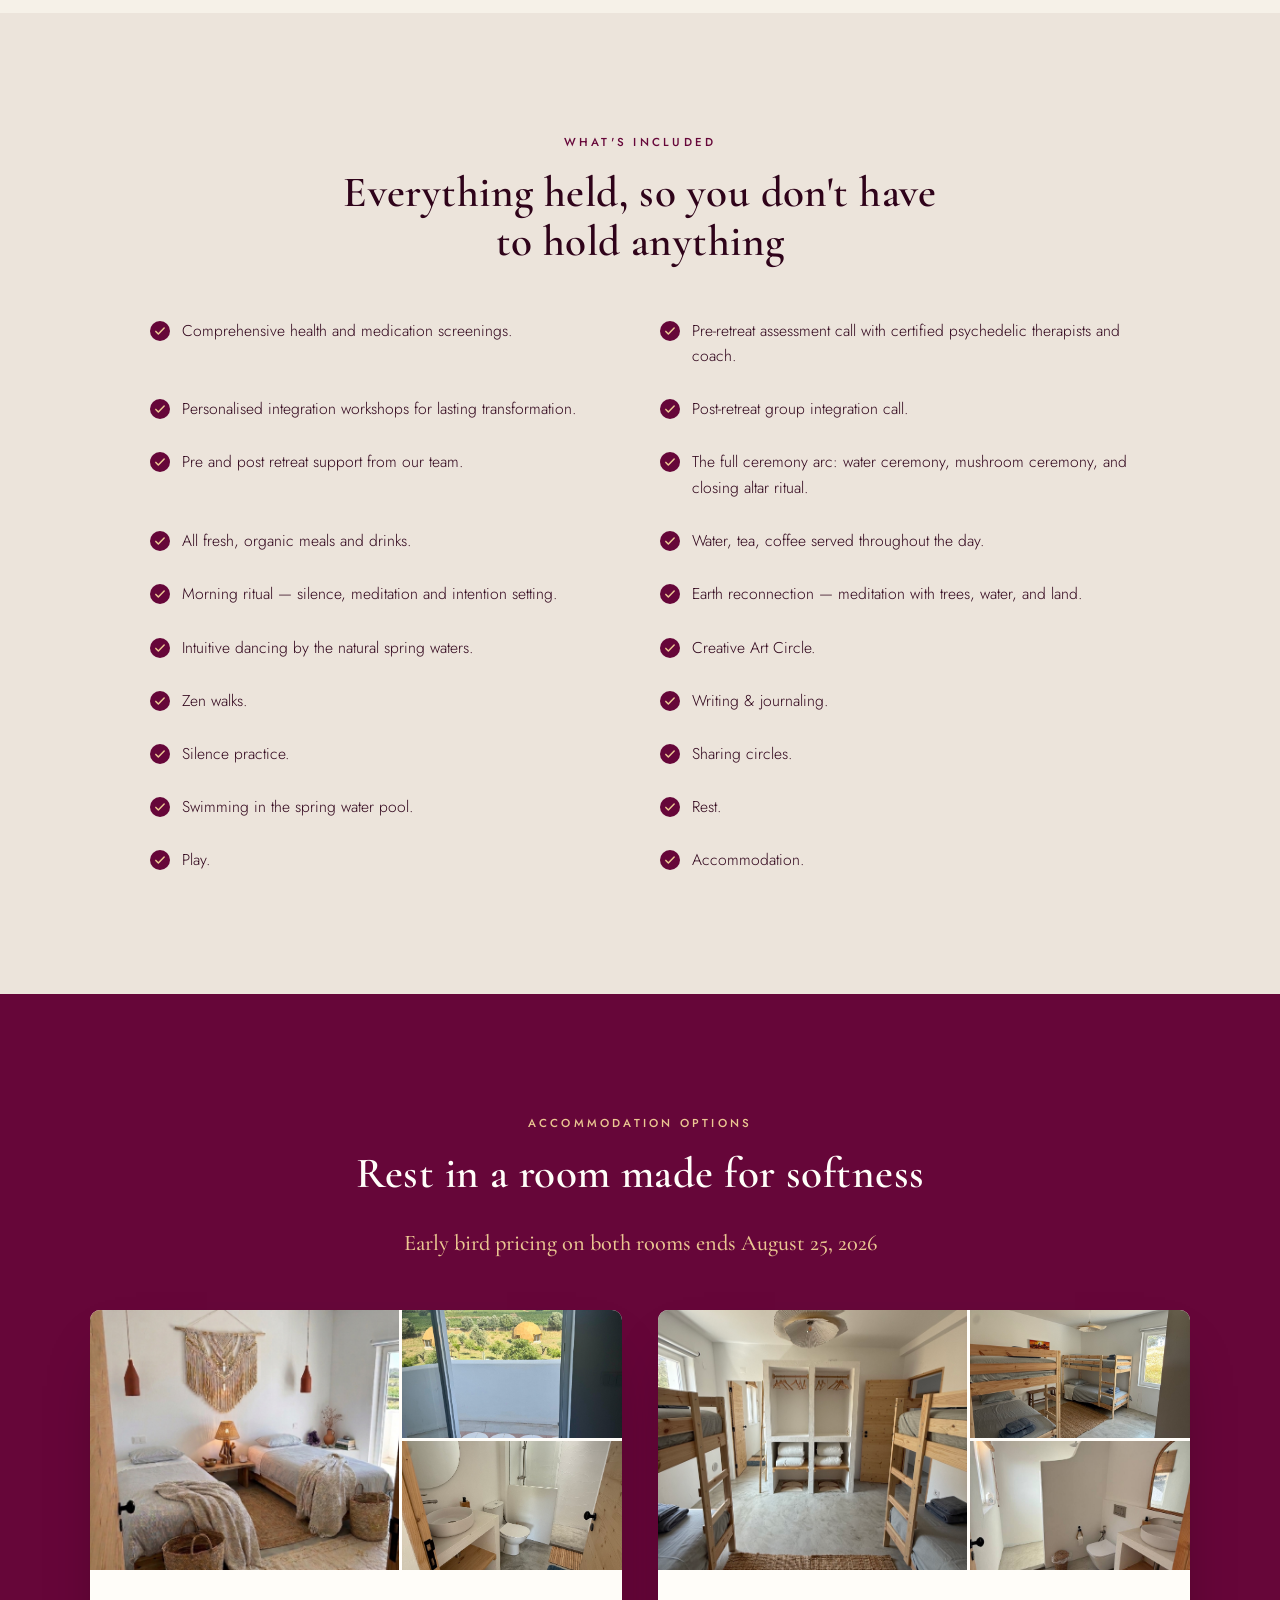
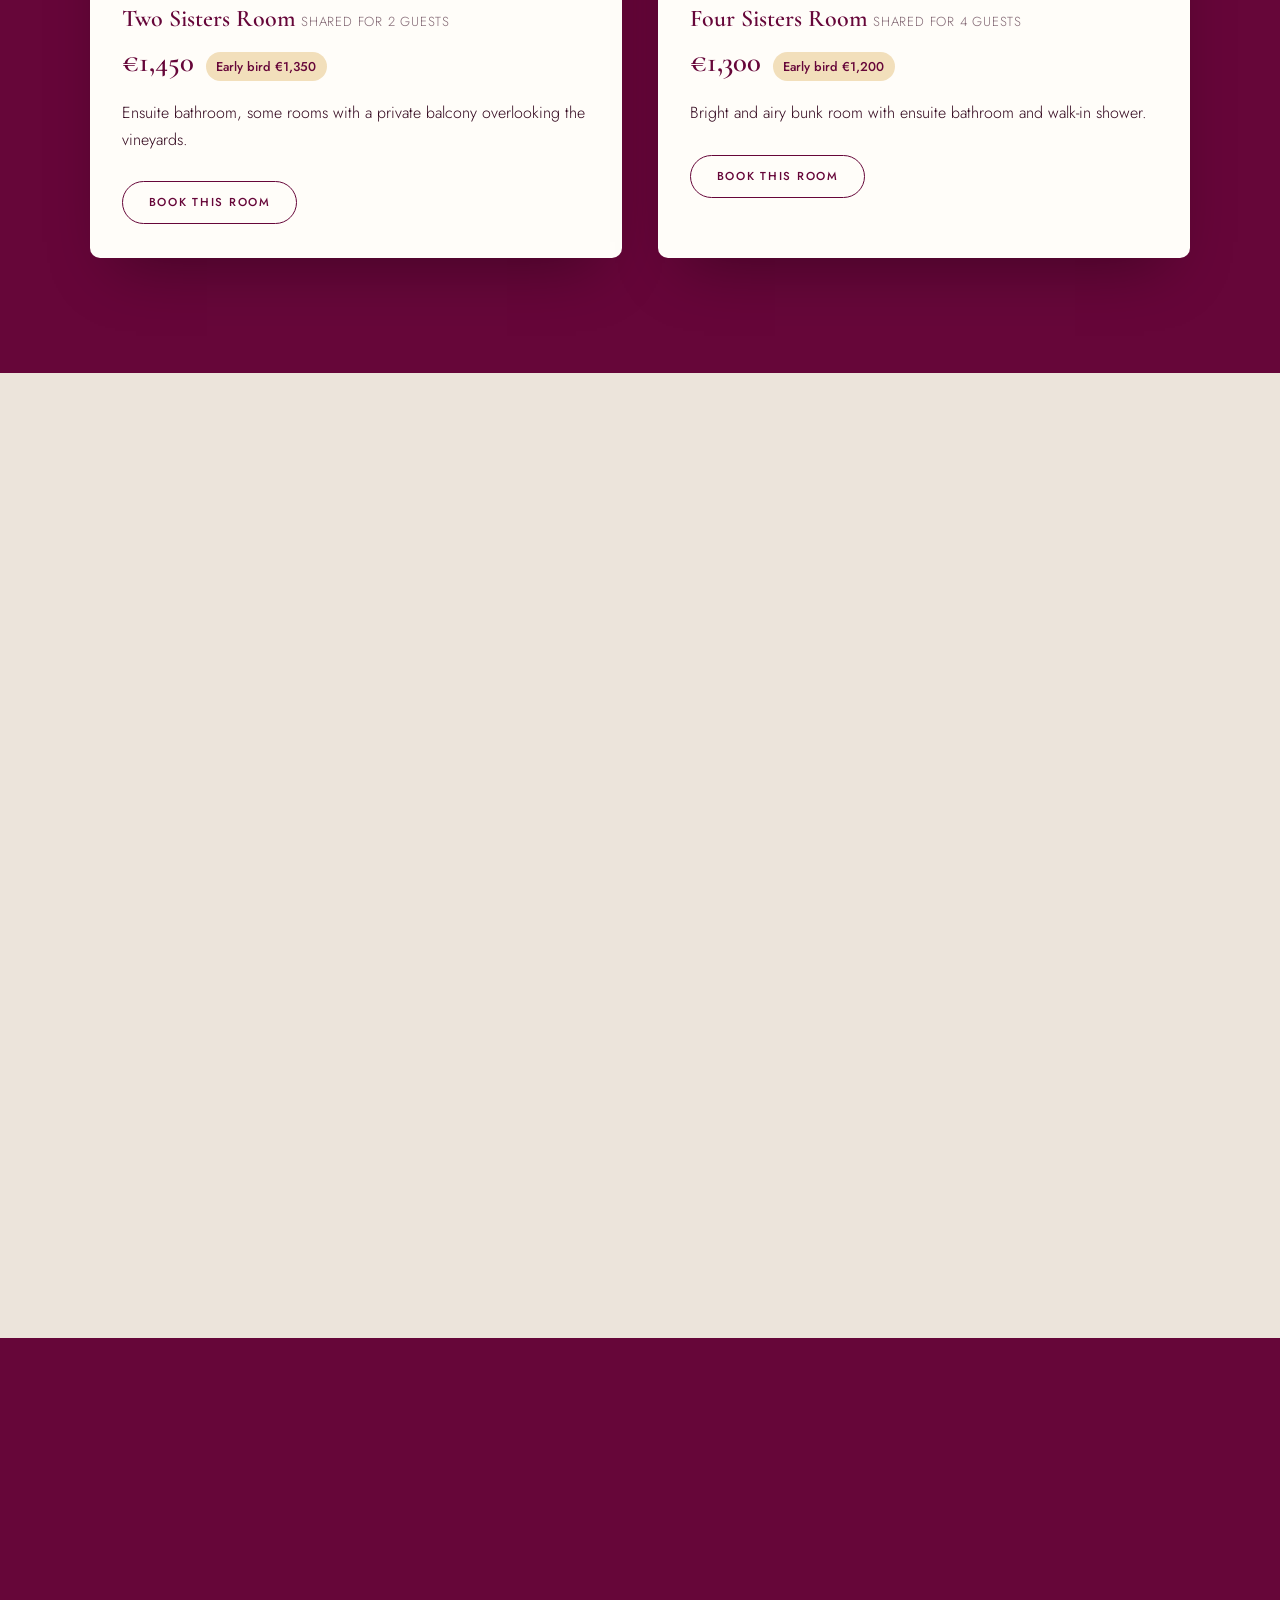
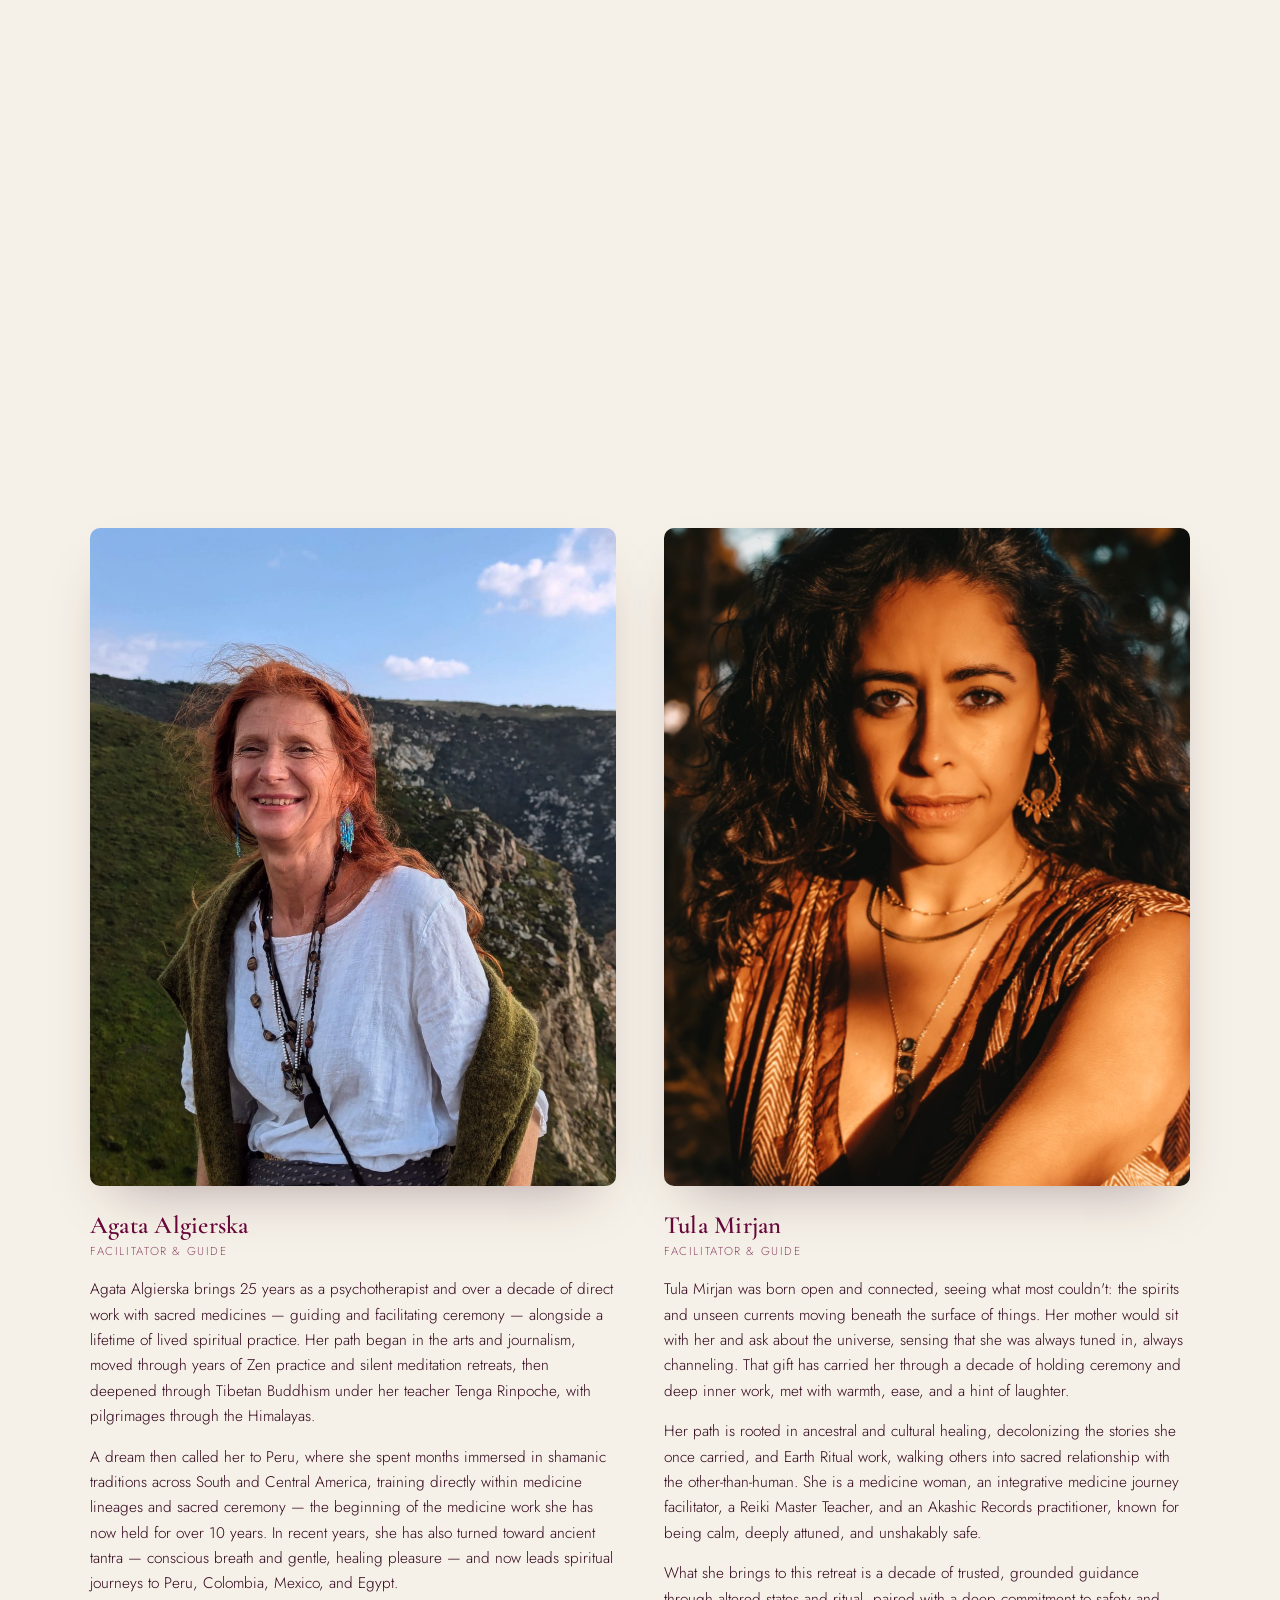
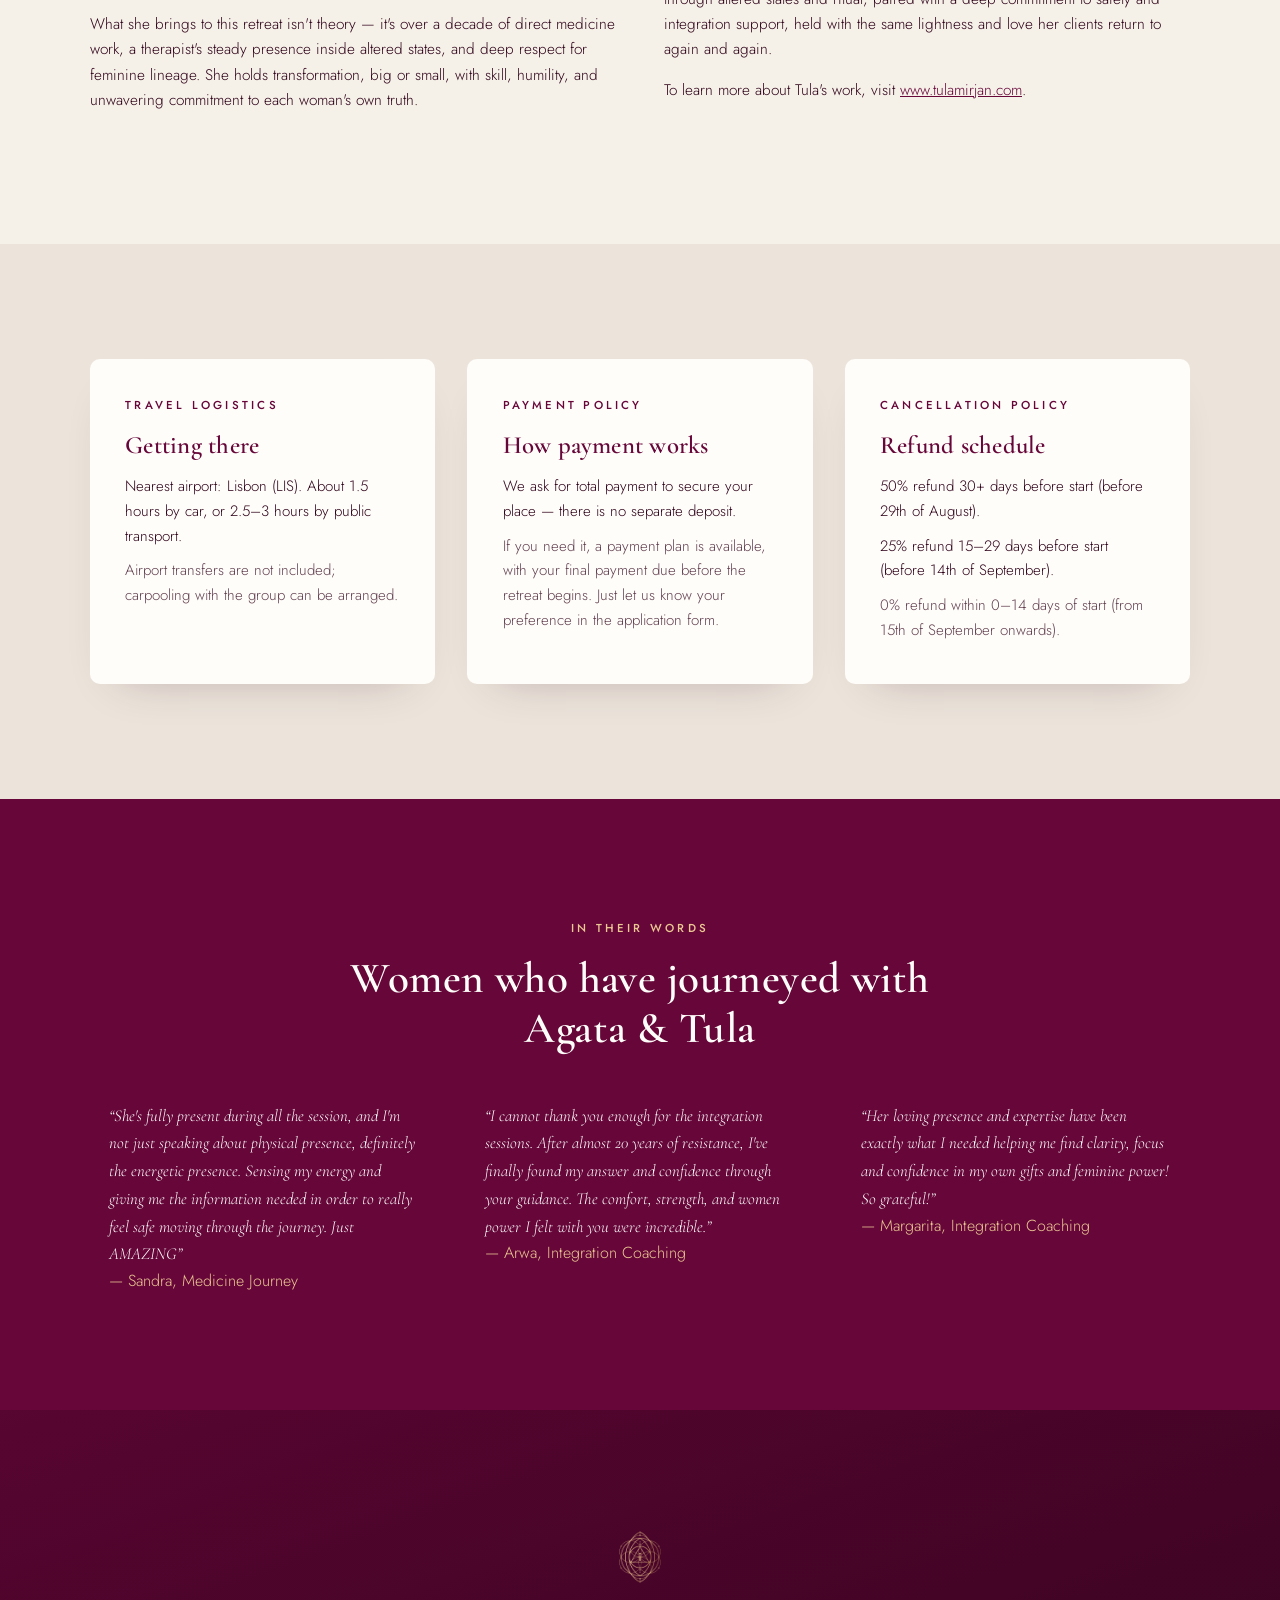
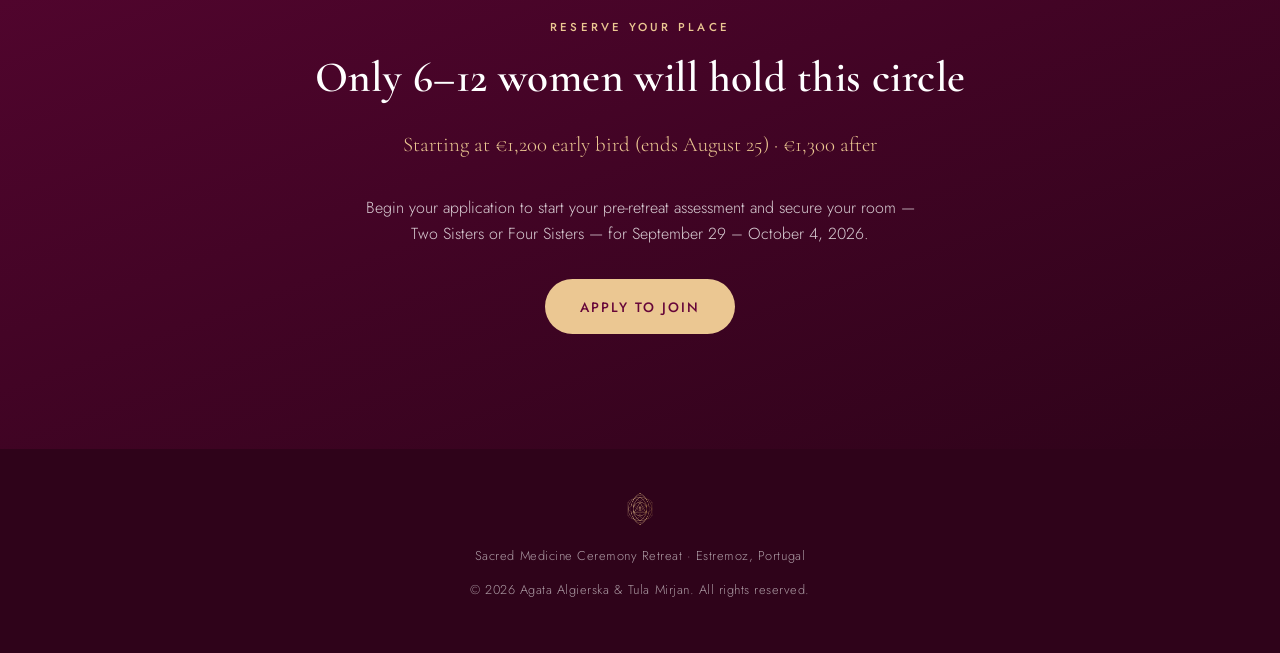
==== commit a54d05a2: "Add files via upload" ====
--- a/index.html
+++ b/index.html
@@ -6,7 +6,7 @@
 <meta name="viewport" content="width=device-width, initial-scale=1.0">
 <title>Tell Me, What Is It You Plan To Do With Your One Wild and Precious Life? — Sacred Medicine Ceremony Retreat</title>
 <meta name="description" content="A 6-day Sisterhood & Sacred Medicine Ceremony Retreat for women, September 29 – October 4, 2026 in Estremoz, Portugal. Guided by Agata Algierska & Tula Mirjan.">
-<link rel="icon" href="assets/images/logo-gold.png">
+<link rel="icon" href="assets/images/hero-main.jpg">
 <link rel="preconnect" href="https://fonts.googleapis.com">
 <link rel="preconnect" href="https://fonts.gstatic.com" crossorigin>
 <link href="https://fonts.googleapis.com/css2?family=Cormorant+Garamond:ital,wght@0,400;0,500;0,600;0,700;1,500;1,600&family=Jost:wght@300;400;500;600&display=swap" rel="stylesheet">
@@ -439,11 +439,17 @@
         <p class="muted">Airport transfers are not included; carpooling with the group can be arranged.</p>
       </div>
       <div class="box">
+        <span class="eyebrow">Payment Policy</span>
+        <h3>How payment works</h3>
+        <p>We ask for total payment to secure your place — there is no separate deposit.</p>
+        <p class="muted">If you need it, a payment plan is available, with your final payment due before the retreat begins. Just let us know your preference in the application form.</p>
+      </div>
+      <div class="box">
         <span class="eyebrow">Cancellation Policy</span>
-        <h3>Deposit refunds</h3>
-        <p>50% deposit refund 30+ days before start (before 29th of August).</p>
-        <p>25% deposit refund 15–29 days before start (before 14th of September).</p>
-        <p class="muted">0% deposit refund within 0–14 days of start (from 15th of September onwards).</p>
+        <h3>Refund schedule</h3>
+        <p>50% refund 30+ days before start (before 29th of August).</p>
+        <p>25% refund 15–29 days before start (before 14th of September).</p>
+        <p class="muted">0% refund within 0–14 days of start (from 15th of September onwards).</p>
       </div>
     </div>
   </div>
--- a/assets/css/style.css
+++ b/assets/css/style.css
@@ -556,7 +556,7 @@
 /* ---------- Travel / Cancellation ---------- */
 #practical{ background: var(--cream); }
 .practical-grid{
-  display:grid; grid-template-columns: 1fr 1fr; gap: var(--gap);
+  display:grid; grid-template-columns: repeat(3, 1fr); gap: clamp(1.25rem, 2.5vw, 2rem);
 }
 .practical-grid .box{
   background: var(--white); padding: 2rem 2.2rem; border-radius:10px;
@@ -564,7 +564,8 @@
 }
 .practical-grid h3{ color: var(--wine-deep); }
 .practical-grid p{ font-size: 0.94rem; margin-bottom: 0.6rem; }
-@media (max-width: 780px){ .practical-grid{ grid-template-columns: 1fr; } }
+@media (max-width: 980px){ .practical-grid{ grid-template-columns: 1fr 1fr; } }
+@media (max-width: 620px){ .practical-grid{ grid-template-columns: 1fr; } }
 
 /* ---------- Final CTA ---------- */
 #book{
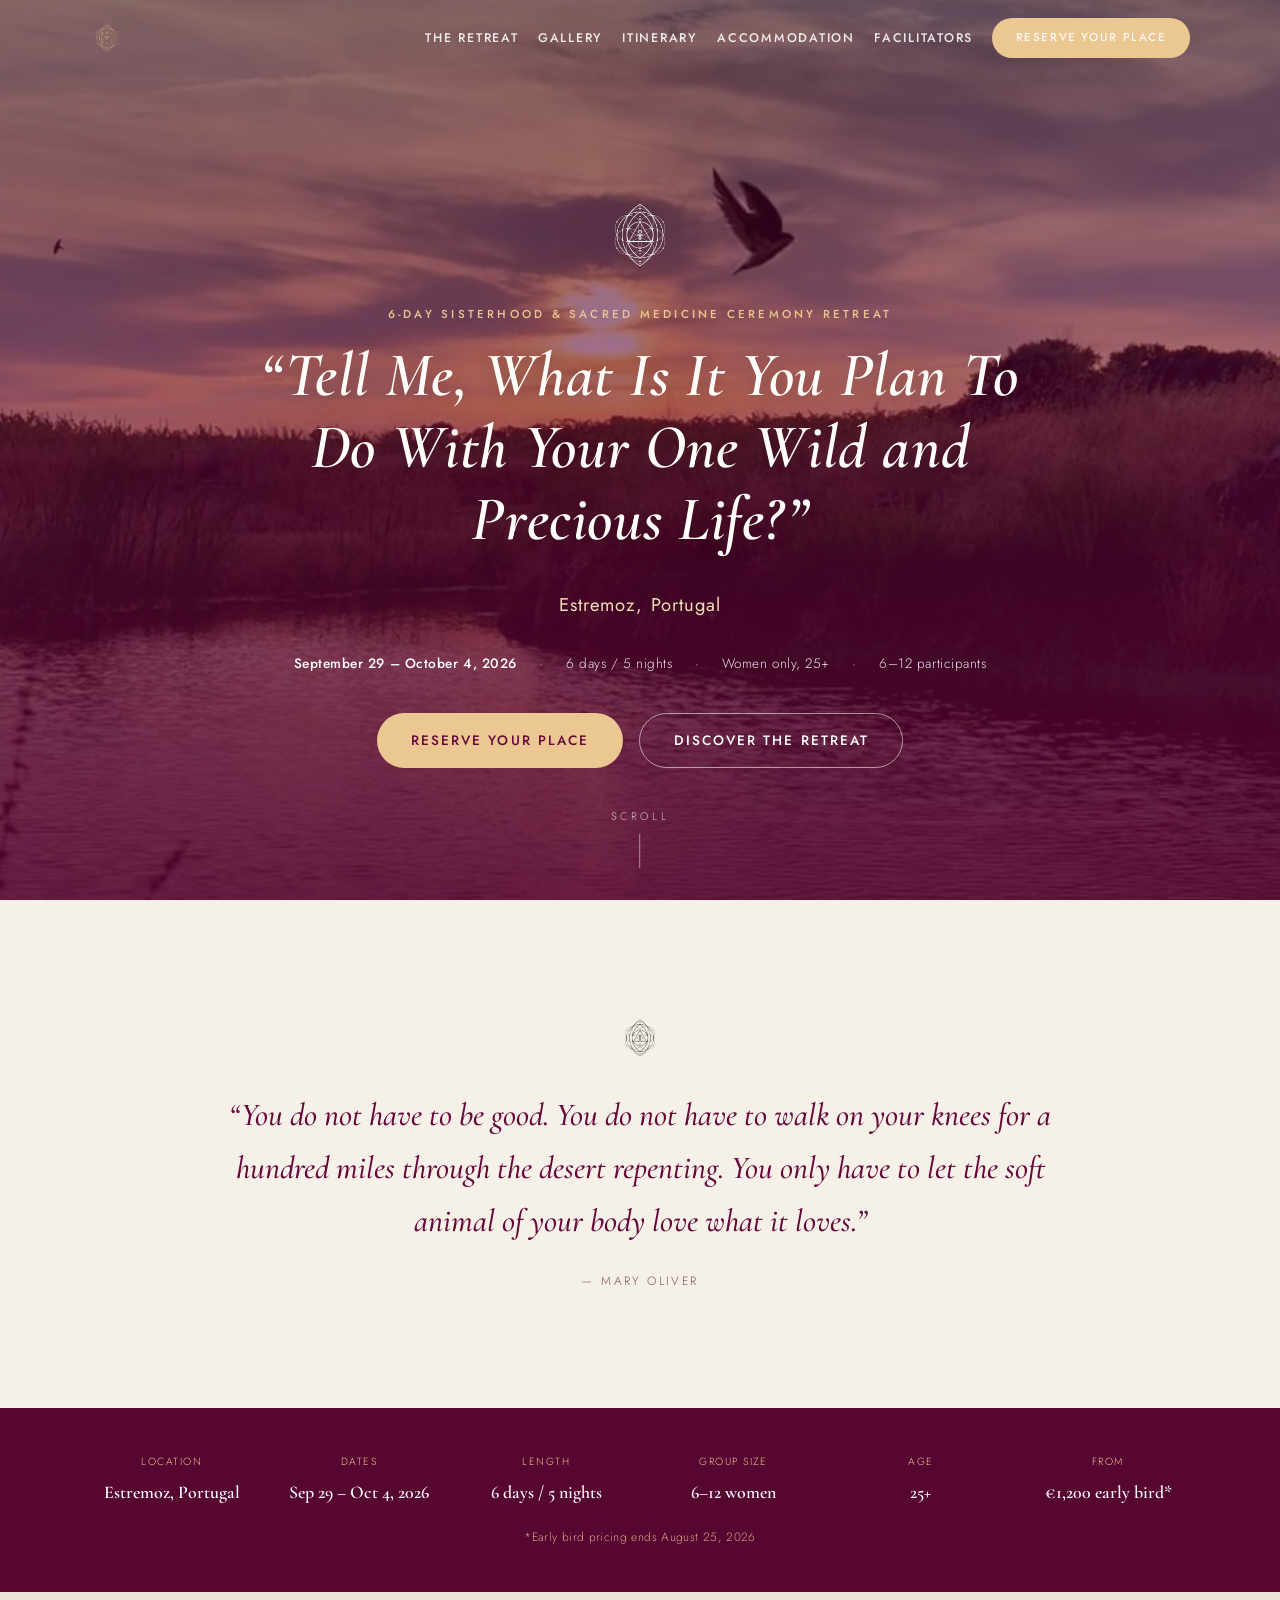
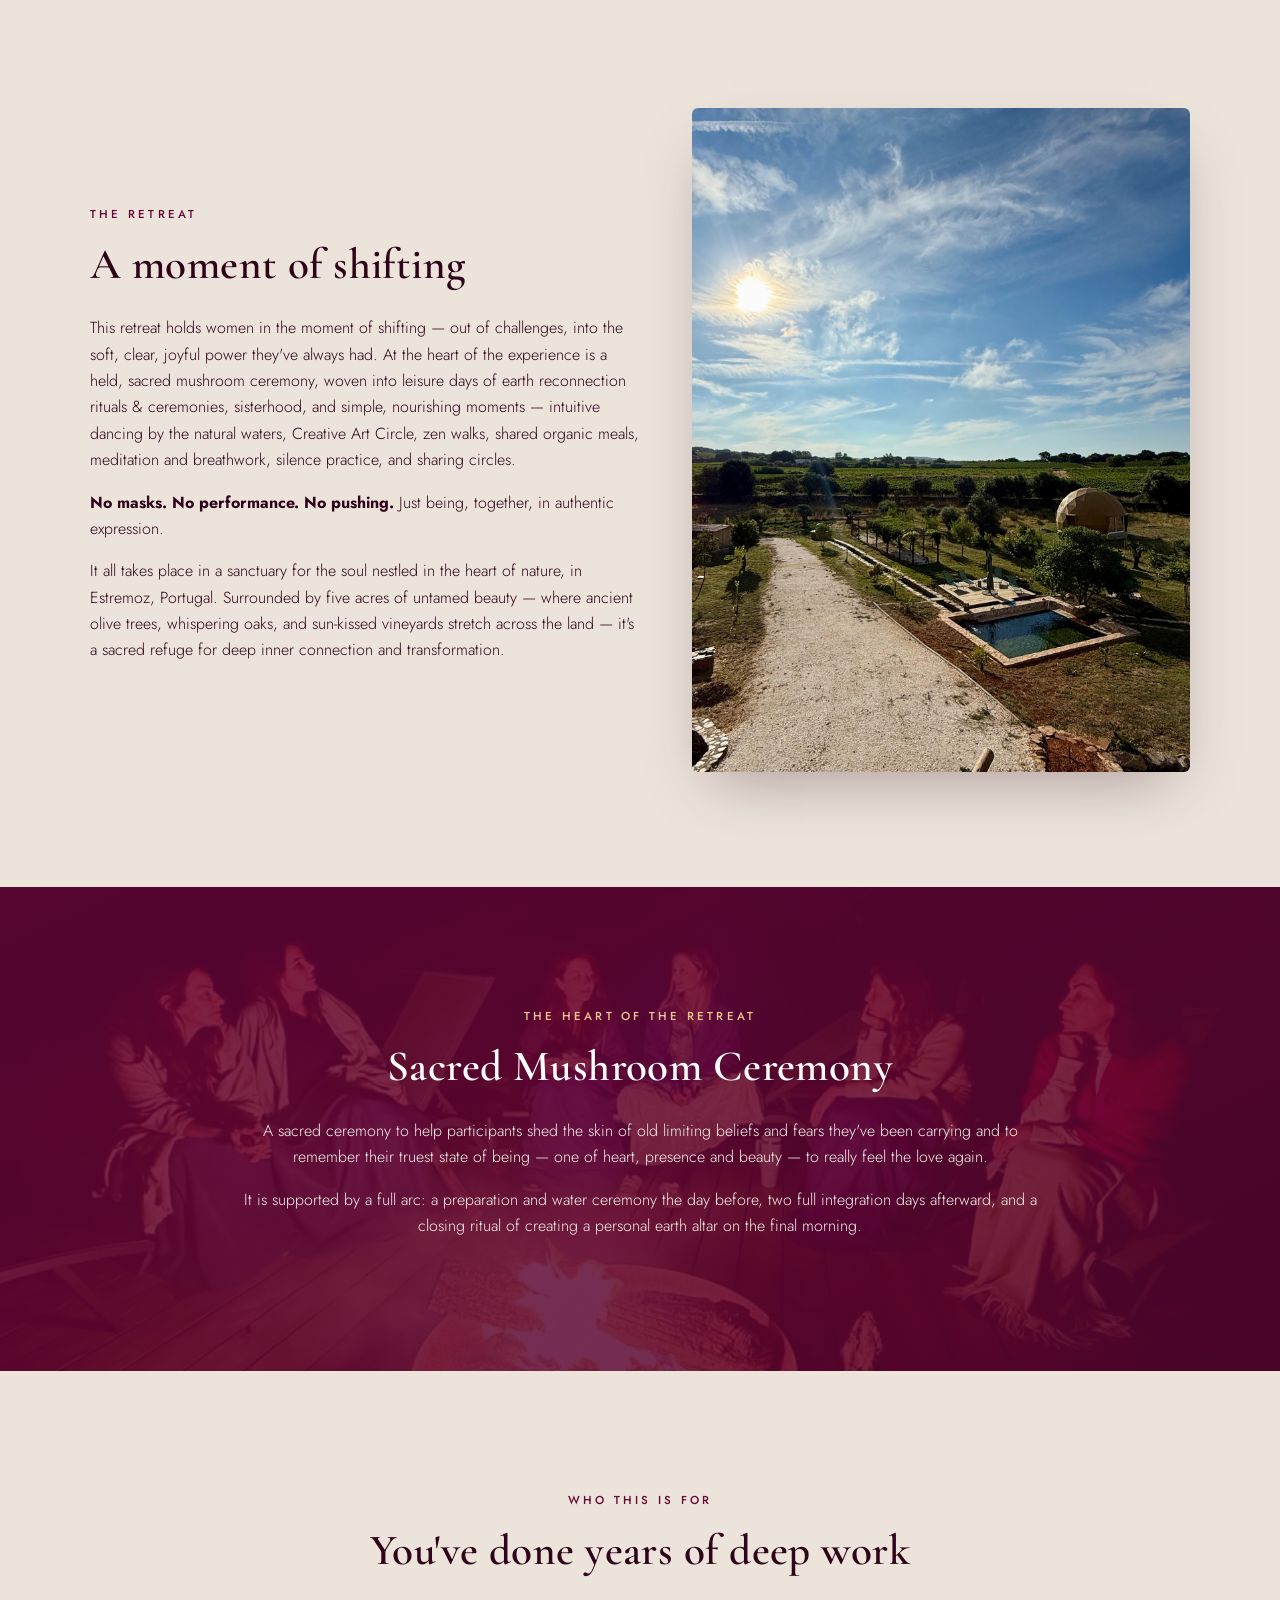
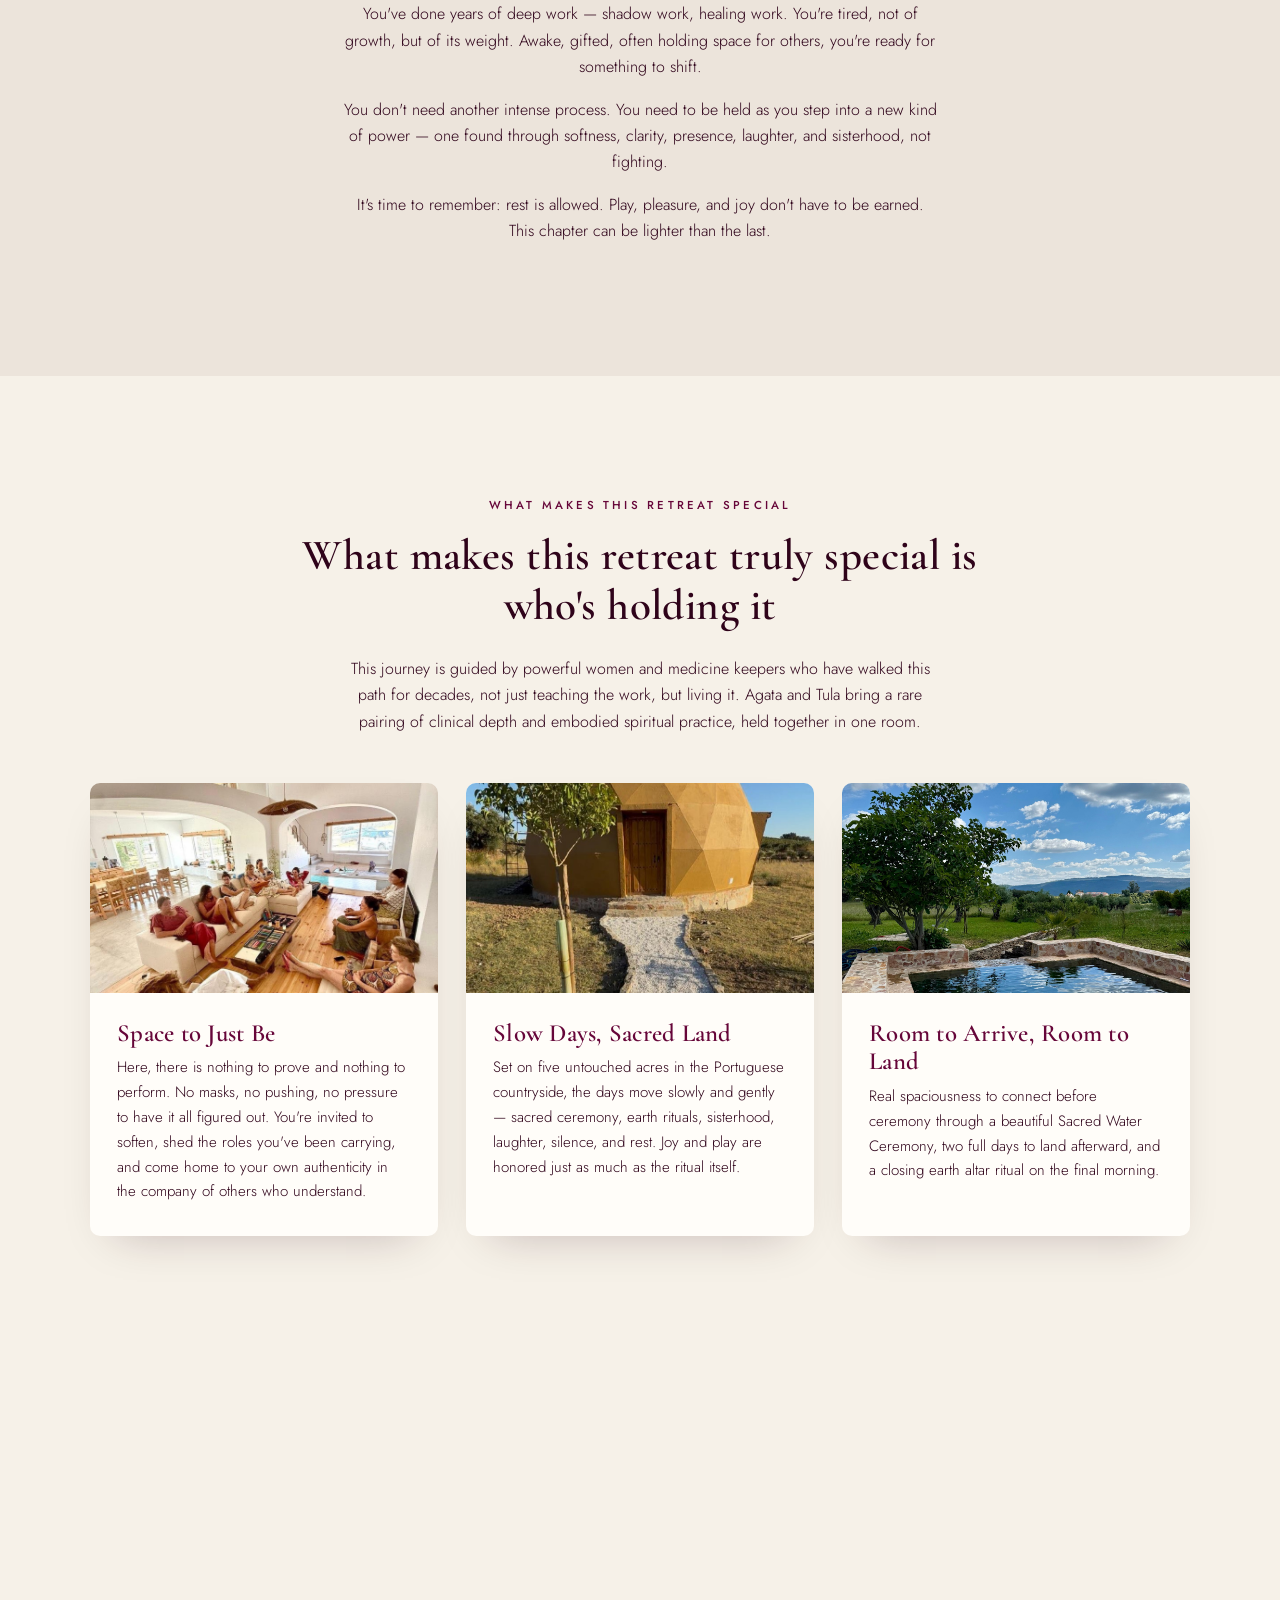
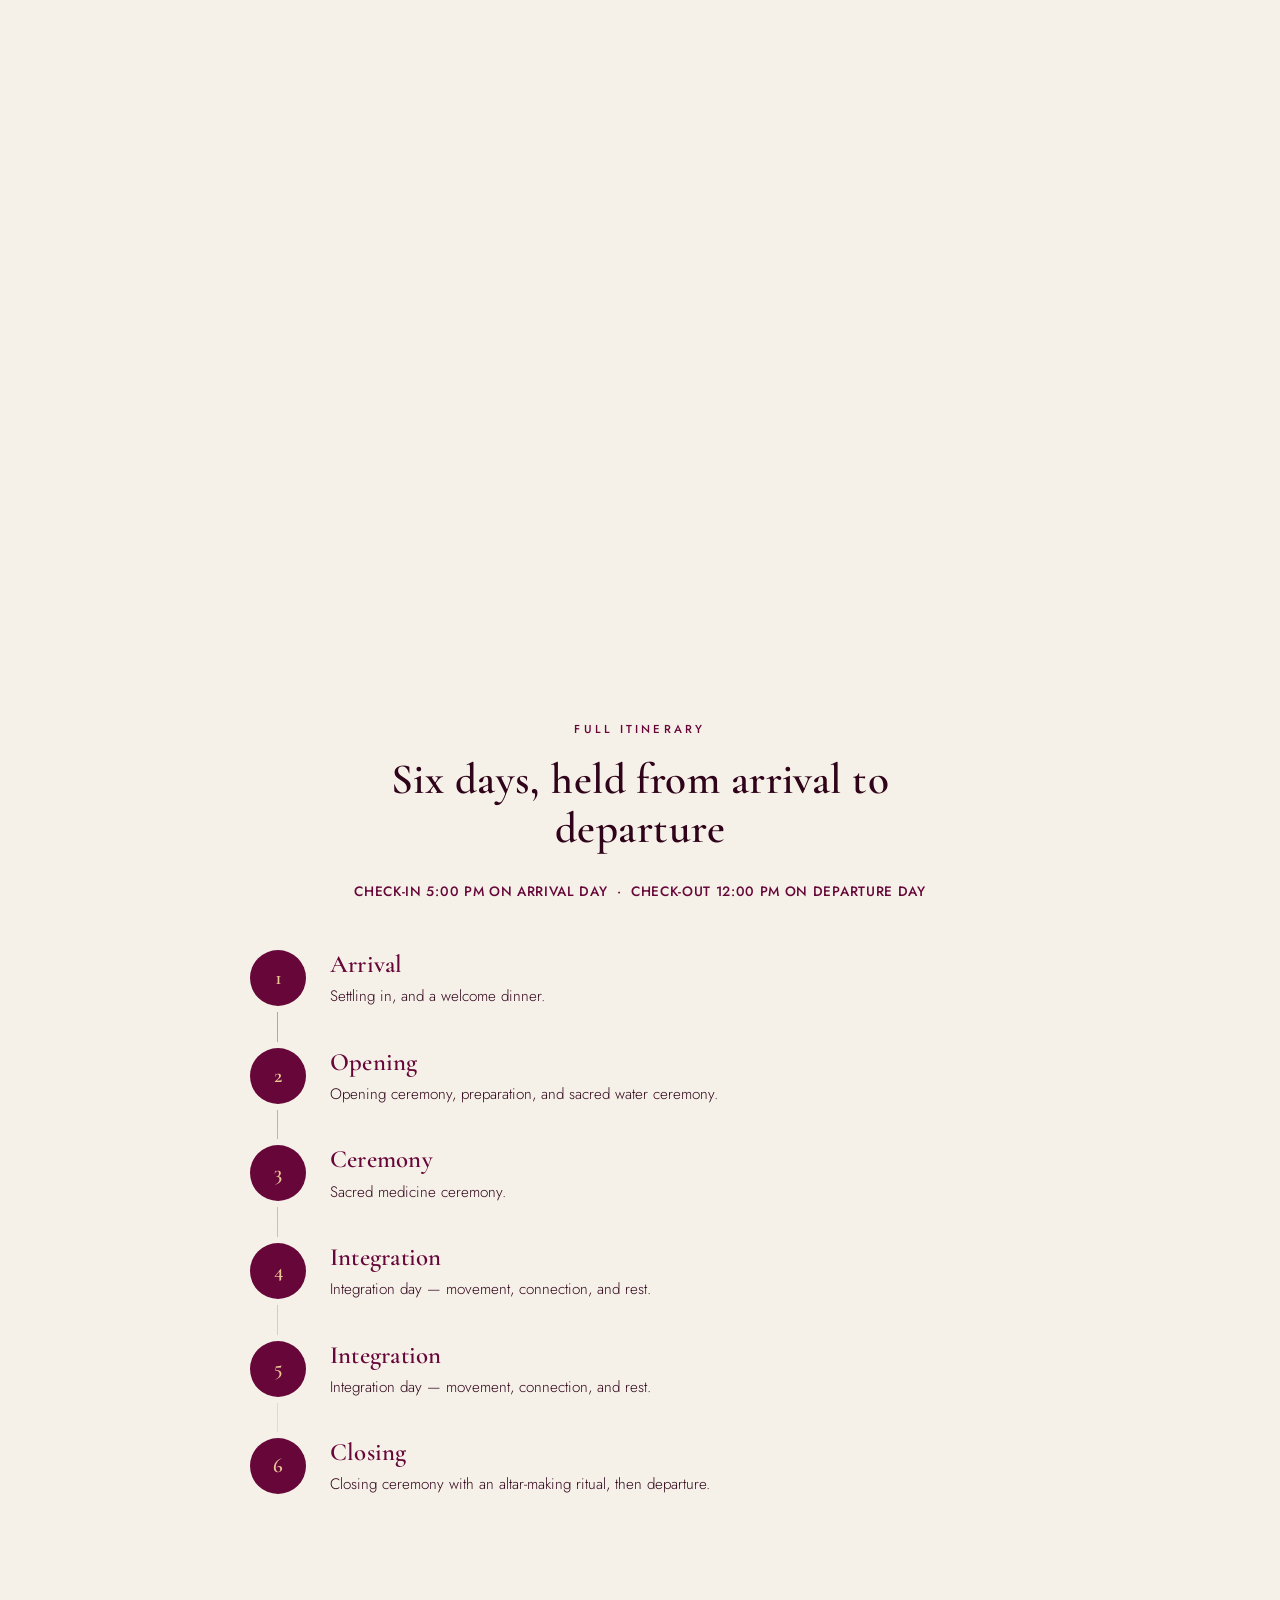
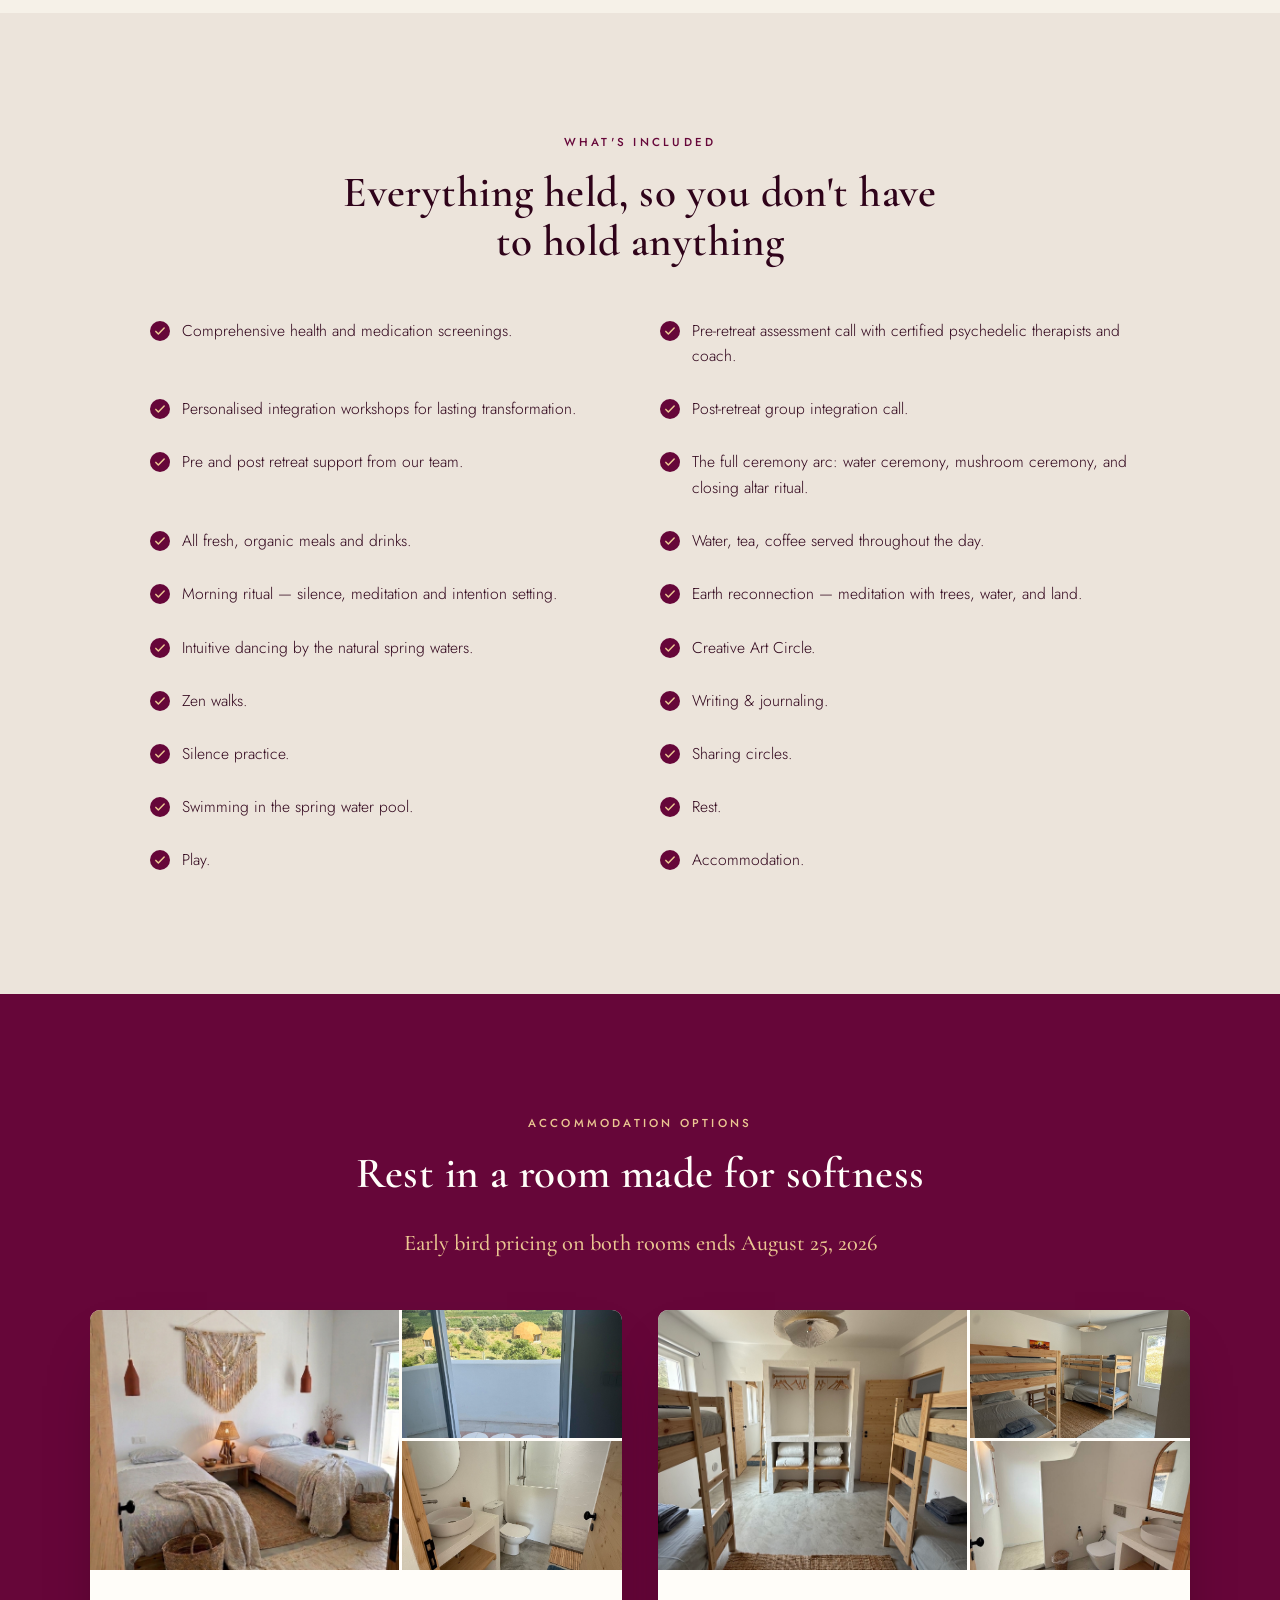
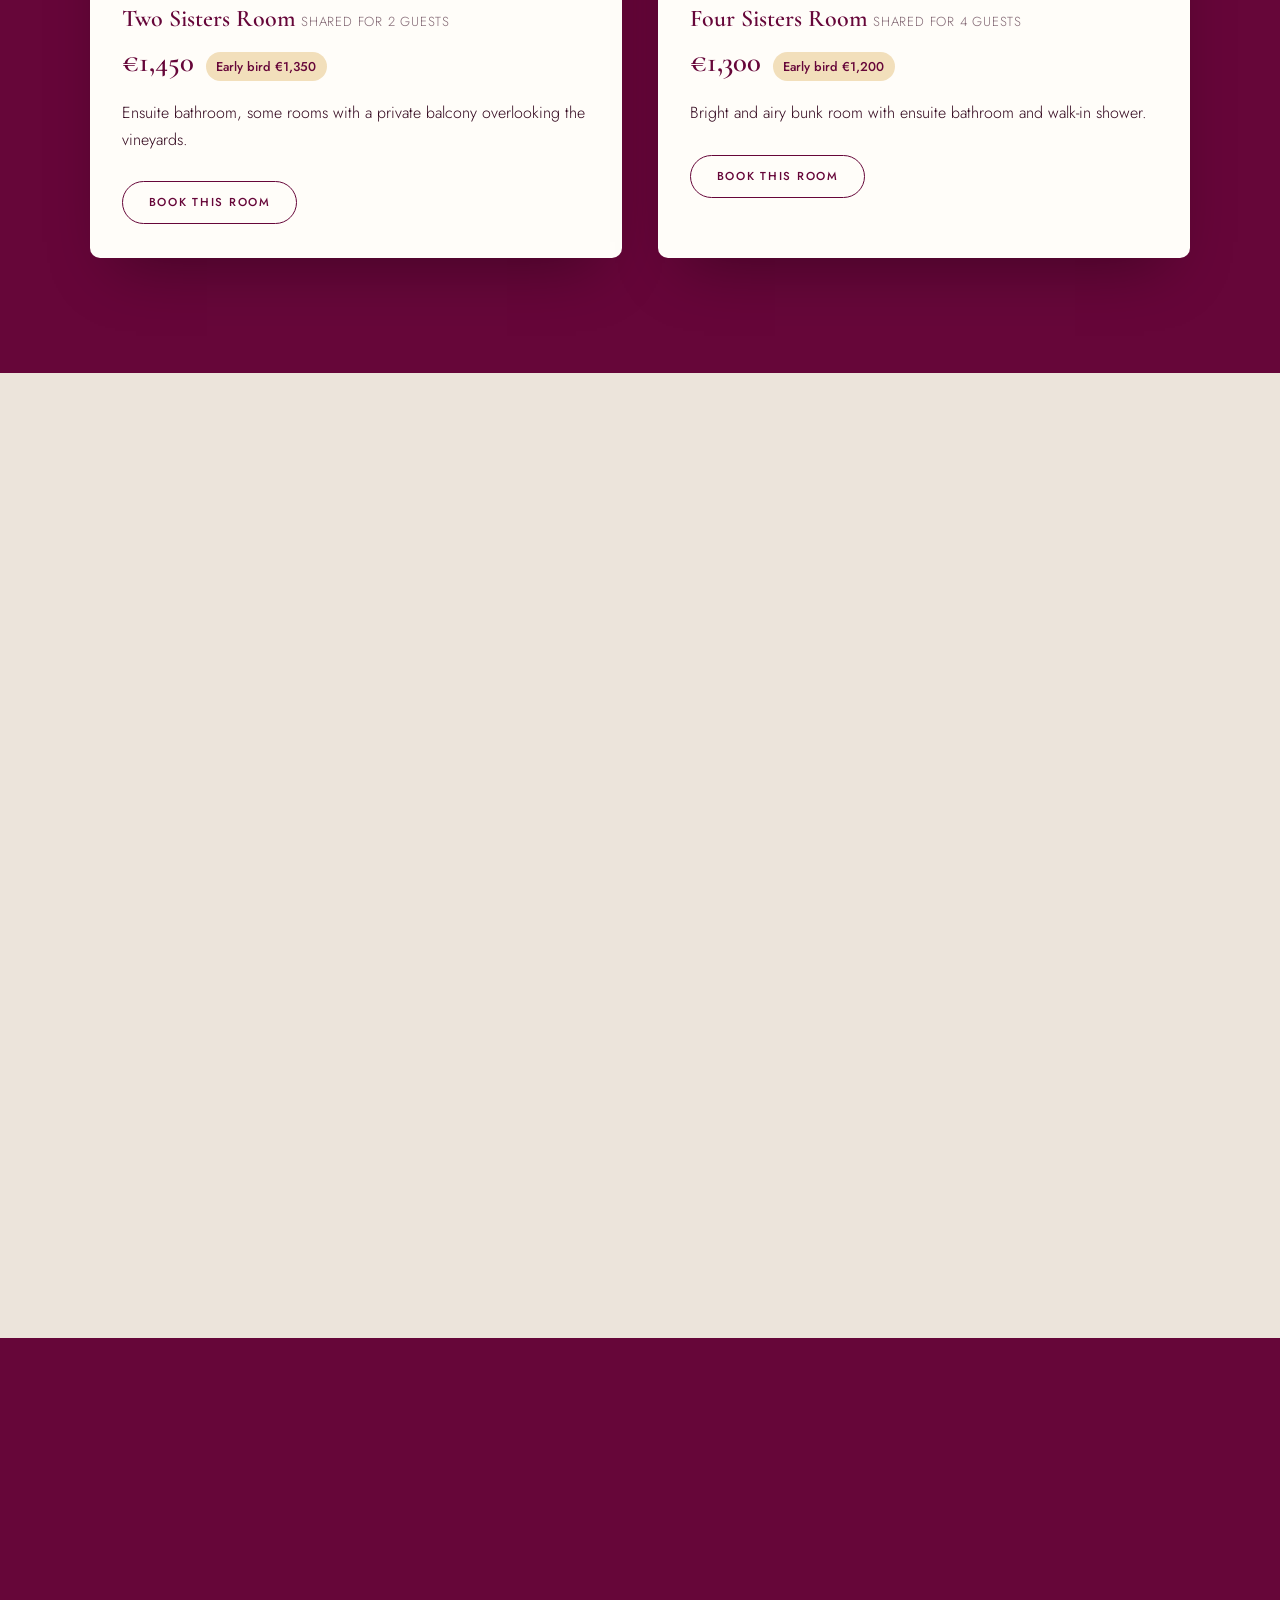
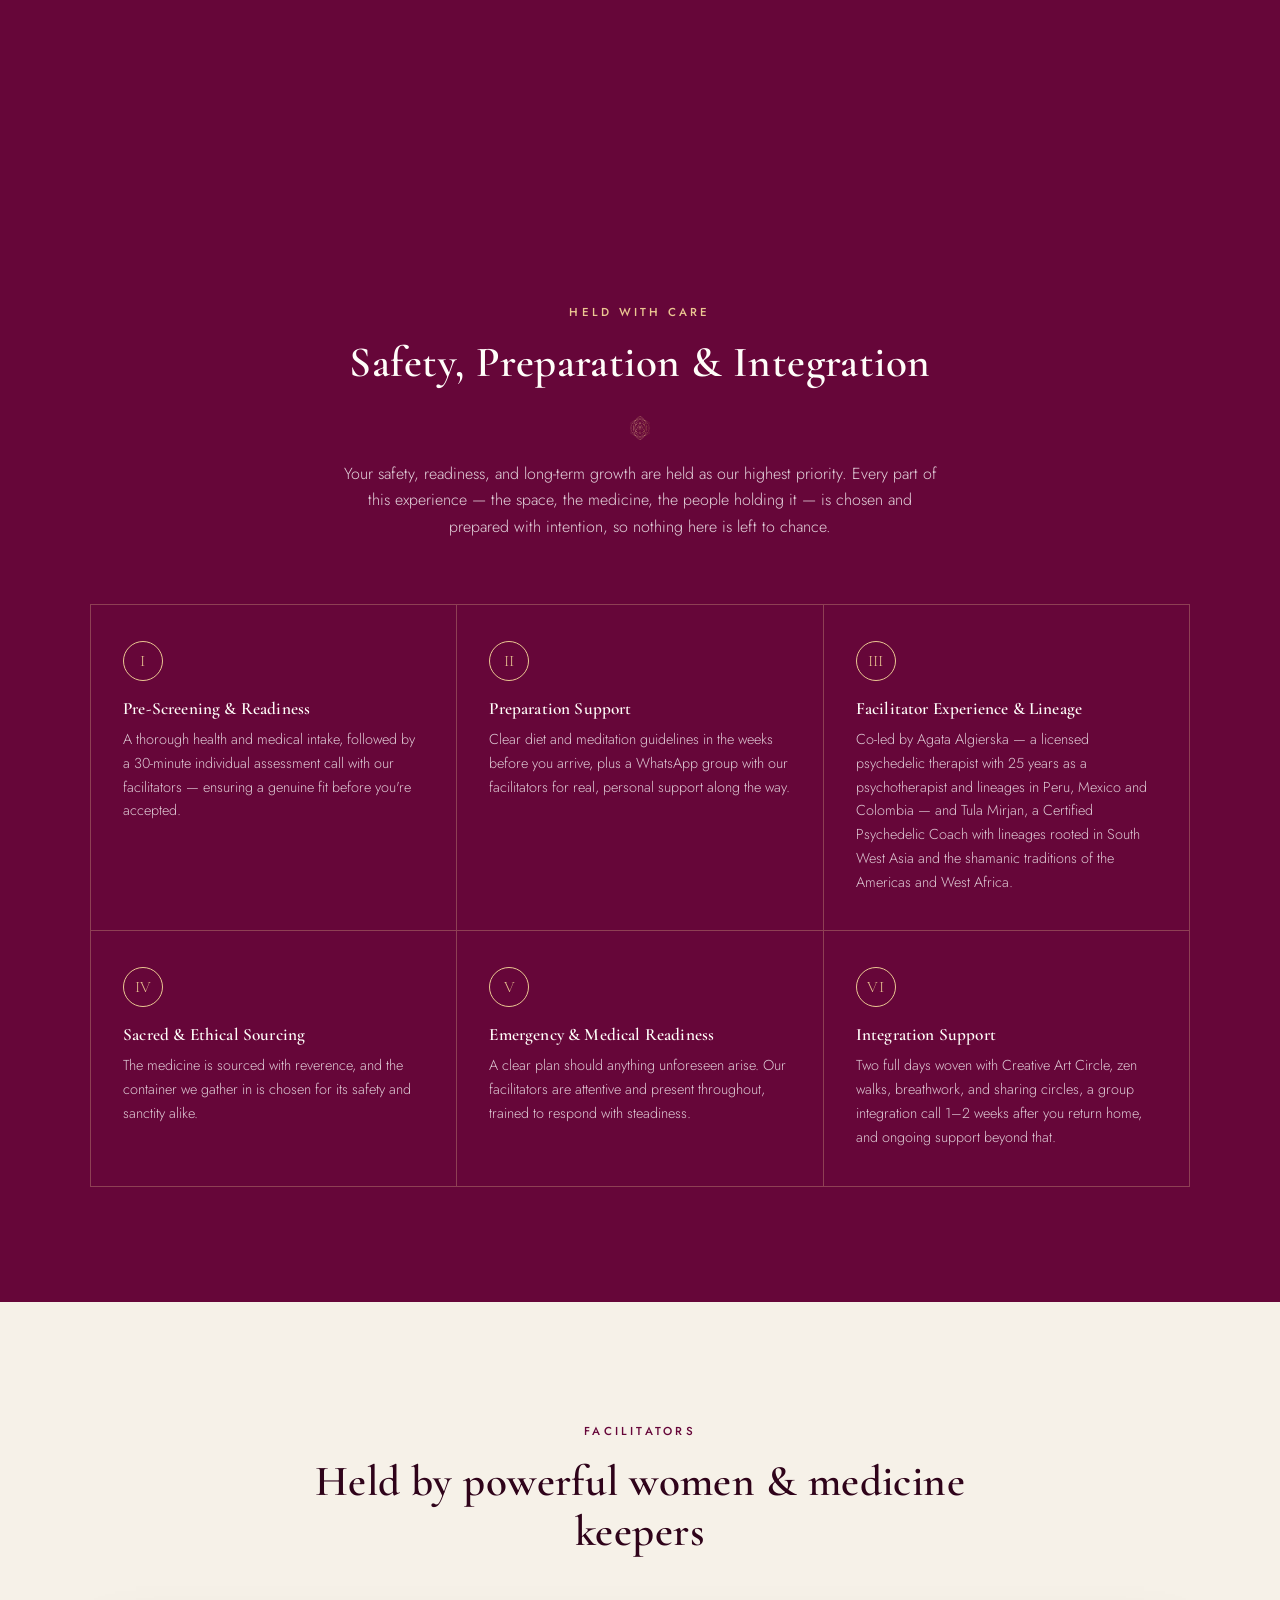
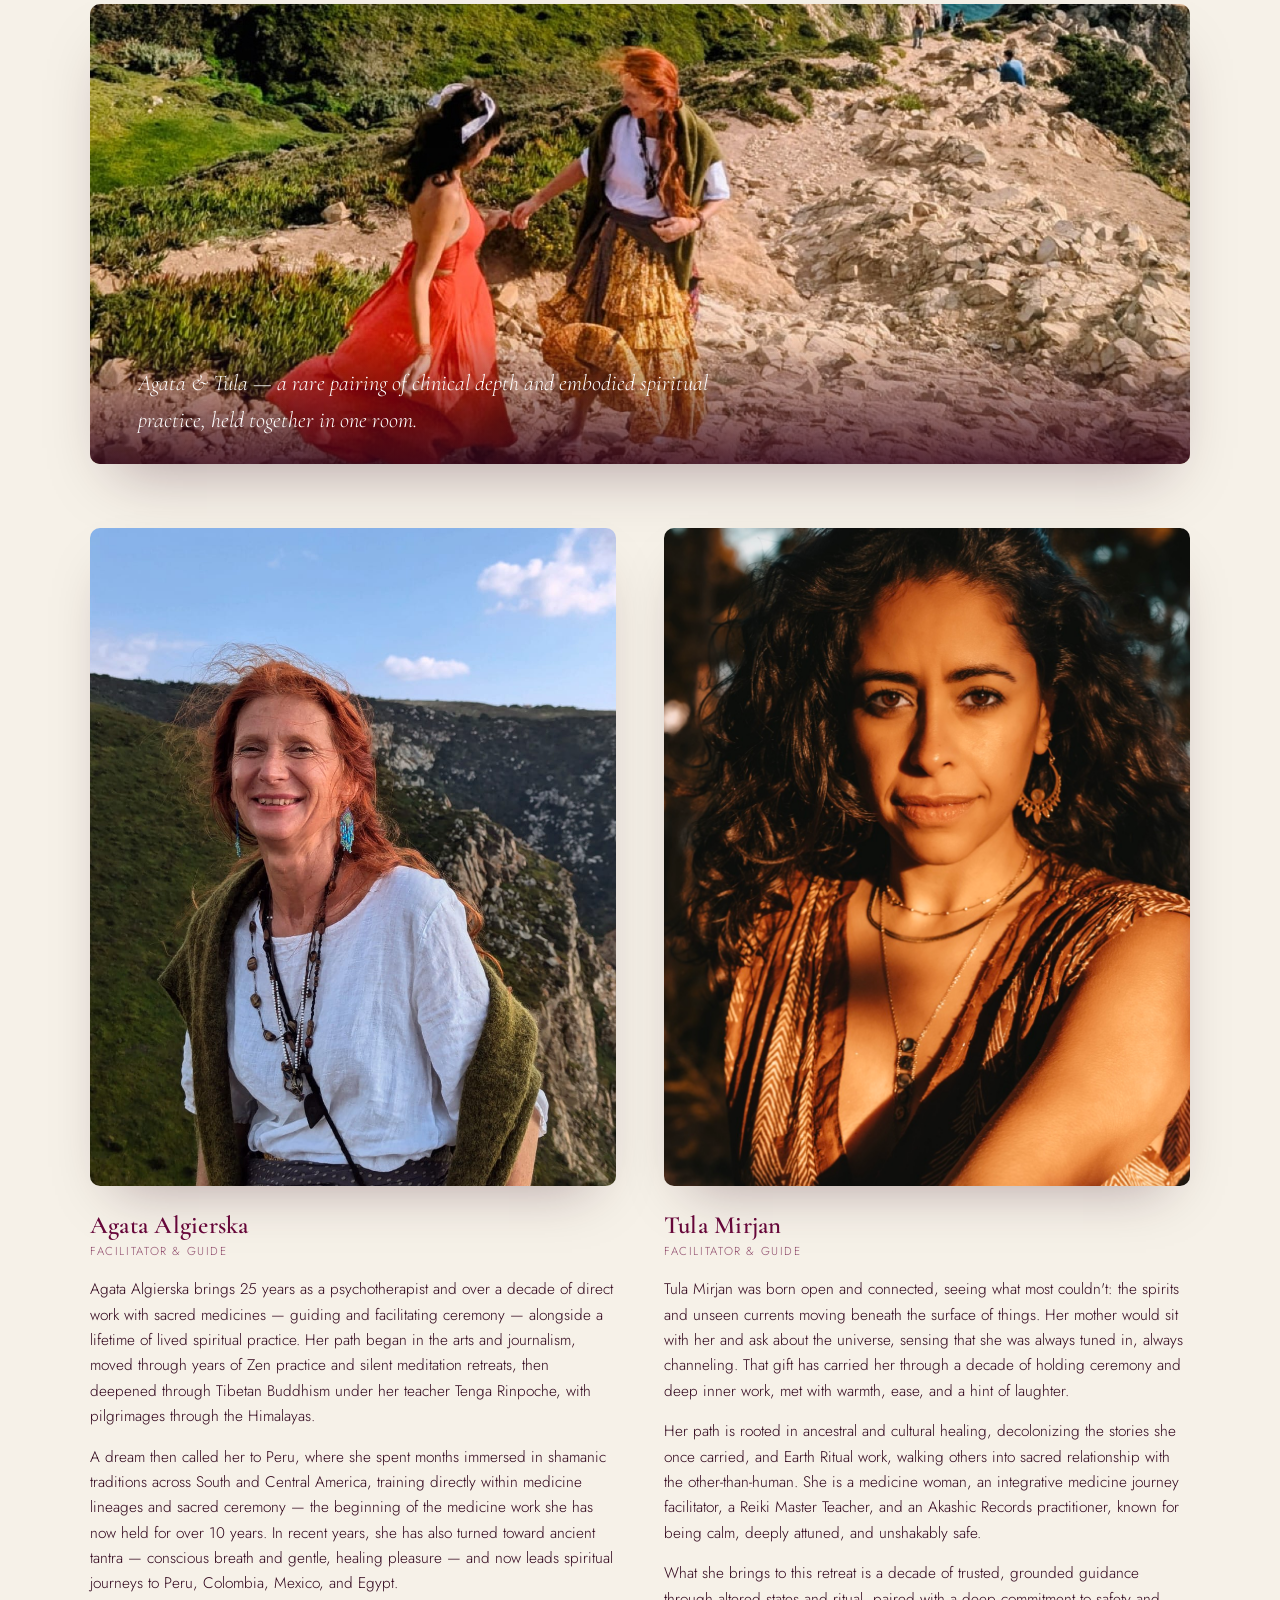
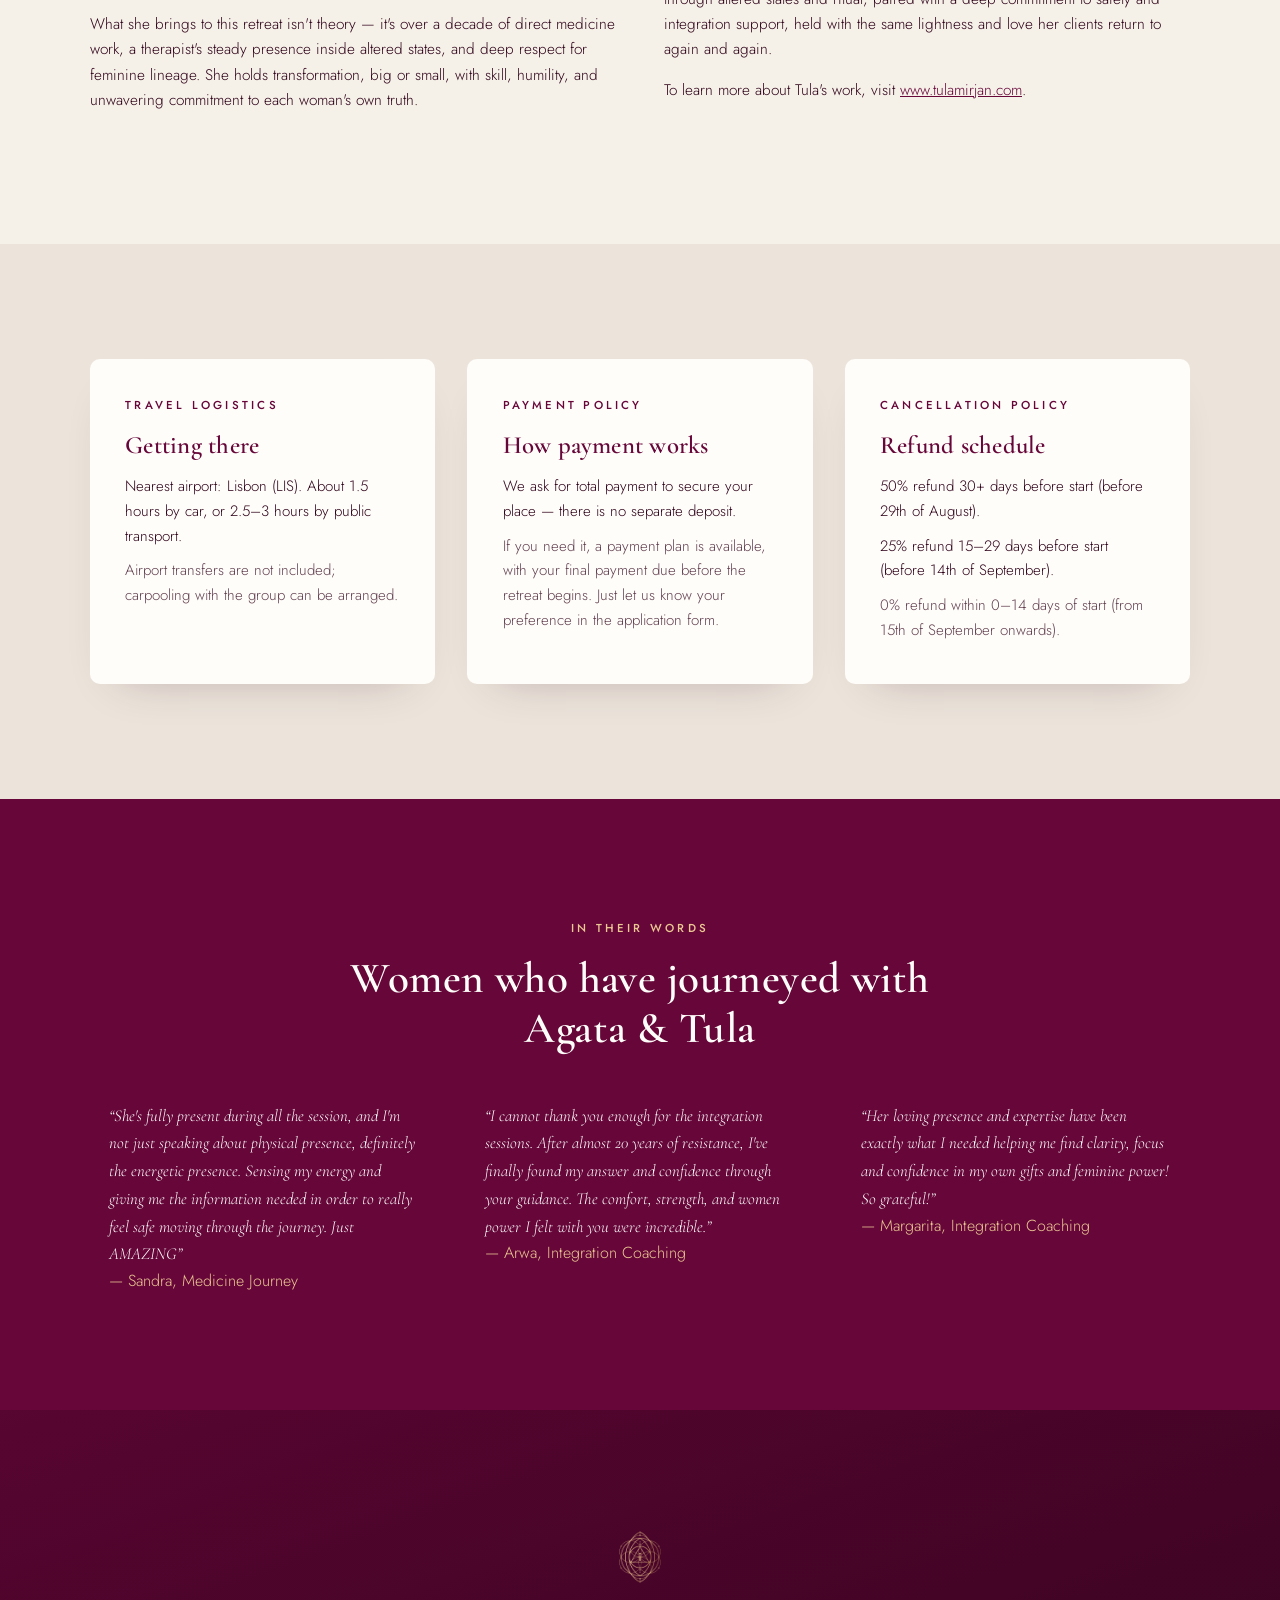
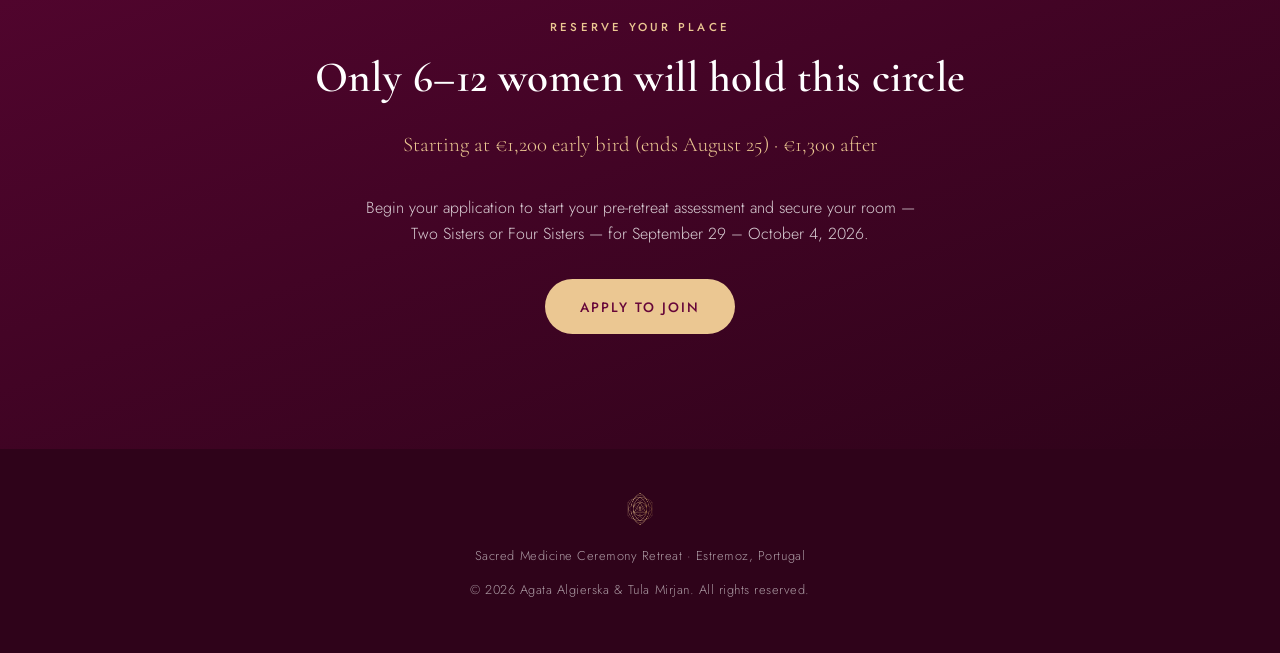
==== commit ed16b611: "Add files via upload" ====
--- a/index.html
+++ b/index.html
@@ -329,7 +329,6 @@
           <span class="tag">Diabetic-friendly</span>
           <span class="tag">Egg-free</span>
           <span class="tag">Gluten-free</span>
-          <span class="tag">Halal</span>
           <span class="tag">Nut-allergy-friendly</span>
           <span class="tag">Sugar-conscious</span>
           <span class="tag">Vegan</span>
--- a/assets/css/style.css
+++ b/assets/css/style.css
@@ -611,3 +611,6 @@
   #hero .content{ padding-top: 6.5rem; padding-bottom: 2rem; }
   .scroll-cue{ display:none; }
 }
+@media (max-height: 760px){
+  .scroll-cue{ display:none; }
+}
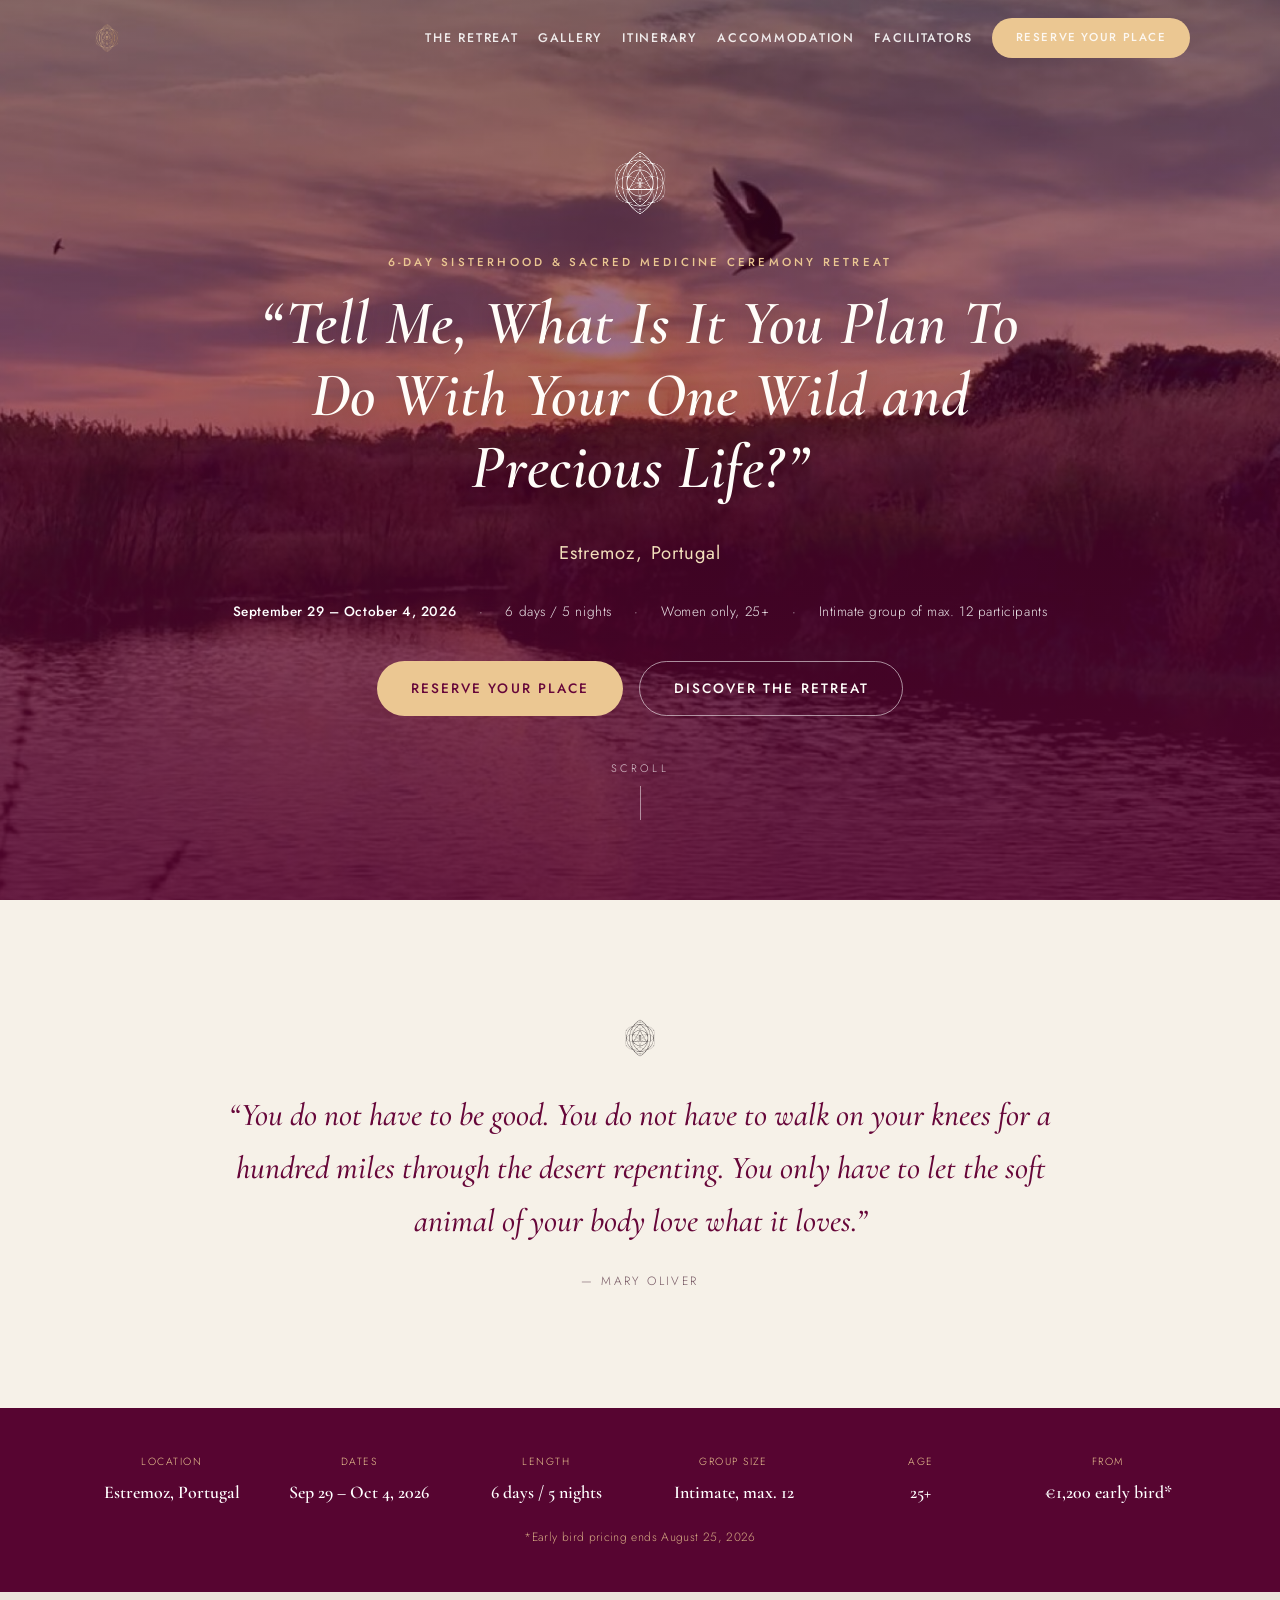
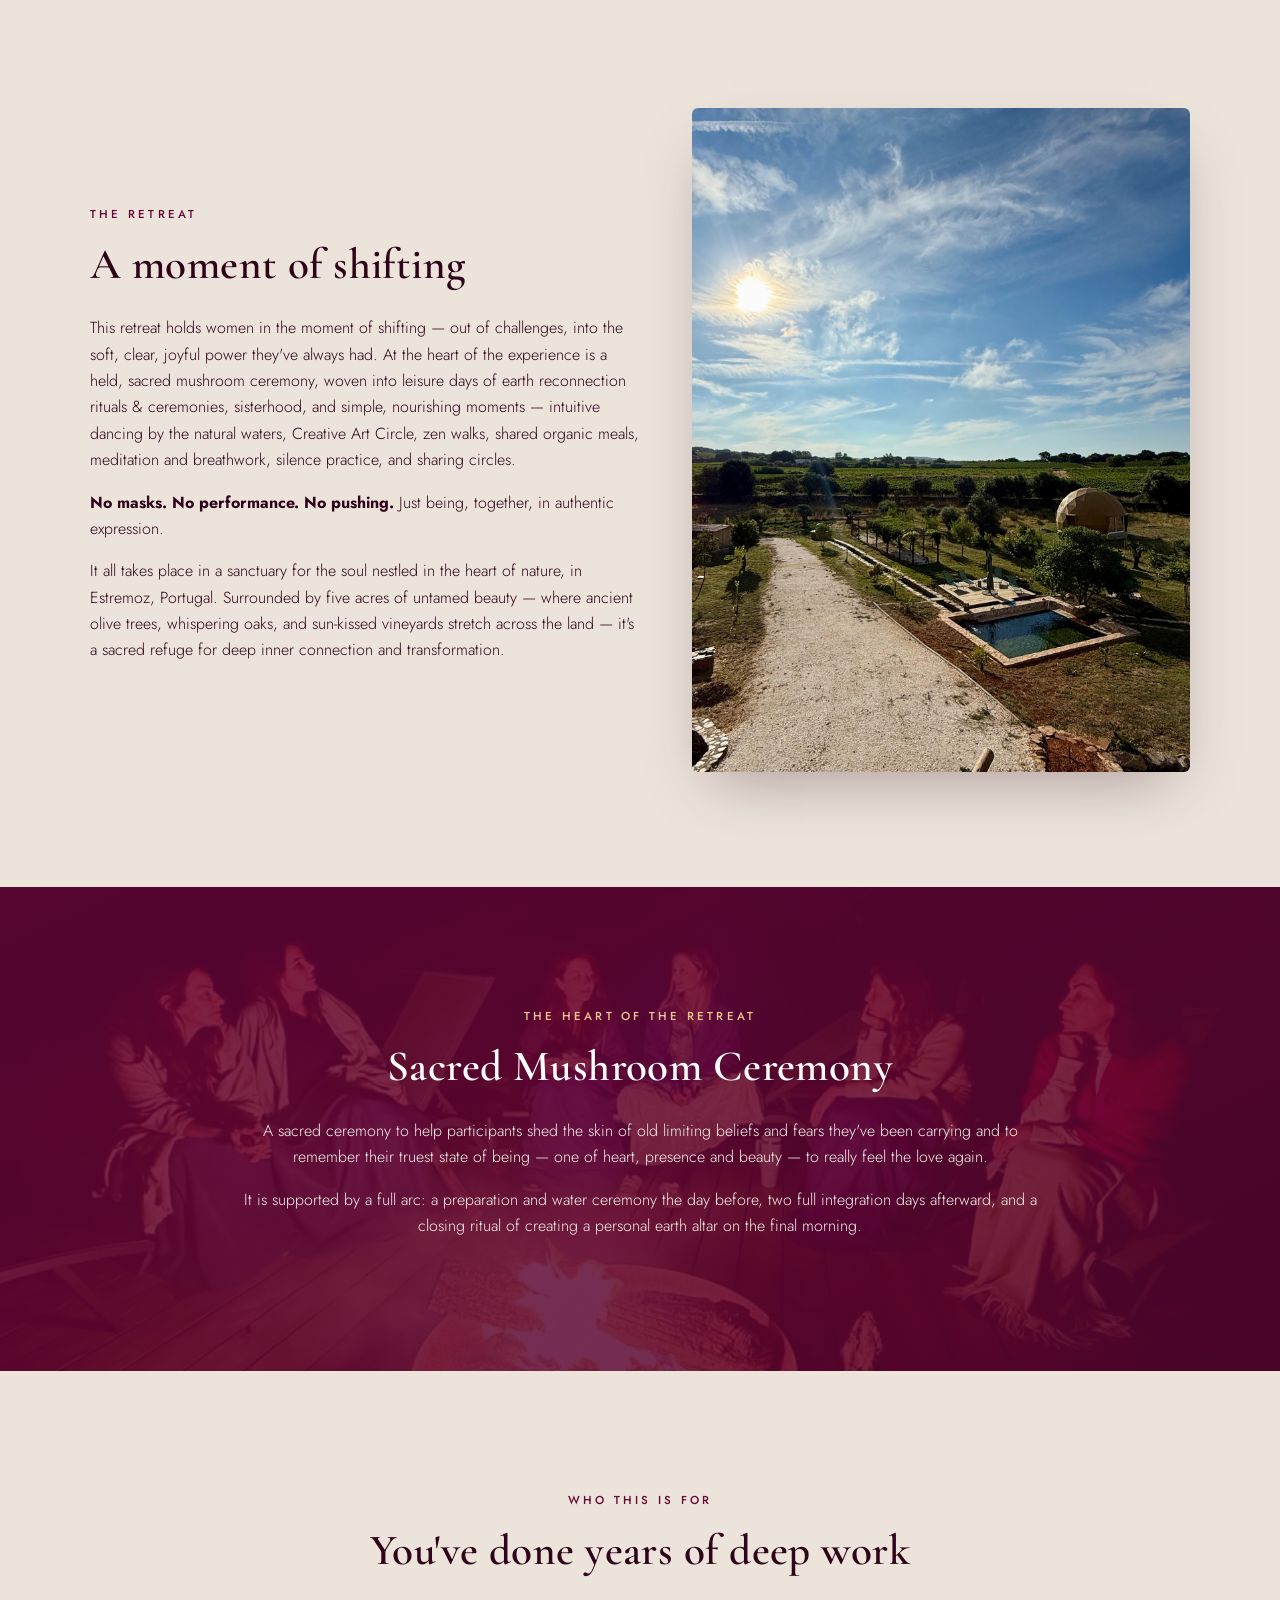
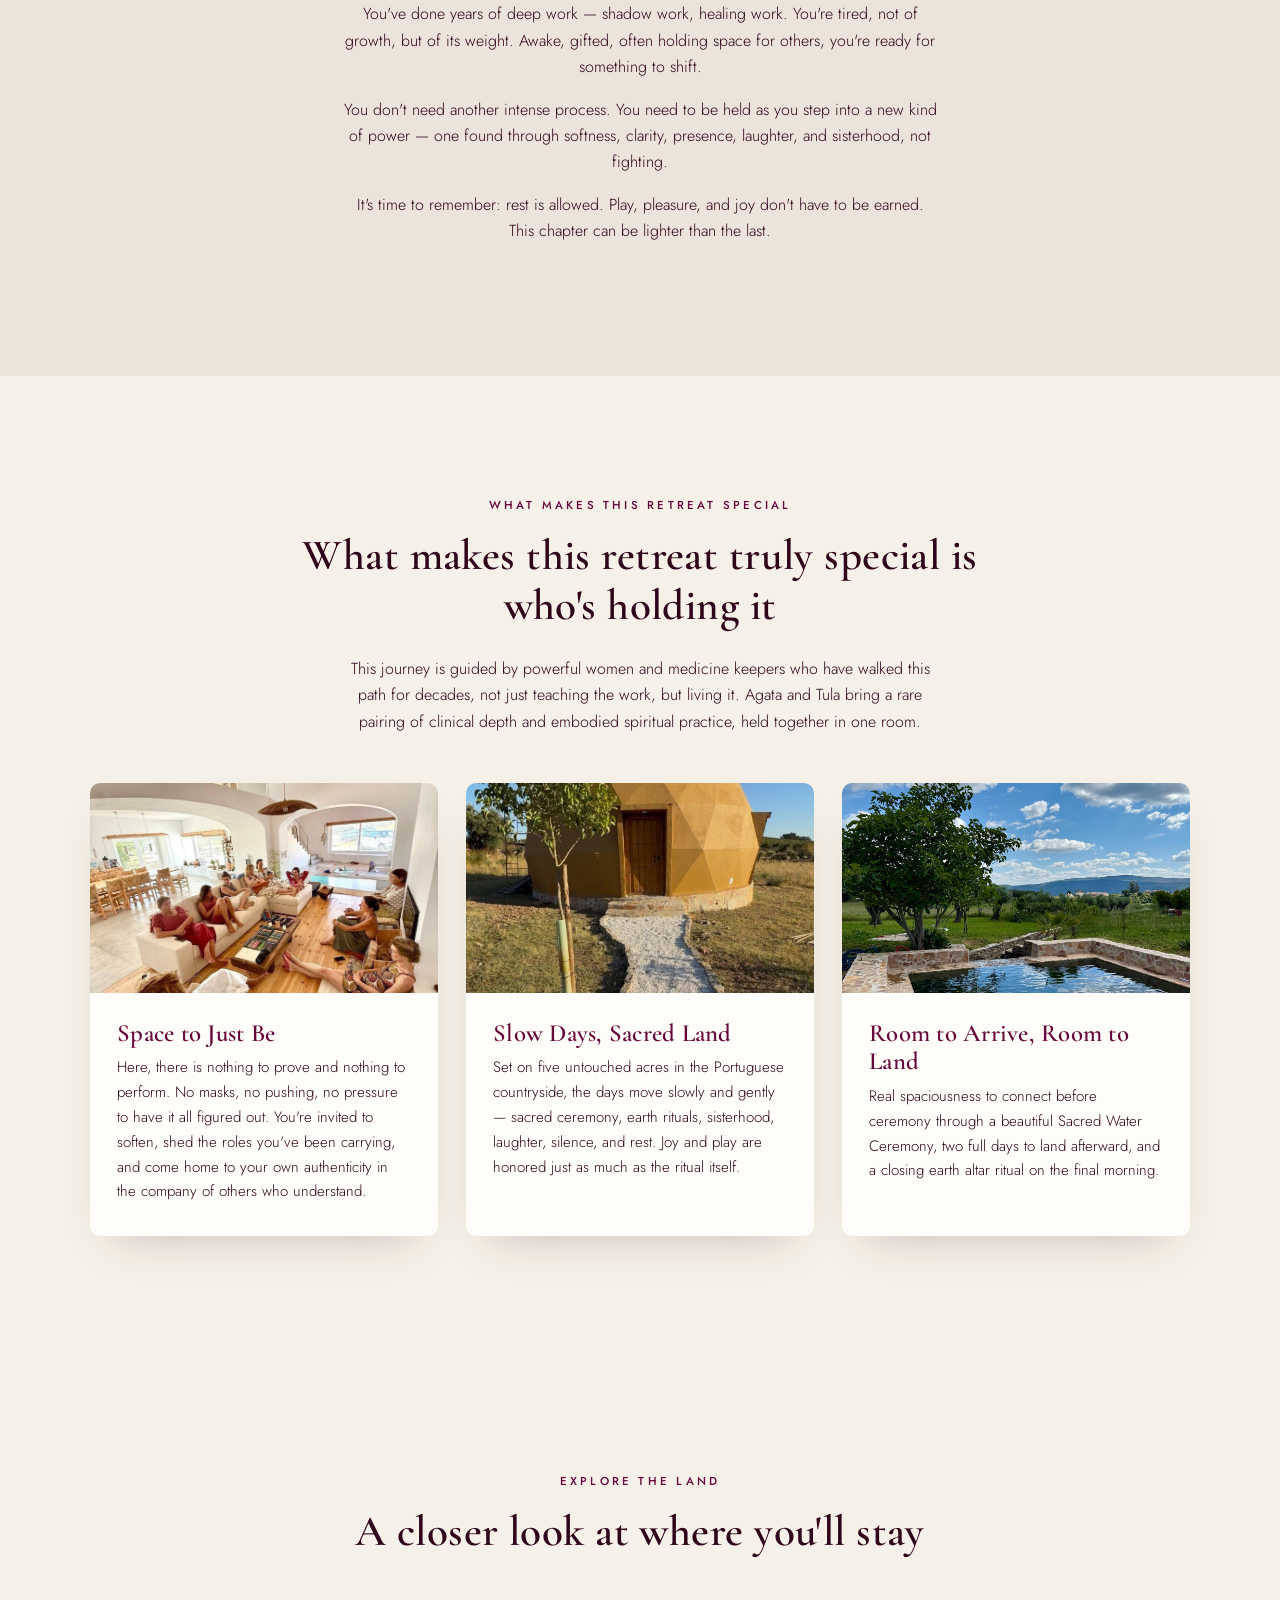
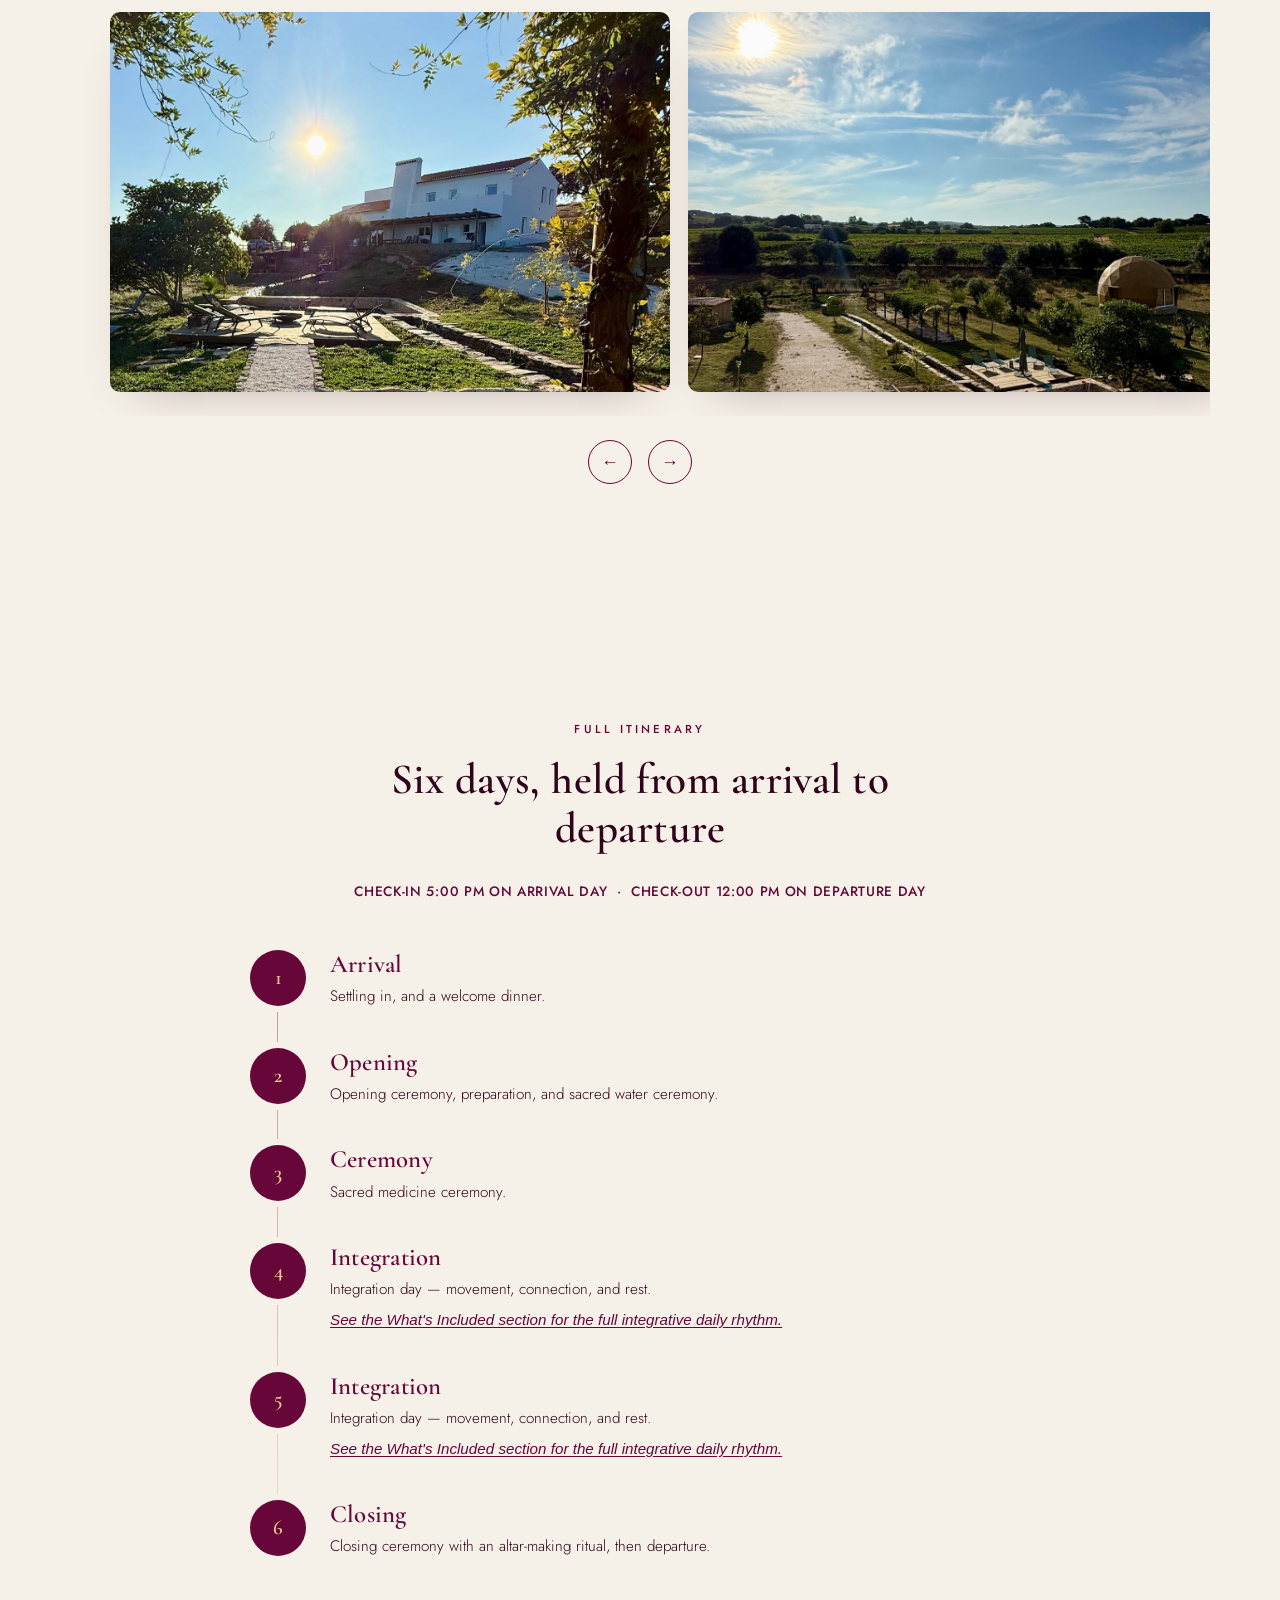
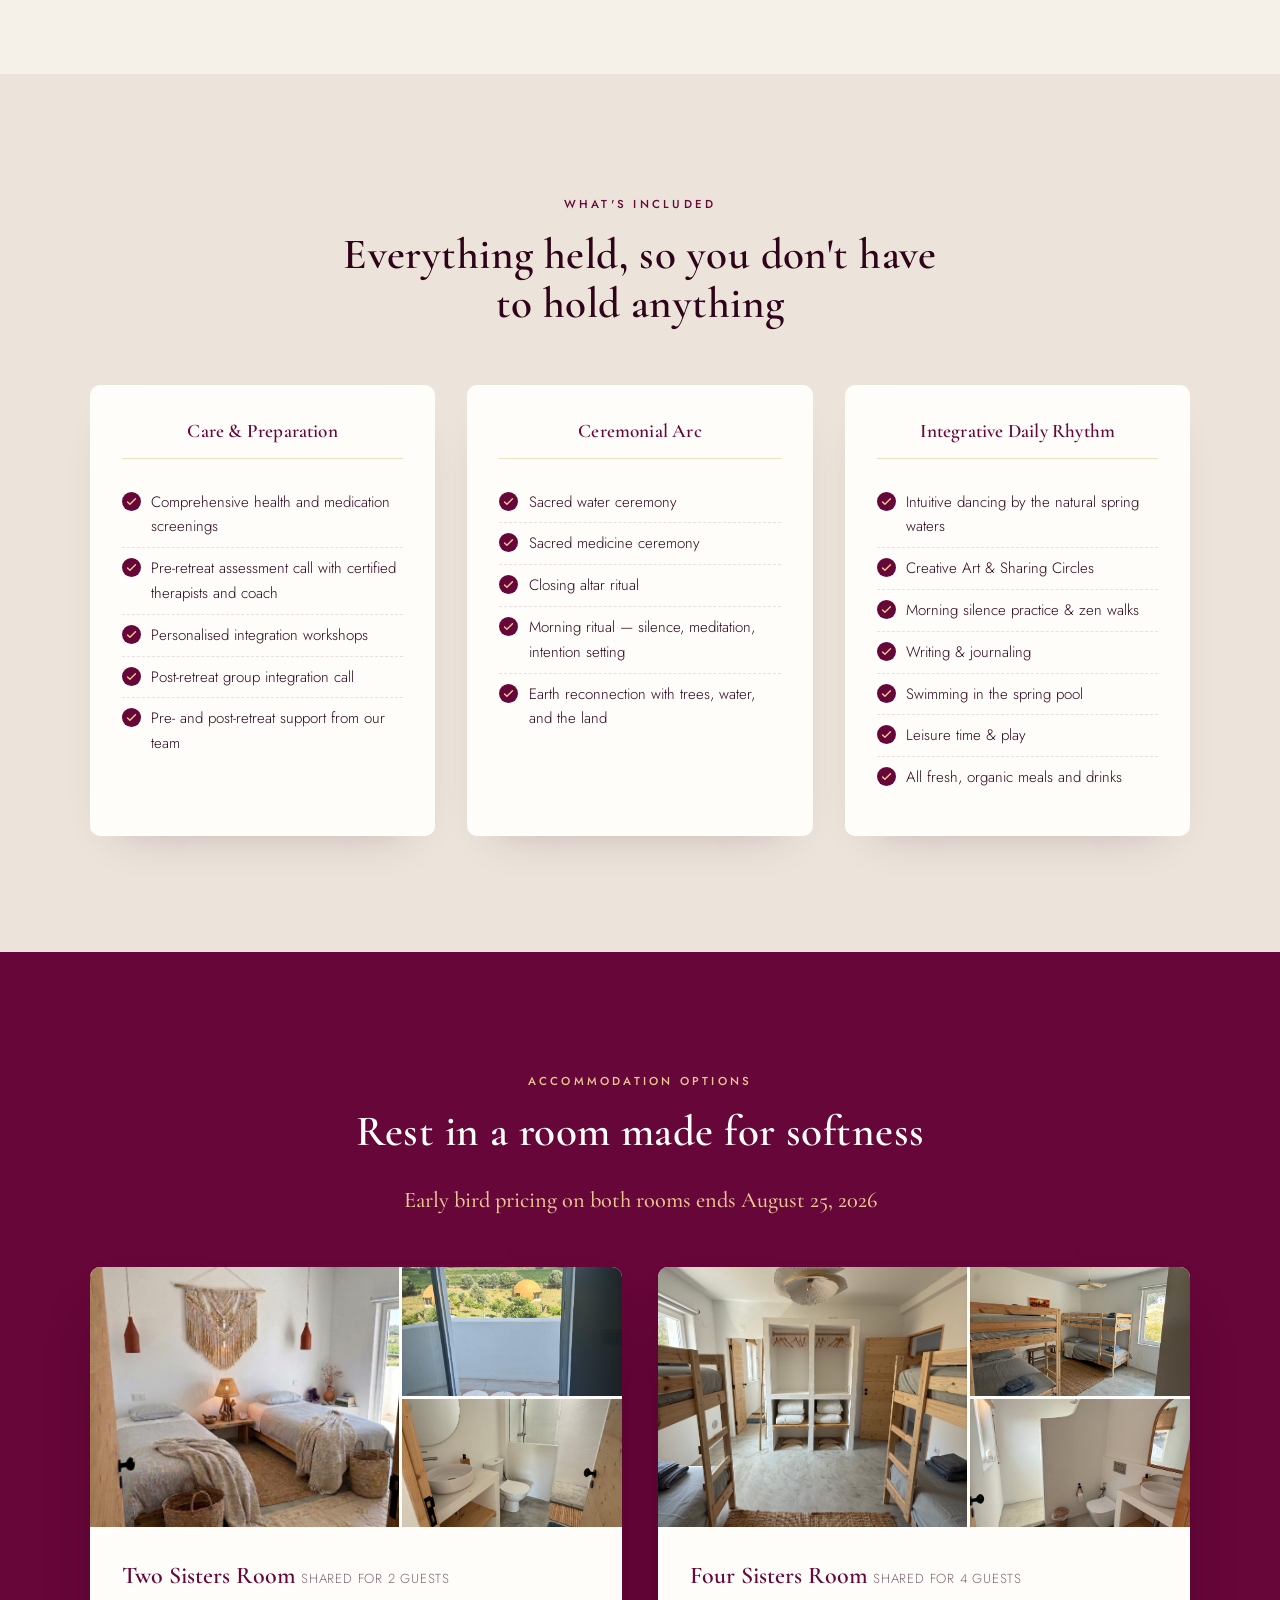
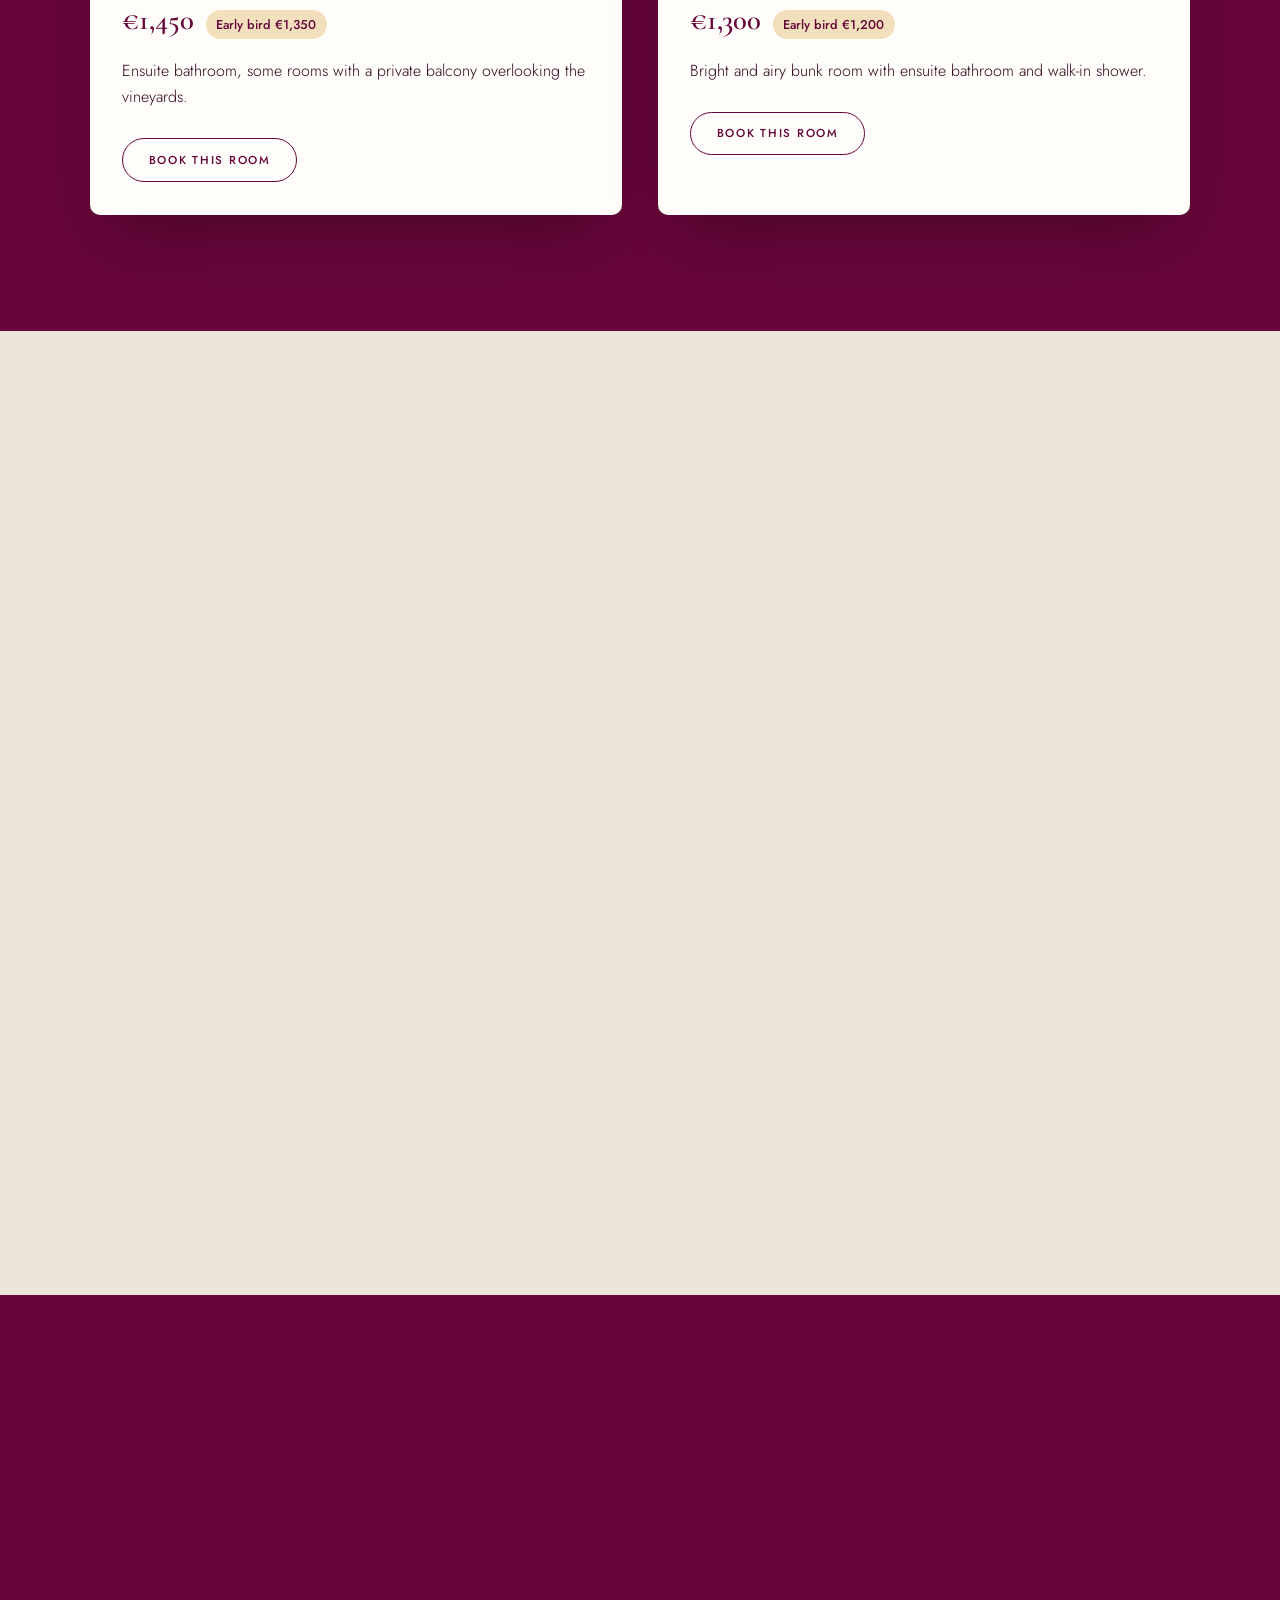
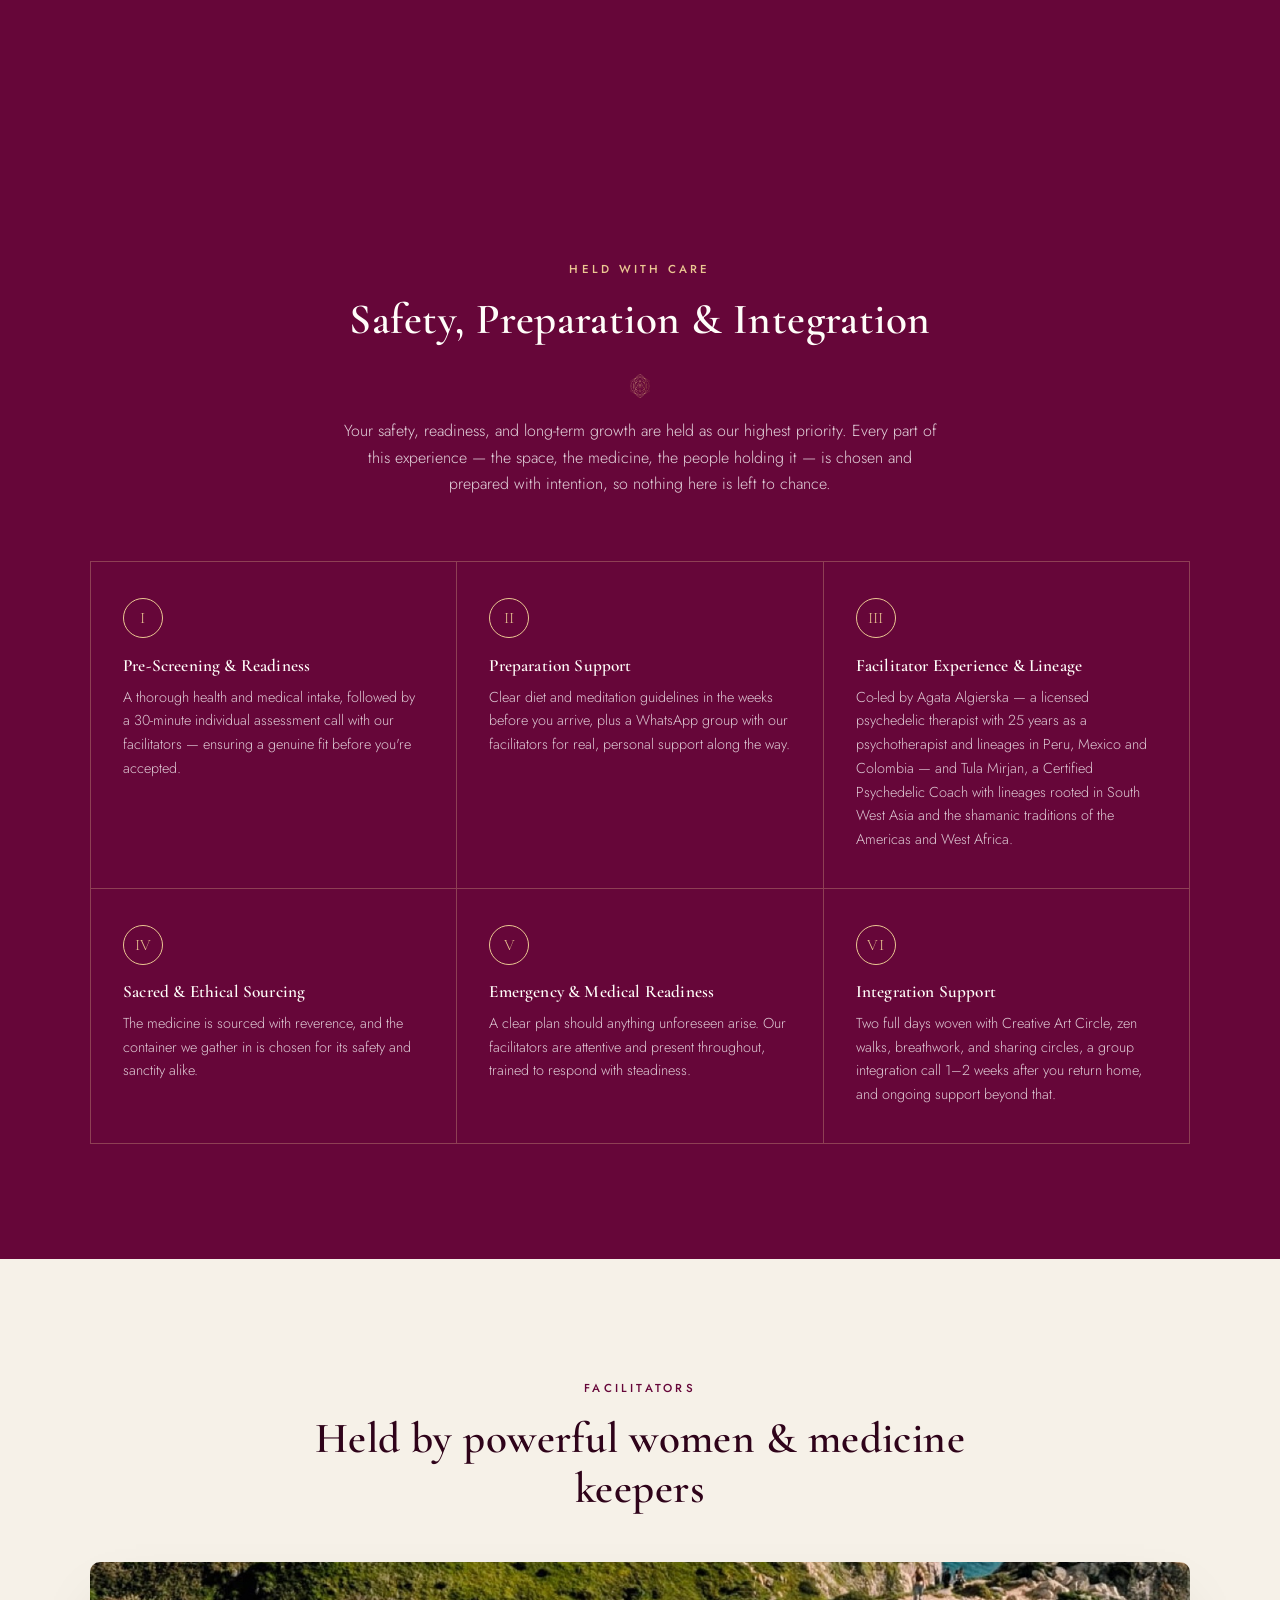
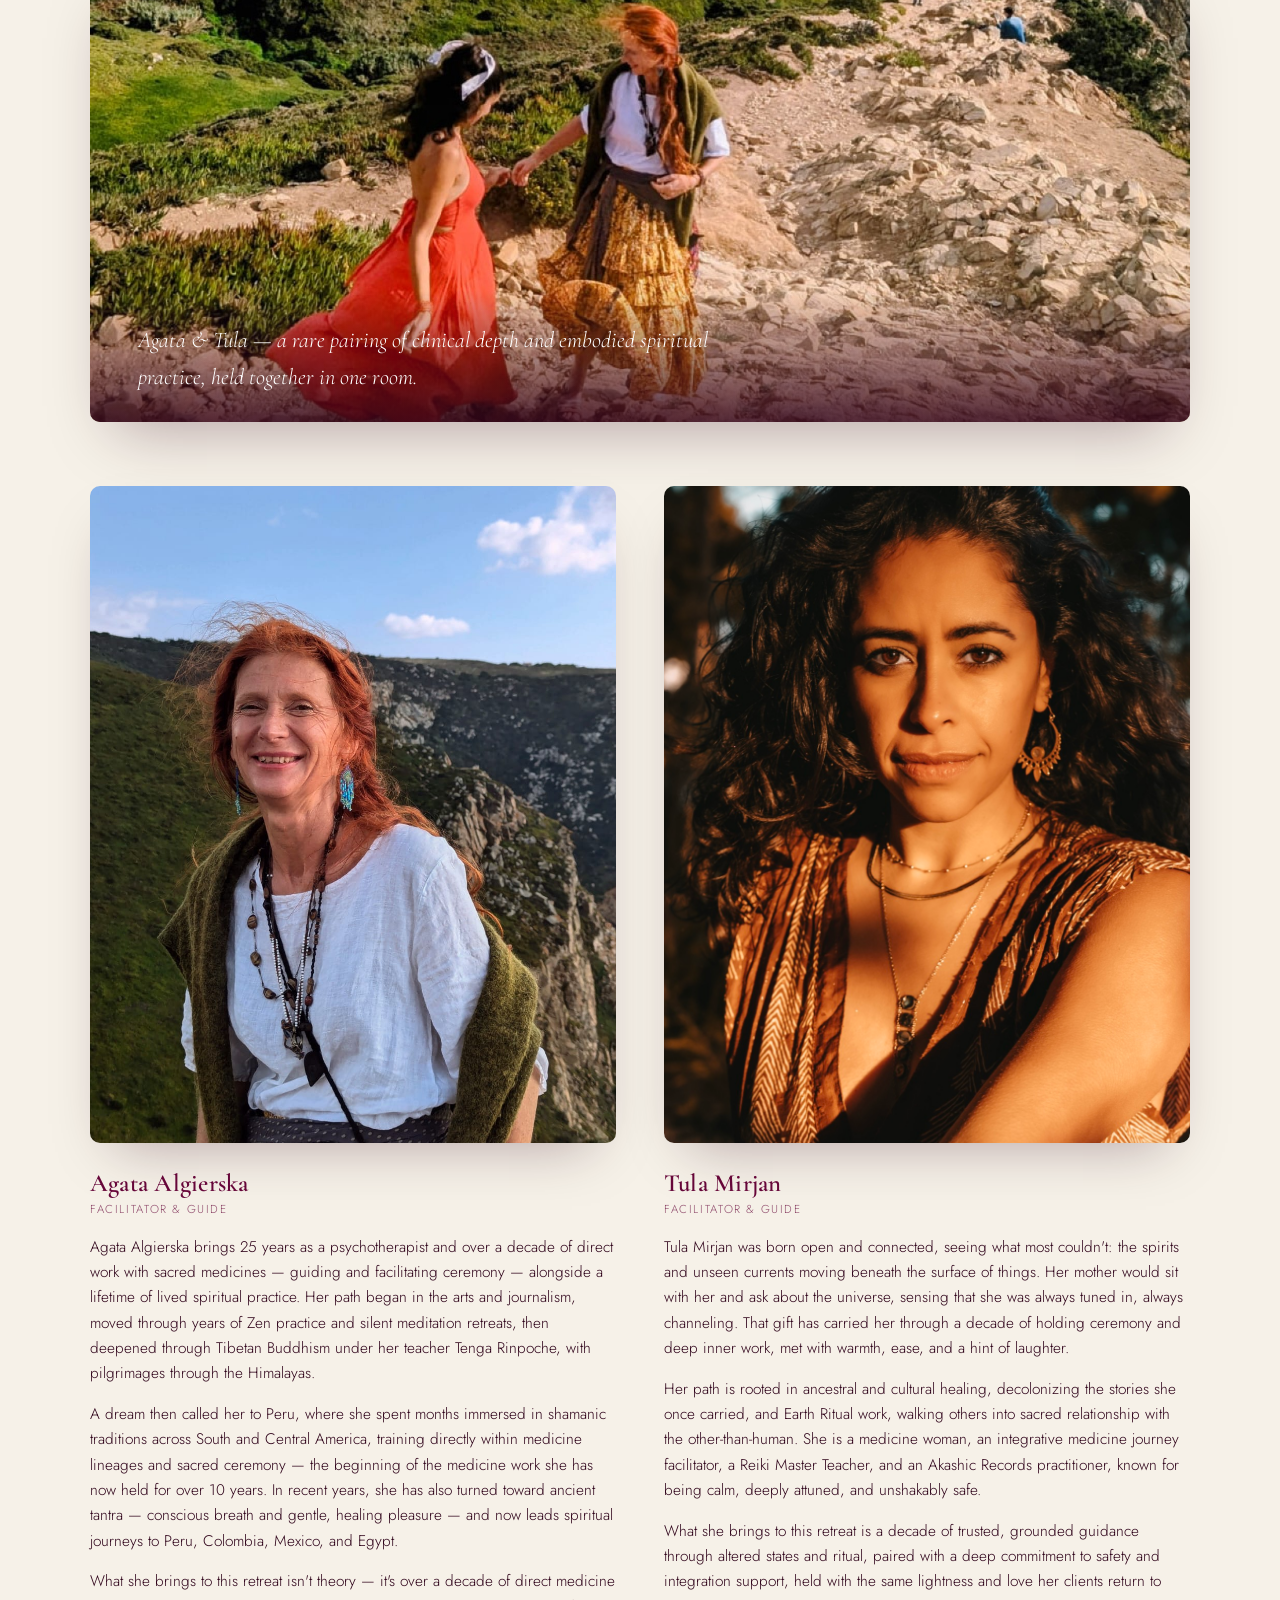
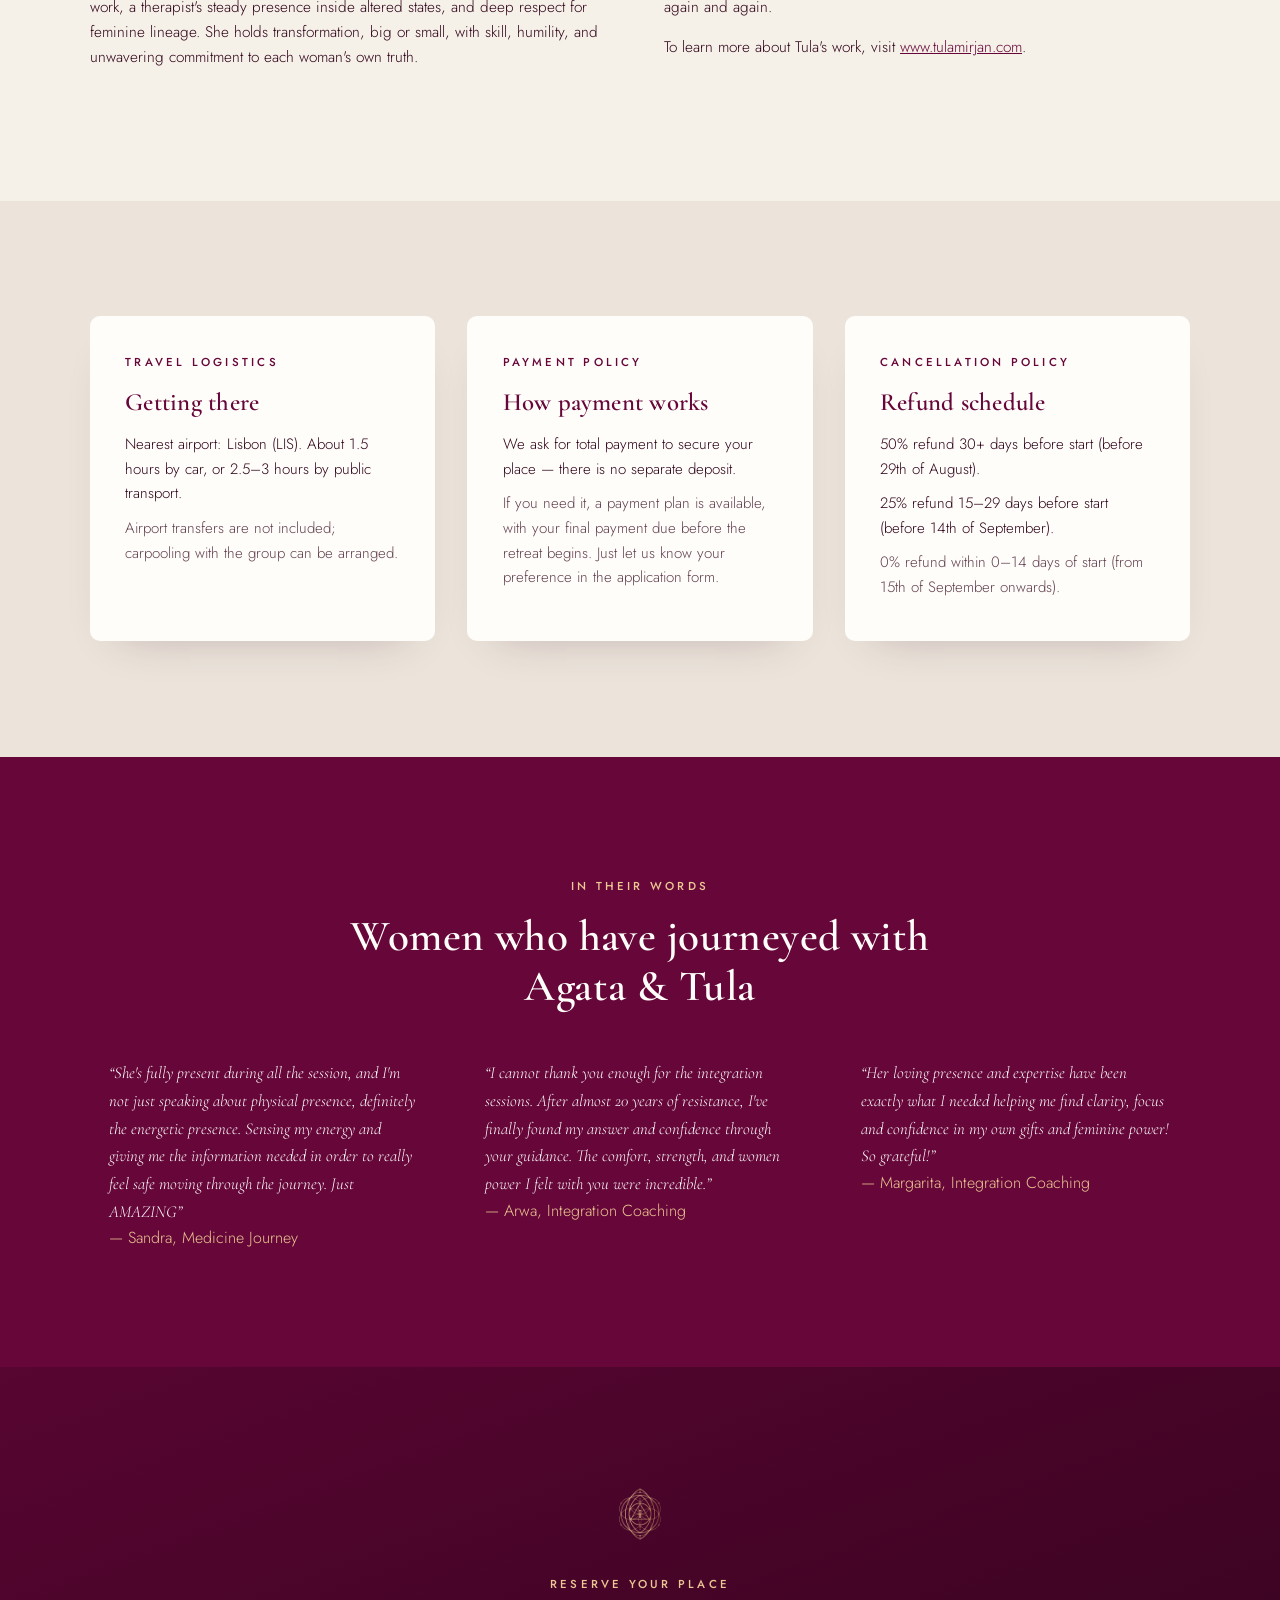
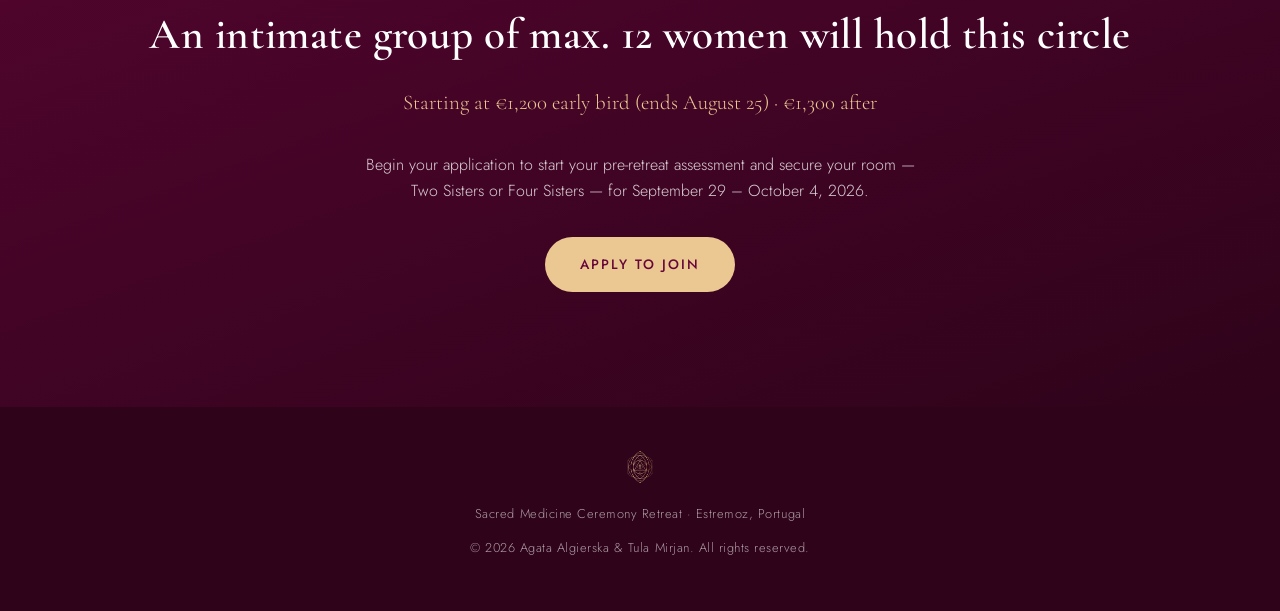
==== commit 46b937ff: "Add files via upload" ====
--- a/index.html
+++ b/index.html
@@ -47,14 +47,14 @@
       <span>&middot;</span>
       <span>Women only, 25+</span>
       <span>&middot;</span>
-      <span>6–12 participants</span>
+      <span>Intimate group of max. 12 participants</span>
     </div>
     <div class="cta-row">
       <a href="apply.html" class="btn btn-gold">Reserve Your Place</a>
       <a href="#about" class="btn btn-outline">Discover the Retreat</a>
     </div>
-  </div>
-  <div class="scroll-cue"><span>Scroll</span><span class="line"></span></div>
+    <div class="scroll-cue"><span>Scroll</span><span class="line"></span></div>
+  </div>
 </header>
 
 <!-- ============ QUOTE ============ -->
@@ -73,7 +73,7 @@
       <div class="item"><span class="label">Location</span><span class="value">Estremoz, Portugal</span></div>
       <div class="item"><span class="label">Dates</span><span class="value">Sep 29 – Oct 4, 2026</span></div>
       <div class="item"><span class="label">Length</span><span class="value">6 days / 5 nights</span></div>
-      <div class="item"><span class="label">Group Size</span><span class="value">6–12 women</span></div>
+      <div class="item"><span class="label">Group Size</span><span class="value">Intimate, max. 12</span></div>
       <div class="item"><span class="label">Age</span><span class="value">25+</span></div>
       <div class="item"><span class="label">From</span><span class="value">€1,200 early bird*</span></div>
     </div>
@@ -219,11 +219,11 @@
       </div>
       <div class="tl-item">
         <div class="tl-num">4</div>
-        <div class="tl-body"><h3>Integration</h3><p>Integration day — movement, connection, and rest.</p></div>
+        <div class="tl-body"><h3>Integration</h3><p>Integration day — movement, connection, and rest. <a href="#included" class="tl-link">See the What's Included section for the full integrative daily rhythm.</a></p></div>
       </div>
       <div class="tl-item">
         <div class="tl-num">5</div>
-        <div class="tl-body"><h3>Integration</h3><p>Integration day — movement, connection, and rest.</p></div>
+        <div class="tl-body"><h3>Integration</h3><p>Integration day — movement, connection, and rest. <a href="#included" class="tl-link">See the What's Included section for the full integrative daily rhythm.</a></p></div>
       </div>
       <div class="tl-item">
         <div class="tl-num">6</div>
@@ -240,27 +240,39 @@
       <span class="eyebrow">What's Included</span>
       <h2>Everything held, so you don't have to hold anything</h2>
     </div>
-    <div class="check-grid reveal">
-      <div class="check-item"><svg viewBox="0 0 24 24" fill="none" xmlns="http://www.w3.org/2000/svg"><circle cx="12" cy="12" r="12"/><path d="M7 12.5l3 3 7-7" stroke-width="1.8" stroke-linecap="round" stroke-linejoin="round"/></svg><span>Comprehensive health and medication screenings.</span></div>
-      <div class="check-item"><svg viewBox="0 0 24 24" fill="none" xmlns="http://www.w3.org/2000/svg"><circle cx="12" cy="12" r="12"/><path d="M7 12.5l3 3 7-7" stroke-width="1.8" stroke-linecap="round" stroke-linejoin="round"/></svg><span>Pre-retreat assessment call with certified psychedelic therapists and coach.</span></div>
-      <div class="check-item"><svg viewBox="0 0 24 24" fill="none" xmlns="http://www.w3.org/2000/svg"><circle cx="12" cy="12" r="12"/><path d="M7 12.5l3 3 7-7" stroke-width="1.8" stroke-linecap="round" stroke-linejoin="round"/></svg><span>Personalised integration workshops for lasting transformation.</span></div>
-      <div class="check-item"><svg viewBox="0 0 24 24" fill="none" xmlns="http://www.w3.org/2000/svg"><circle cx="12" cy="12" r="12"/><path d="M7 12.5l3 3 7-7" stroke-width="1.8" stroke-linecap="round" stroke-linejoin="round"/></svg><span>Post-retreat group integration call.</span></div>
-      <div class="check-item"><svg viewBox="0 0 24 24" fill="none" xmlns="http://www.w3.org/2000/svg"><circle cx="12" cy="12" r="12"/><path d="M7 12.5l3 3 7-7" stroke-width="1.8" stroke-linecap="round" stroke-linejoin="round"/></svg><span>Pre and post retreat support from our team.</span></div>
-      <div class="check-item"><svg viewBox="0 0 24 24" fill="none" xmlns="http://www.w3.org/2000/svg"><circle cx="12" cy="12" r="12"/><path d="M7 12.5l3 3 7-7" stroke-width="1.8" stroke-linecap="round" stroke-linejoin="round"/></svg><span>The full ceremony arc: water ceremony, mushroom ceremony, and closing altar ritual.</span></div>
-      <div class="check-item"><svg viewBox="0 0 24 24" fill="none" xmlns="http://www.w3.org/2000/svg"><circle cx="12" cy="12" r="12"/><path d="M7 12.5l3 3 7-7" stroke-width="1.8" stroke-linecap="round" stroke-linejoin="round"/></svg><span>All fresh, organic meals and drinks.</span></div>
-      <div class="check-item"><svg viewBox="0 0 24 24" fill="none" xmlns="http://www.w3.org/2000/svg"><circle cx="12" cy="12" r="12"/><path d="M7 12.5l3 3 7-7" stroke-width="1.8" stroke-linecap="round" stroke-linejoin="round"/></svg><span>Water, tea, coffee served throughout the day.</span></div>
-      <div class="check-item"><svg viewBox="0 0 24 24" fill="none" xmlns="http://www.w3.org/2000/svg"><circle cx="12" cy="12" r="12"/><path d="M7 12.5l3 3 7-7" stroke-width="1.8" stroke-linecap="round" stroke-linejoin="round"/></svg><span>Morning ritual — silence, meditation and intention setting.</span></div>
-      <div class="check-item"><svg viewBox="0 0 24 24" fill="none" xmlns="http://www.w3.org/2000/svg"><circle cx="12" cy="12" r="12"/><path d="M7 12.5l3 3 7-7" stroke-width="1.8" stroke-linecap="round" stroke-linejoin="round"/></svg><span>Earth reconnection — meditation with trees, water, and land.</span></div>
-      <div class="check-item"><svg viewBox="0 0 24 24" fill="none" xmlns="http://www.w3.org/2000/svg"><circle cx="12" cy="12" r="12"/><path d="M7 12.5l3 3 7-7" stroke-width="1.8" stroke-linecap="round" stroke-linejoin="round"/></svg><span>Intuitive dancing by the natural spring waters.</span></div>
-      <div class="check-item"><svg viewBox="0 0 24 24" fill="none" xmlns="http://www.w3.org/2000/svg"><circle cx="12" cy="12" r="12"/><path d="M7 12.5l3 3 7-7" stroke-width="1.8" stroke-linecap="round" stroke-linejoin="round"/></svg><span>Creative Art Circle.</span></div>
-      <div class="check-item"><svg viewBox="0 0 24 24" fill="none" xmlns="http://www.w3.org/2000/svg"><circle cx="12" cy="12" r="12"/><path d="M7 12.5l3 3 7-7" stroke-width="1.8" stroke-linecap="round" stroke-linejoin="round"/></svg><span>Zen walks.</span></div>
-      <div class="check-item"><svg viewBox="0 0 24 24" fill="none" xmlns="http://www.w3.org/2000/svg"><circle cx="12" cy="12" r="12"/><path d="M7 12.5l3 3 7-7" stroke-width="1.8" stroke-linecap="round" stroke-linejoin="round"/></svg><span>Writing &amp; journaling.</span></div>
-      <div class="check-item"><svg viewBox="0 0 24 24" fill="none" xmlns="http://www.w3.org/2000/svg"><circle cx="12" cy="12" r="12"/><path d="M7 12.5l3 3 7-7" stroke-width="1.8" stroke-linecap="round" stroke-linejoin="round"/></svg><span>Silence practice.</span></div>
-      <div class="check-item"><svg viewBox="0 0 24 24" fill="none" xmlns="http://www.w3.org/2000/svg"><circle cx="12" cy="12" r="12"/><path d="M7 12.5l3 3 7-7" stroke-width="1.8" stroke-linecap="round" stroke-linejoin="round"/></svg><span>Sharing circles.</span></div>
-      <div class="check-item"><svg viewBox="0 0 24 24" fill="none" xmlns="http://www.w3.org/2000/svg"><circle cx="12" cy="12" r="12"/><path d="M7 12.5l3 3 7-7" stroke-width="1.8" stroke-linecap="round" stroke-linejoin="round"/></svg><span>Swimming in the spring water pool.</span></div>
-      <div class="check-item"><svg viewBox="0 0 24 24" fill="none" xmlns="http://www.w3.org/2000/svg"><circle cx="12" cy="12" r="12"/><path d="M7 12.5l3 3 7-7" stroke-width="1.8" stroke-linecap="round" stroke-linejoin="round"/></svg><span>Rest.</span></div>
-      <div class="check-item"><svg viewBox="0 0 24 24" fill="none" xmlns="http://www.w3.org/2000/svg"><circle cx="12" cy="12" r="12"/><path d="M7 12.5l3 3 7-7" stroke-width="1.8" stroke-linecap="round" stroke-linejoin="round"/></svg><span>Play.</span></div>
-      <div class="check-item"><svg viewBox="0 0 24 24" fill="none" xmlns="http://www.w3.org/2000/svg"><circle cx="12" cy="12" r="12"/><path d="M7 12.5l3 3 7-7" stroke-width="1.8" stroke-linecap="round" stroke-linejoin="round"/></svg><span>Accommodation.</span></div>
+    <div class="included-grid reveal">
+      <div class="included-col">
+        <h3>Care &amp; Preparation</h3>
+        <ul class="included-list">
+          <li><svg viewBox="0 0 24 24" fill="none" xmlns="http://www.w3.org/2000/svg"><circle cx="12" cy="12" r="12"/><path d="M7 12.5l3 3 7-7" stroke-width="1.8" stroke-linecap="round" stroke-linejoin="round"/></svg><span>Comprehensive health and medication screenings</span></li>
+          <li><svg viewBox="0 0 24 24" fill="none" xmlns="http://www.w3.org/2000/svg"><circle cx="12" cy="12" r="12"/><path d="M7 12.5l3 3 7-7" stroke-width="1.8" stroke-linecap="round" stroke-linejoin="round"/></svg><span>Pre-retreat assessment call with certified therapists and coach</span></li>
+          <li><svg viewBox="0 0 24 24" fill="none" xmlns="http://www.w3.org/2000/svg"><circle cx="12" cy="12" r="12"/><path d="M7 12.5l3 3 7-7" stroke-width="1.8" stroke-linecap="round" stroke-linejoin="round"/></svg><span>Personalised integration workshops</span></li>
+          <li><svg viewBox="0 0 24 24" fill="none" xmlns="http://www.w3.org/2000/svg"><circle cx="12" cy="12" r="12"/><path d="M7 12.5l3 3 7-7" stroke-width="1.8" stroke-linecap="round" stroke-linejoin="round"/></svg><span>Post-retreat group integration call</span></li>
+          <li><svg viewBox="0 0 24 24" fill="none" xmlns="http://www.w3.org/2000/svg"><circle cx="12" cy="12" r="12"/><path d="M7 12.5l3 3 7-7" stroke-width="1.8" stroke-linecap="round" stroke-linejoin="round"/></svg><span>Pre- and post-retreat support from our team</span></li>
+        </ul>
+      </div>
+      <div class="included-col">
+        <h3>Ceremonial Arc</h3>
+        <ul class="included-list">
+          <li><svg viewBox="0 0 24 24" fill="none" xmlns="http://www.w3.org/2000/svg"><circle cx="12" cy="12" r="12"/><path d="M7 12.5l3 3 7-7" stroke-width="1.8" stroke-linecap="round" stroke-linejoin="round"/></svg><span>Sacred water ceremony</span></li>
+          <li><svg viewBox="0 0 24 24" fill="none" xmlns="http://www.w3.org/2000/svg"><circle cx="12" cy="12" r="12"/><path d="M7 12.5l3 3 7-7" stroke-width="1.8" stroke-linecap="round" stroke-linejoin="round"/></svg><span>Sacred medicine ceremony</span></li>
+          <li><svg viewBox="0 0 24 24" fill="none" xmlns="http://www.w3.org/2000/svg"><circle cx="12" cy="12" r="12"/><path d="M7 12.5l3 3 7-7" stroke-width="1.8" stroke-linecap="round" stroke-linejoin="round"/></svg><span>Closing altar ritual</span></li>
+          <li><svg viewBox="0 0 24 24" fill="none" xmlns="http://www.w3.org/2000/svg"><circle cx="12" cy="12" r="12"/><path d="M7 12.5l3 3 7-7" stroke-width="1.8" stroke-linecap="round" stroke-linejoin="round"/></svg><span>Morning ritual — silence, meditation, intention setting</span></li>
+          <li><svg viewBox="0 0 24 24" fill="none" xmlns="http://www.w3.org/2000/svg"><circle cx="12" cy="12" r="12"/><path d="M7 12.5l3 3 7-7" stroke-width="1.8" stroke-linecap="round" stroke-linejoin="round"/></svg><span>Earth reconnection with trees, water, and the land</span></li>
+        </ul>
+      </div>
+      <div class="included-col">
+        <h3>Integrative Daily Rhythm</h3>
+        <ul class="included-list">
+          <li><svg viewBox="0 0 24 24" fill="none" xmlns="http://www.w3.org/2000/svg"><circle cx="12" cy="12" r="12"/><path d="M7 12.5l3 3 7-7" stroke-width="1.8" stroke-linecap="round" stroke-linejoin="round"/></svg><span>Intuitive dancing by the natural spring waters</span></li>
+          <li><svg viewBox="0 0 24 24" fill="none" xmlns="http://www.w3.org/2000/svg"><circle cx="12" cy="12" r="12"/><path d="M7 12.5l3 3 7-7" stroke-width="1.8" stroke-linecap="round" stroke-linejoin="round"/></svg><span>Creative Art &amp; Sharing Circles</span></li>
+          <li><svg viewBox="0 0 24 24" fill="none" xmlns="http://www.w3.org/2000/svg"><circle cx="12" cy="12" r="12"/><path d="M7 12.5l3 3 7-7" stroke-width="1.8" stroke-linecap="round" stroke-linejoin="round"/></svg><span>Morning silence practice &amp; zen walks</span></li>
+          <li><svg viewBox="0 0 24 24" fill="none" xmlns="http://www.w3.org/2000/svg"><circle cx="12" cy="12" r="12"/><path d="M7 12.5l3 3 7-7" stroke-width="1.8" stroke-linecap="round" stroke-linejoin="round"/></svg><span>Writing &amp; journaling</span></li>
+          <li><svg viewBox="0 0 24 24" fill="none" xmlns="http://www.w3.org/2000/svg"><circle cx="12" cy="12" r="12"/><path d="M7 12.5l3 3 7-7" stroke-width="1.8" stroke-linecap="round" stroke-linejoin="round"/></svg><span>Swimming in the spring pool</span></li>
+          <li><svg viewBox="0 0 24 24" fill="none" xmlns="http://www.w3.org/2000/svg"><circle cx="12" cy="12" r="12"/><path d="M7 12.5l3 3 7-7" stroke-width="1.8" stroke-linecap="round" stroke-linejoin="round"/></svg><span>Leisure time &amp; play</span></li>
+          <li><svg viewBox="0 0 24 24" fill="none" xmlns="http://www.w3.org/2000/svg"><circle cx="12" cy="12" r="12"/><path d="M7 12.5l3 3 7-7" stroke-width="1.8" stroke-linecap="round" stroke-linejoin="round"/></svg><span>All fresh, organic meals and drinks</span></li>
+        </ul>
+      </div>
     </div>
   </div>
 </section>
@@ -489,7 +501,7 @@
   <div class="container">
     <div class="logo-mark"><img src="assets/images/logo-gold.png" alt="Sacred geometry mark"></div>
     <span class="eyebrow" style="color:var(--gold);">Reserve Your Place</span>
-    <h2>Only 6–12 women will hold this circle</h2>
+    <h2>An intimate group of max. 12 women will hold this circle</h2>
     <p class="price-note">Starting at €1,200 early bird (ends August 25) · €1,300 after</p>
     <p class="prose center" style="max-width:560px;margin:0 auto 2rem;color:rgba(255,255,255,0.8);">Begin your application to start your pre-retreat assessment and secure your room — Two Sisters or Four Sisters — for September 29 – October 4, 2026.</p>
     <a href="apply.html" class="btn btn-gold">Apply to Join</a>
--- a/assets/css/style.css
+++ b/assets/css/style.css
@@ -220,8 +220,8 @@
 #hero .meta b{ color:#fff; font-weight:500; }
 #hero .cta-row{ display:flex; gap:1rem; justify-content:center; flex-wrap:wrap; }
 .scroll-cue{
-  position:absolute; bottom: 2rem; left:50%; transform: translateX(-50%);
-  z-index:2; color: rgba(255,255,255,0.75); font-size: 0.68rem;
+  margin-top: 2.75rem;
+  color: rgba(255,255,255,0.75); font-size: 0.68rem;
   letter-spacing: 0.3em; text-transform: uppercase;
   display:flex; flex-direction:column; align-items:center; gap:0.5rem;
 }
@@ -371,6 +371,7 @@
 }
 .tl-body h3{ margin-bottom: 0.35rem; color: var(--wine-deep); }
 .tl-body p{ margin-bottom:0; font-size:0.95rem; }
+.tl-link{ display:inline-block; margin-top:0.3rem; color:var(--wine-deep); text-decoration:underline; text-underline-offset:2px; font-style:italic; }
 .tl-checkinout{
   text-align:center; max-width: 780px; margin: 0 auto 1rem;
   font-size: 0.85rem; letter-spacing:0.05em; color: var(--wine-deep);
@@ -379,20 +380,37 @@
 
 /* ---------- Included checklist ---------- */
 #included{ background: var(--cream); }
-.check-grid{
-  display:grid; grid-template-columns: 1fr 1fr; gap: 0.9rem 2.5rem;
-  max-width: 980px; margin: 2.75rem auto 0;
-}
-.check-item{
-  display:flex; align-items:flex-start; gap: 0.75rem;
-  font-size: 0.98rem;
-  padding: 0.4rem 0;
-}
-.check-item svg{ flex:none; width:20px; height:20px; margin-top:3px; }
-.check-item svg circle{ fill: var(--wine-deep); }
-.check-item svg path{ stroke:var(--gold); }
-@media (max-width: 720px){
-  .check-grid{ grid-template-columns: 1fr; }
+.included-grid{
+  display:grid; grid-template-columns: repeat(3, 1fr); gap: 2rem;
+  margin: 3.5rem auto 0; align-items: start;
+}
+.included-col{
+  background: var(--white); border-radius: 10px;
+  padding: 2.2rem 2rem 2.4rem;
+  box-shadow: 0 20px 45px -30px rgba(47,3,26,0.3);
+  height: 100%;
+}
+.included-col h3{
+  color: var(--wine-deep); text-align:center; font-size: 1.2rem;
+  padding-bottom: 1rem; margin-bottom: 1.4rem;
+  border-bottom: 1px solid var(--gold-soft);
+}
+.included-list{ list-style:none; margin:0; padding:0; }
+.included-list li{
+  display:flex; align-items:flex-start; gap: 0.65rem;
+  font-size: 0.94rem; padding: 0.5rem 0;
+}
+.included-list li:not(:last-child){ border-bottom: 1px dashed rgba(102,6,57,0.12); }
+.included-list svg{ flex:none; width:19px; height:19px; margin-top:2px; }
+.included-list svg circle{ fill: var(--wine-deep); }
+.included-list svg path{ stroke:var(--gold); }
+@media (max-width: 980px){
+  .included-grid{ grid-template-columns: 1fr 1fr; }
+  .included-col:last-child{ grid-column: 1 / -1; }
+}
+@media (max-width: 640px){
+  .included-grid{ grid-template-columns: 1fr; }
+  .included-col:last-child{ grid-column: auto; }
 }
 
 /* ---------- Accommodation ---------- */
@@ -609,8 +627,8 @@
 }
 @media (max-width: 520px){
   #hero .content{ padding-top: 6.5rem; padding-bottom: 2rem; }
-  .scroll-cue{ display:none; }
-}
-@media (max-height: 760px){
-  .scroll-cue{ display:none; }
-}
+}
+@media (max-height: 700px){
+  .scroll-cue{ margin-top: 1.25rem; }
+  .scroll-cue .line{ height: 18px; }
+}
